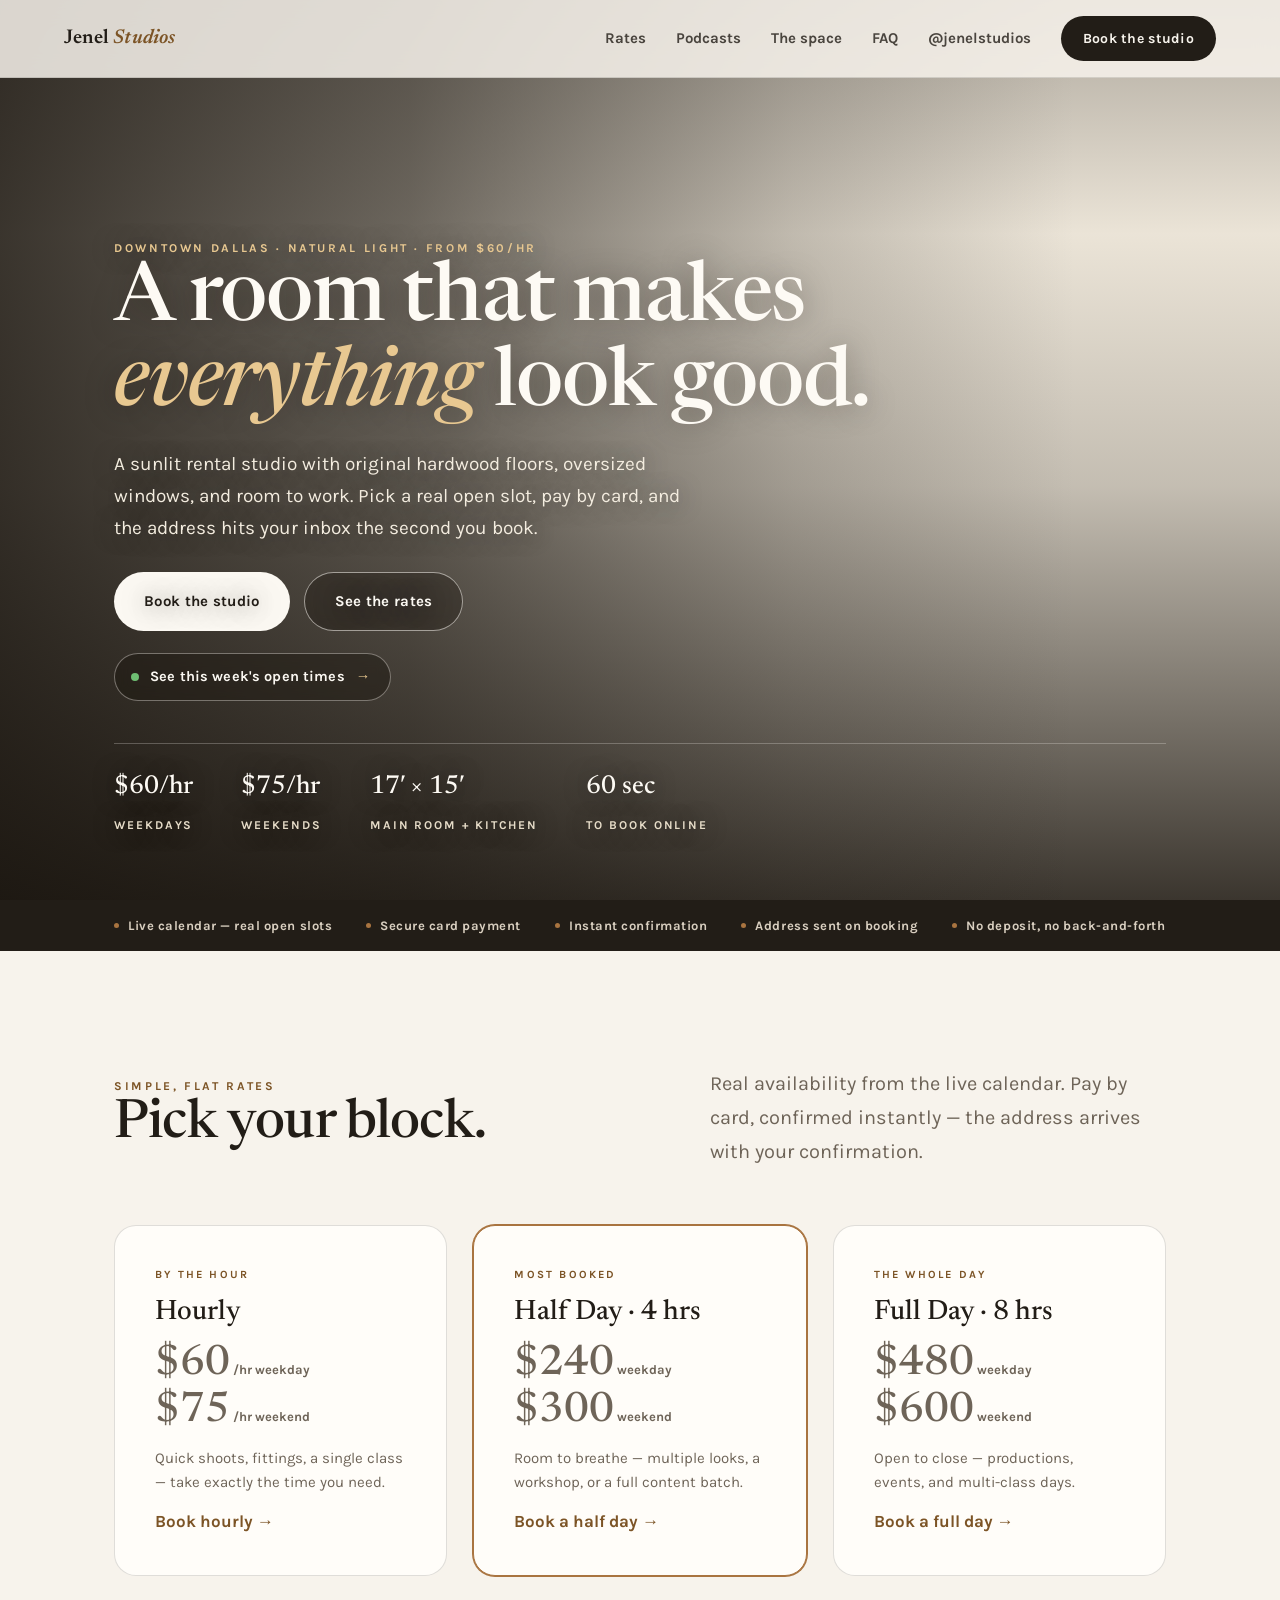
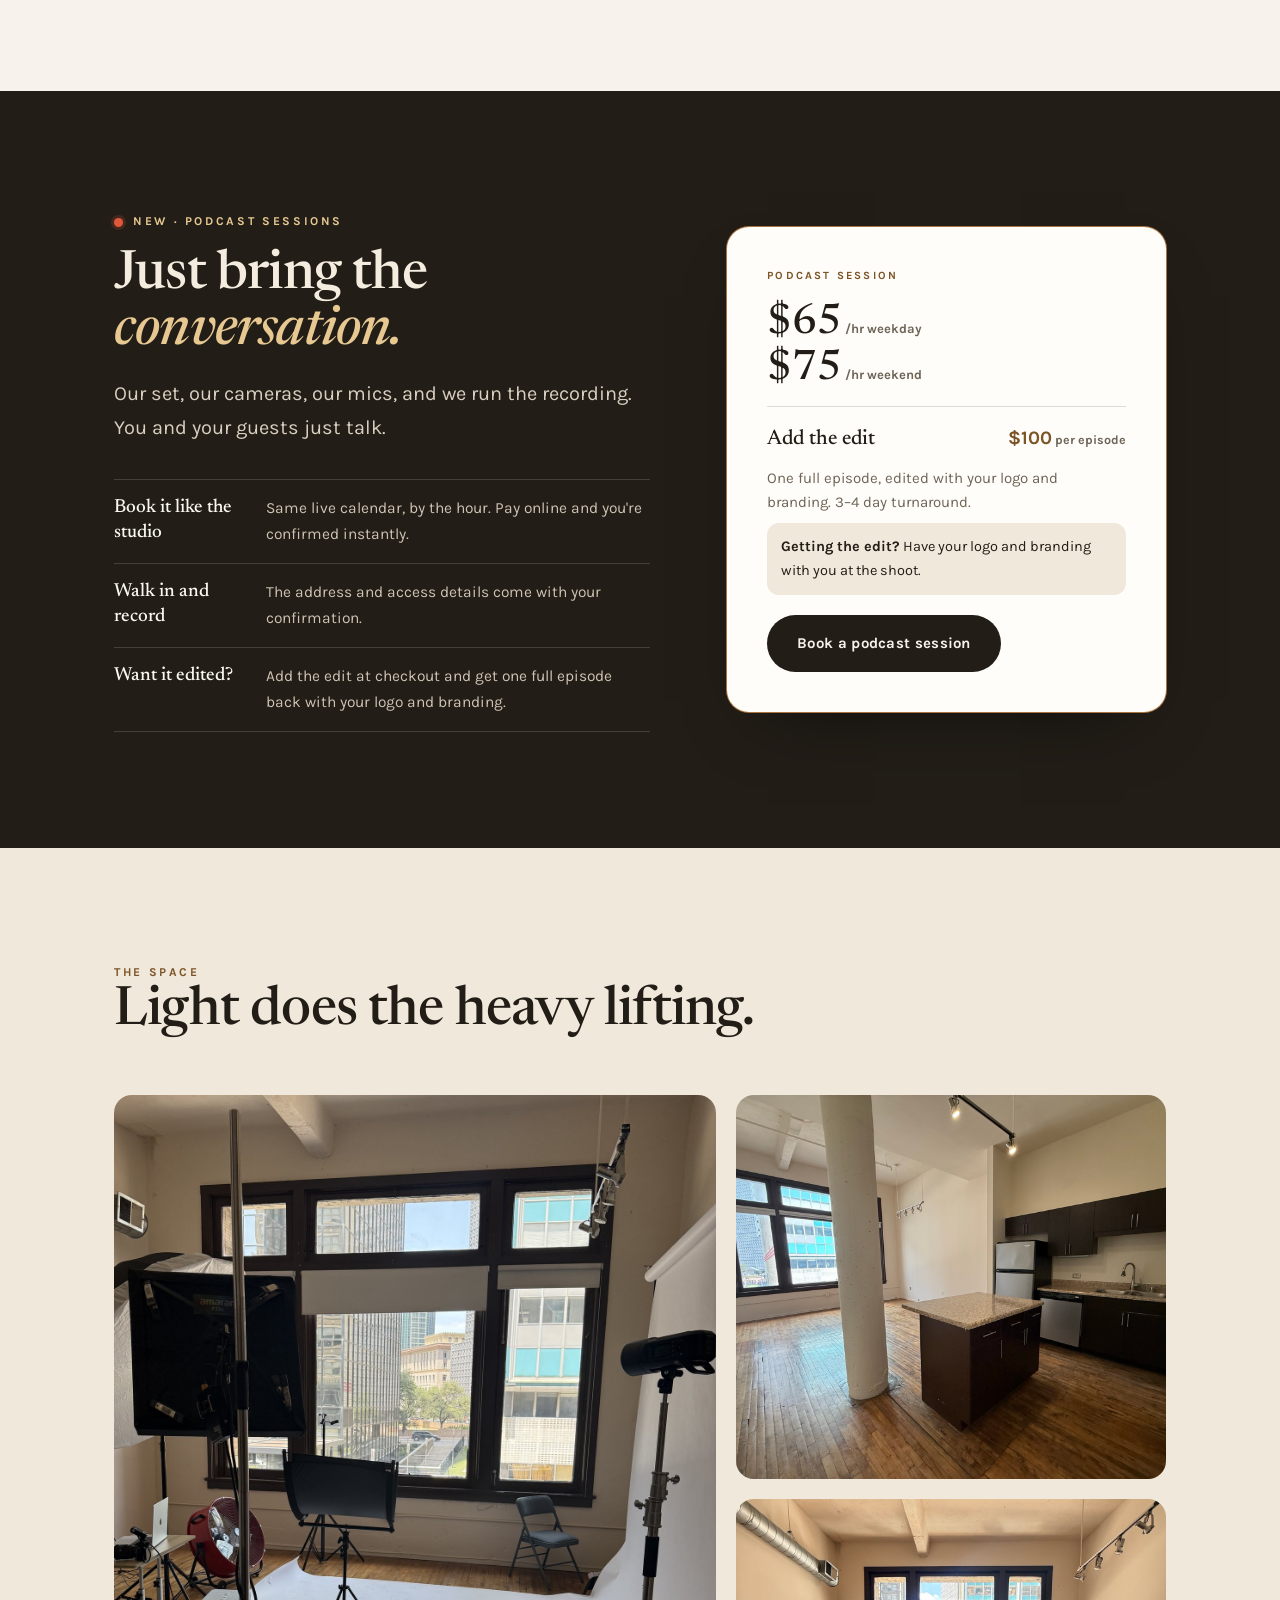
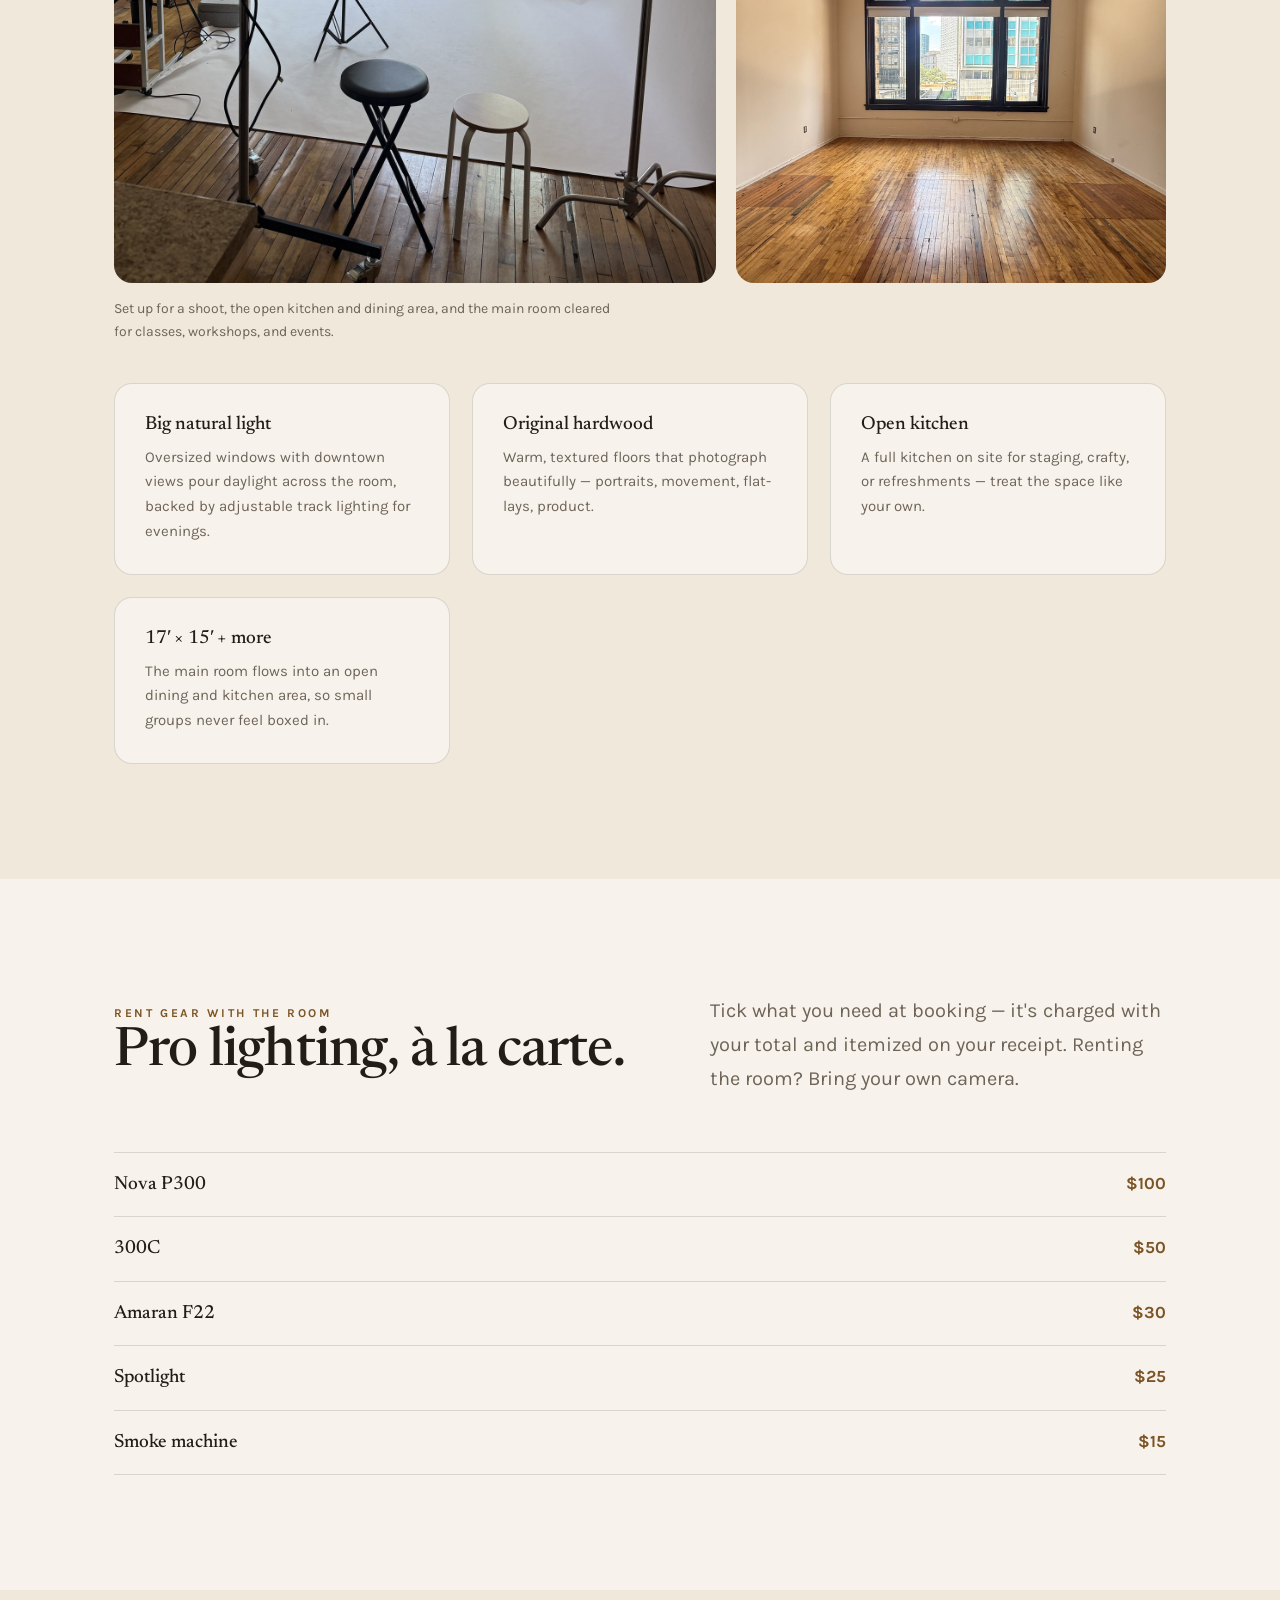
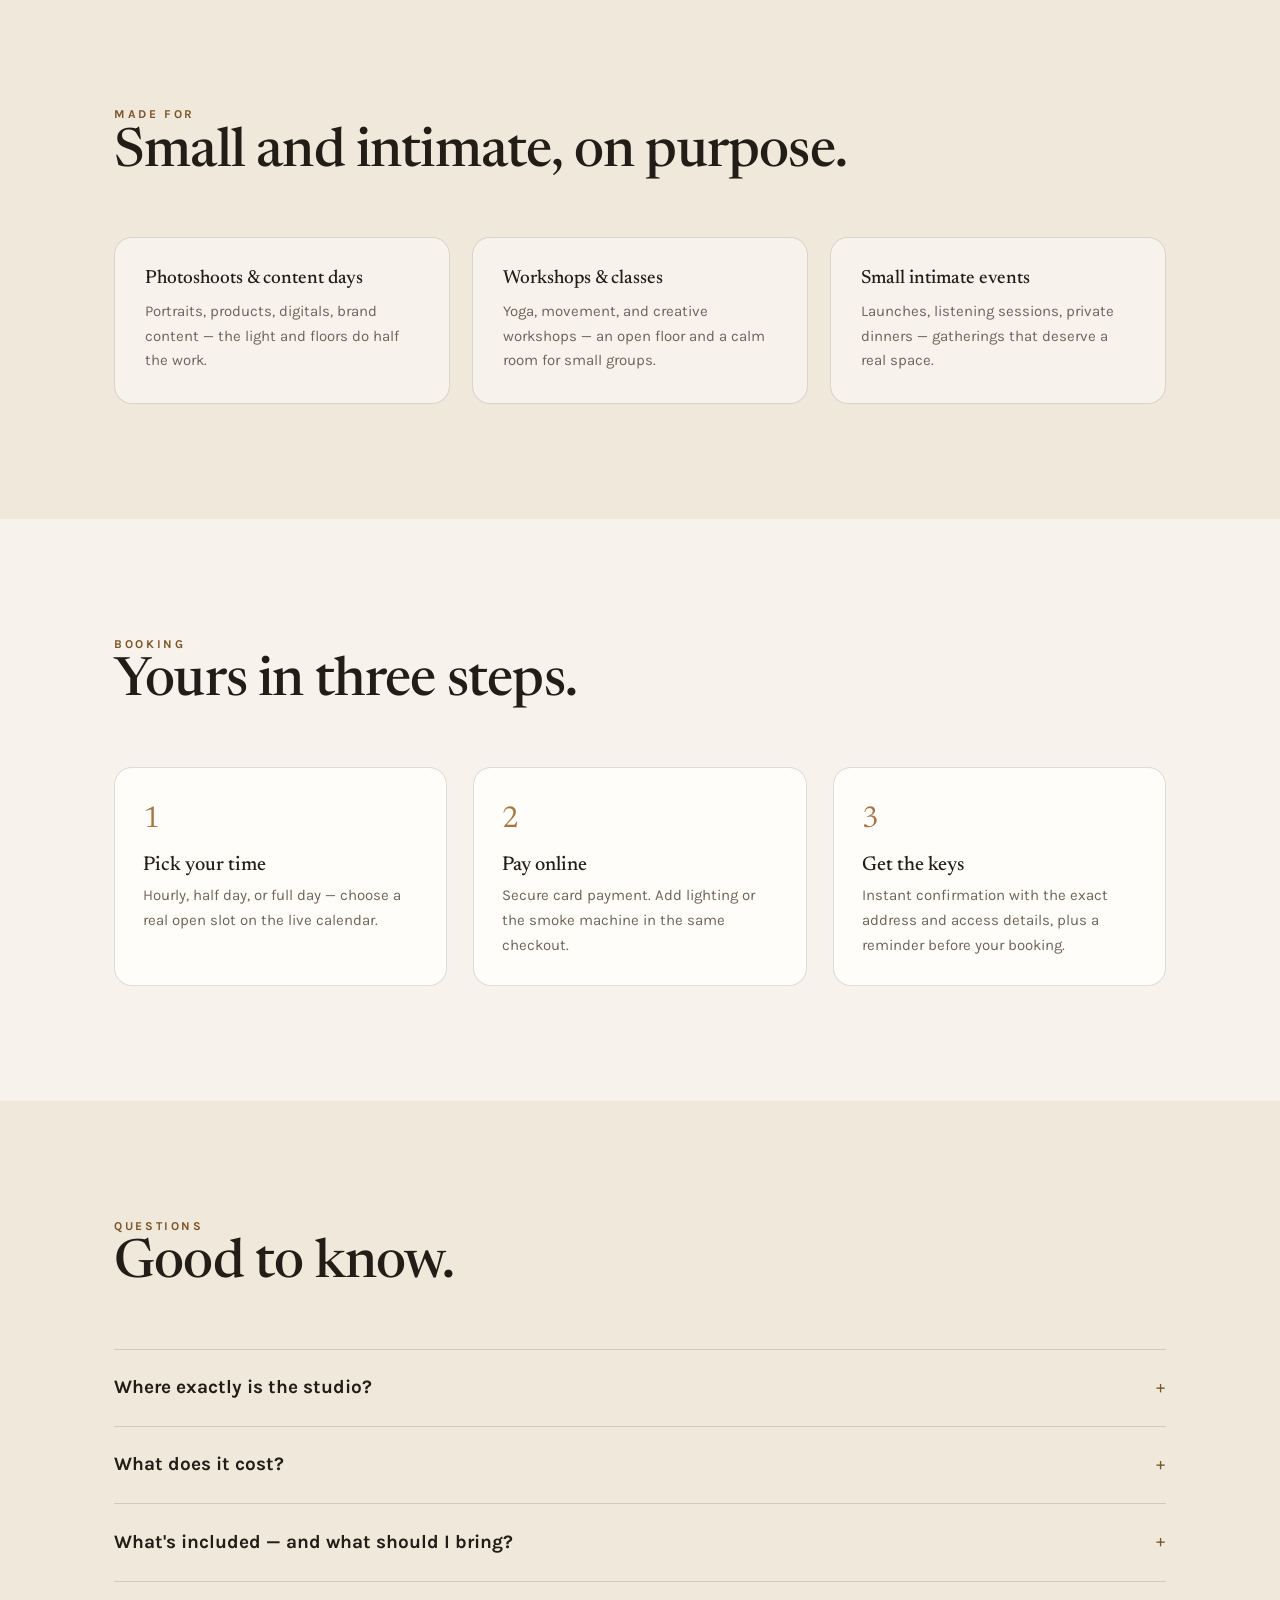
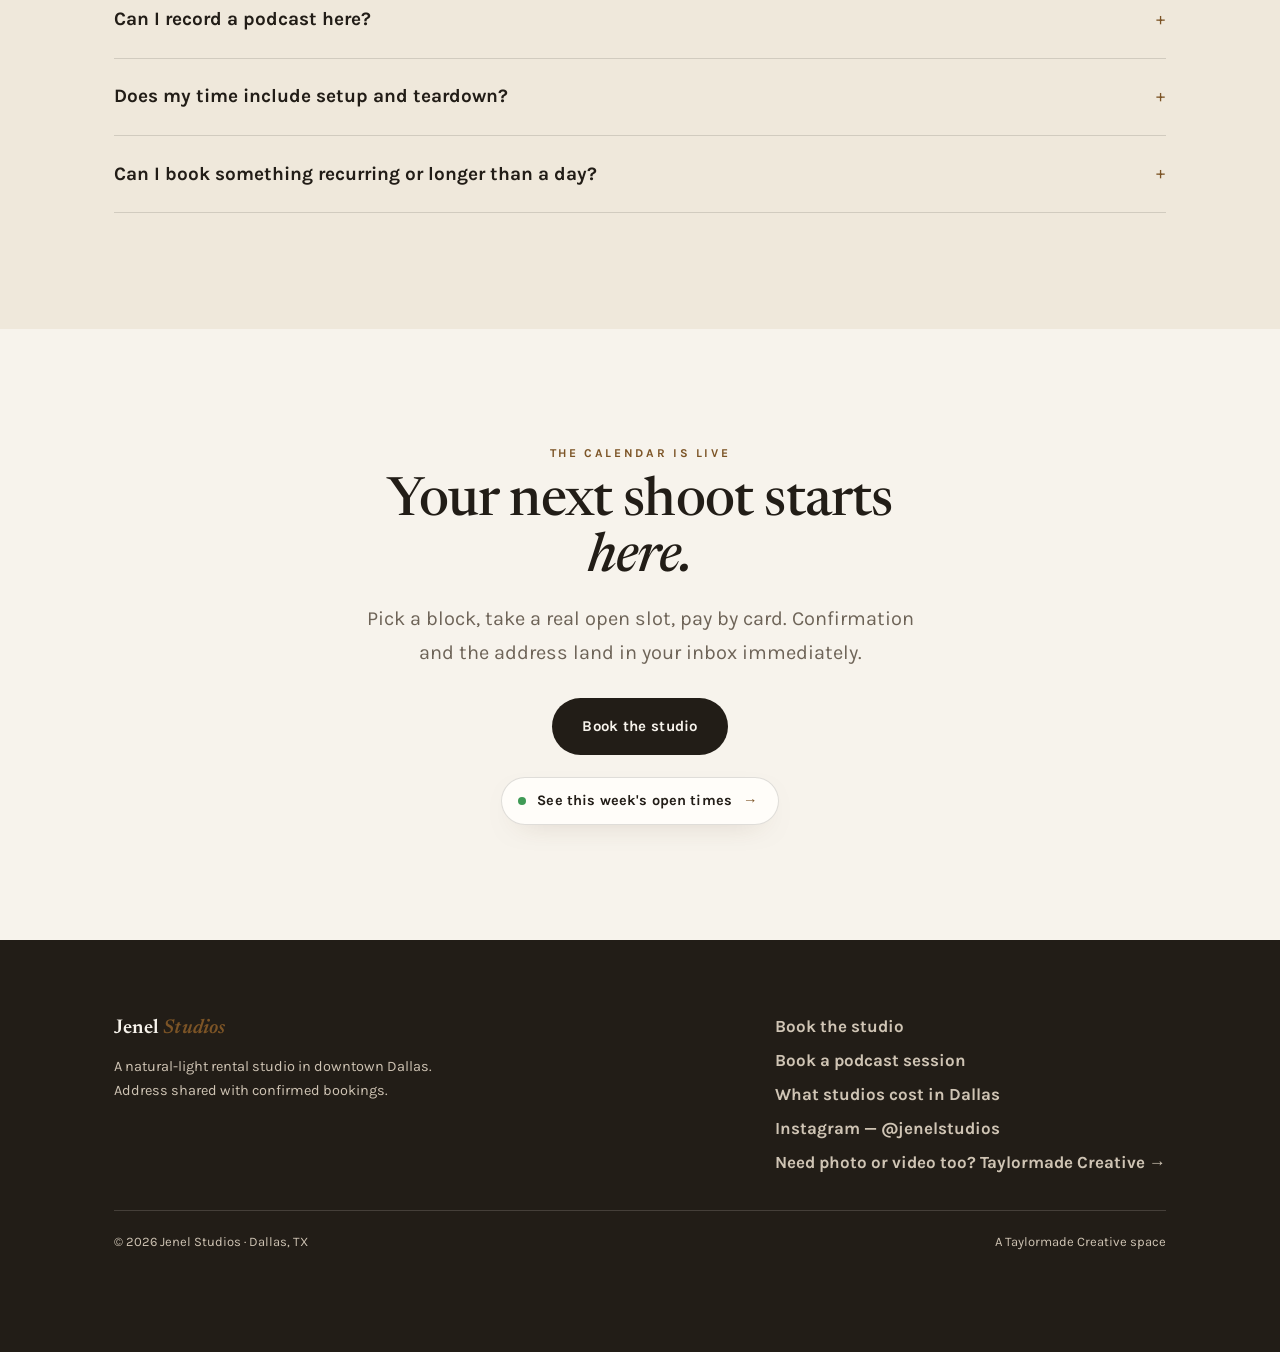
==== index.html @ eb48d8e5 "Podcast sessions: $65/hr weekday, $75/hr weekend, + $100 episode edit - Homepage: new podcast sectio" ====
<!DOCTYPE html>
<html lang="en">
<head>
  <meta charset="UTF-8">
  <meta name="viewport" content="width=device-width, initial-scale=1.0">
  <title>Jenel Studios — Natural-Light Studio Rental in Downtown Dallas, from $60/hr</title>
  <meta name="description" content="Jenel Studios is a natural-light rental studio in downtown Dallas — hardwood floors, big windows, kitchen access. Book by the hour, half day, or full day and pay online. Perfect for photoshoots, content days, podcasts, workshops, and yoga classes.">
  <link rel="canonical" href="https://studio.taylormadecreative.net/">
  <link rel="icon" href="data:image/svg+xml,%3Csvg xmlns='http://www.w3.org/2000/svg' viewBox='0 0 32 32'%3E%3Crect width='32' height='32' rx='7' fill='%23221d17'/%3E%3Ctext x='16' y='22' font-family='Georgia' font-size='17' font-style='italic' fill='%23e8c891' text-anchor='middle'%3EJ%3C/text%3E%3C/svg%3E">
  <script>document.documentElement.classList.add("js");</script>

  <meta property="og:type" content="website">
  <meta property="og:site_name" content="Jenel Studios">
  <meta property="og:locale" content="en_US">
  <meta property="og:title" content="Jenel Studios — Downtown Dallas Studio Rental, from $60/hr">
  <meta property="og:description" content="Natural light, hardwood floors, big windows. Book by the hour, half day, or full day — pay online, confirmed instantly.">
  <meta property="og:image" content="https://studio.taylormadecreative.net/assets/img/og-jenel-studios.jpg">
  <meta property="og:image:secure_url" content="https://studio.taylormadecreative.net/assets/img/og-jenel-studios.jpg">
  <meta property="og:image:type" content="image/jpeg">
  <meta property="og:image:width" content="1200">
  <meta property="og:image:height" content="630">
  <meta property="og:image:alt" content="Jenel Studios — a downtown Dallas rental studio set up with lights, a white backdrop, and big windows looking onto the skyline. From $60/hr.">
  <meta property="og:url" content="https://studio.taylormadecreative.net/">
  <meta name="twitter:card" content="summary_large_image">
  <meta name="twitter:title" content="Jenel Studios — Downtown Dallas Studio Rental, from $60/hr">
  <meta name="twitter:description" content="Natural light, hardwood floors, big windows. Book by the hour, half day, or full day — pay online, confirmed instantly.">
  <meta name="twitter:image" content="https://studio.taylormadecreative.net/assets/img/og-jenel-studios.jpg">
  <meta name="twitter:image:alt" content="Jenel Studios — a downtown Dallas rental studio set up with lights, a white backdrop, and big windows looking onto the skyline.">

  <link rel="preconnect" href="https://fonts.googleapis.com">
  <link rel="preconnect" href="https://fonts.gstatic.com" crossorigin>
  <link href="https://fonts.googleapis.com/css2?family=Newsreader:ital,opsz,wght@0,6..72,400;0,6..72,500;0,6..72,600;1,6..72,400;1,6..72,500&family=Karla:wght@400;600;700&display=swap" rel="stylesheet">
  <link rel="stylesheet" href="css/jenel.css?v=4">

  <script async src="https://www.googletagmanager.com/gtag/js?id=G-PS0H5W3ZX7"></script>
  <script>
    window.dataLayer = window.dataLayer || [];
    function gtag(){dataLayer.push(arguments);}
    gtag('js', new Date());
    gtag('config', 'G-PS0H5W3ZX7');
  </script>

  <script type="application/ld+json">
  {
    "@context": "https://schema.org",
    "@type": "LocalBusiness",
    "@id": "https://studio.taylormadecreative.net/#jenel",
    "name": "Jenel Studios",
    "description": "Natural-light rental studio in downtown Dallas — hardwood floors, big windows, kitchen access. Bookable by the hour, half day, or full day for photoshoots, content days, workshops, yoga classes, and small intimate events, plus hourly podcast sessions with the set, cameras, and mics provided.",
    "url": "https://studio.taylormadecreative.net/",
    "image": [
      "https://studio.taylormadecreative.net/assets/img/studio-now-wide.jpg",
      "https://studio.taylormadecreative.net/assets/img/studio-now.jpg",
      "https://studio.taylormadecreative.net/assets/img/studio-2.jpg"
    ],
    "areaServed": { "@type": "Place", "name": "Dallas, TX" },
    "priceRange": "$60–$600",
    "sameAs": ["https://www.instagram.com/jenelstudios/"],
    "parentOrganization": { "@type": "Organization", "name": "Taylormade Creative", "url": "https://www.taylormadecreative.net/" },
    "makesOffer": [
      { "@type": "Offer", "name": "Hourly (weekday)", "price": "60", "priceCurrency": "USD" },
      { "@type": "Offer", "name": "Hourly (weekend)", "price": "75", "priceCurrency": "USD" },
      { "@type": "Offer", "name": "Half day — 4 hours (weekday)", "price": "240", "priceCurrency": "USD" },
      { "@type": "Offer", "name": "Full day — 8 hours (weekday)", "price": "480", "priceCurrency": "USD" },
      { "@type": "Offer", "name": "Podcast session — hourly (weekday)", "price": "65", "priceCurrency": "USD" },
      { "@type": "Offer", "name": "Podcast session — hourly (weekend)", "price": "75", "priceCurrency": "USD" },
      { "@type": "Offer", "name": "Podcast episode edit — one full episode with your logo and branding, 3–4 day turnaround", "price": "100", "priceCurrency": "USD" }
    ]
  }
  </script>
  <script type="application/ld+json">
  {
    "@context": "https://schema.org",
    "@type": "FAQPage",
    "mainEntity": [
      { "@type": "Question", "name": "How much does it cost to rent Jenel Studios?",
        "acceptedAnswer": { "@type": "Answer", "text": "$60 per hour on weekdays and $75 per hour on weekends. Half days (4 hours) are $240 weekday / $300 weekend; full days (8 hours) are $480 weekday / $600 weekend. Pick a real open slot online and pay by card — confirmed instantly." } },
      { "@type": "Question", "name": "What comes with the studio?",
        "acceptedAnswer": { "@type": "Answer", "text": "A 17 x 15 ft main room flowing into an open dining and kitchen area — natural light from big windows, hardwood floors, and track lighting. Pro lighting rents as add-ons at booking: Nova P300 ($100), 300C ($50), Spotlight ($25), Amaran F22 ($30), smoke machine ($15). Room rentals don't include cameras, so bring your own gear. Podcast sessions include the set, cameras, and mics." } },
      { "@type": "Question", "name": "Can I record a podcast at Jenel Studios?",
        "acceptedAnswer": { "@type": "Answer", "text": "Yes. Podcast sessions are $65 per hour on weekdays and $75 per hour on weekends. The set, cameras, and mics are provided and we run the recording. Add the edit for $100: one full episode, edited with your logo and branding, with a 3–4 day turnaround. Have your logo and branding with you at the shoot." } },
      { "@type": "Question", "name": "What can I use the studio for?",
        "acceptedAnswer": { "@type": "Answer", "text": "Photoshoots, content days, podcasts, workshops, yoga and movement classes, and small intimate events." } },
      { "@type": "Question", "name": "Where is Jenel Studios located?",
        "acceptedAnswer": { "@type": "Answer", "text": "Downtown Dallas, Texas. The exact address and access details arrive automatically with your booking confirmation." } },
      { "@type": "Question", "name": "How does booking work?",
        "acceptedAnswer": { "@type": "Answer", "text": "Pick hourly, half-day, or full-day, choose a real open slot on the live calendar, and pay online. You get an instant confirmation with the address, plus a reminder before your booking." } }
    ]
  }
  </script>
</head>
<body>

  <nav class="nav" aria-label="Main">
    <a class="nav-logo" href="./">Jenel <em>Studios</em></a>
    <div class="nav-links">
      <a href="#rates">Rates</a>
      <a href="#podcast">Podcasts</a>
      <a href="#space">The space</a>
      <a href="#faq">FAQ</a>
      <a href="https://www.instagram.com/jenelstudios/" rel="noopener" target="_blank">@jenelstudios</a>
      <a class="btn btn-ink" href="book/">Book the studio</a>
    </div>
  </nav>

  <!-- hero -->
  <header class="hero">
    <div class="hero-media" aria-hidden="true">
      <picture>
        <source media="(max-width: 767px)" type="image/webp" srcset="assets/img/studio-now-tall.webp">
        <source media="(max-width: 767px)" srcset="assets/img/studio-now-tall.jpg">
        <source type="image/webp" sizes="100vw"
                srcset="assets/img/studio-now-wide-1600.webp 1600w, assets/img/studio-now-wide.webp 2400w">
        <img src="assets/img/studio-now-wide.jpg" alt="" width="2400" height="1500"
             sizes="100vw"
             srcset="assets/img/studio-now-wide-1600.jpg 1600w, assets/img/studio-now-wide.jpg 2400w"
             fetchpriority="high" decoding="async">
      </picture>
      <div class="hero-scrim"></div>
    </div>
    <div class="wrap hero-inner">
      <p class="eyebrow">Downtown Dallas · Natural light · From $60/hr</p>
      <h1 class="display">A room that makes <em>everything</em> look good.</h1>
      <p class="hero-sub">A sunlit rental studio with original hardwood floors, oversized windows, and room to work. Pick a real open slot, pay by card, and the address hits your inbox the second you book.</p>
      <div class="hero-ctas">
        <a class="btn btn-ink" href="book/">Book the studio</a>
        <a class="btn btn-line" href="#rates">See the rates</a>
      </div>
      <a class="avail" href="book/?service=studio-hourly" id="availPill">
        <span class="dot" aria-hidden="true"></span>
        <span class="avail-t" id="availText">See this week's open times</span>
        <span class="avail-go" aria-hidden="true">→</span>
      </a>
      <div class="hero-facts">
        <div><strong>$60/hr</strong><span>weekdays</span></div>
        <div><strong>$75/hr</strong><span>weekends</span></div>
        <div><strong>17′ × 15′</strong><span>main room + kitchen</span></div>
        <div><strong>60 sec</strong><span>to book online</span></div>
      </div>
    </div>
  </header>

  <!-- trust strip -->
  <div class="trust" aria-label="How booking works">
    <div class="wrap trust-row">
      <span>Live calendar — real open slots</span>
      <span>Secure card payment</span>
      <span>Instant confirmation</span>
      <span>Address sent on booking</span>
      <span>No deposit, no back-and-forth</span>
    </div>
  </div>

  <!-- rates -->
  <section class="act" id="rates">
    <div class="wrap">
      <div class="act-head reveal">
        <div>
          <p class="eyebrow">Simple, flat rates</p>
          <h2 class="display">Pick your block.</h2>
        </div>
        <p class="lede" style="max-width:38ch;">Real availability from the live calendar. Pay by card, confirmed instantly — the address arrives with your confirmation.</p>
      </div>
      <div class="rates">
        <a class="rate reveal" href="book/?service=studio-hourly">
          <span class="tag">By the hour</span>
          <h3>Hourly</h3>
          <p class="price">$60<small> /hr weekday</small><br>$75<small> /hr weekend</small></p>
          <p>Quick shoots, fittings, a single class — take exactly the time you need.</p>
          <span class="go">Book hourly →</span>
        </a>
        <a class="rate hot reveal reveal-d1" href="book/?service=studio-half-day">
          <span class="tag">Most booked</span>
          <h3>Half Day · 4 hrs</h3>
          <p class="price">$240<small> weekday</small><br>$300<small> weekend</small></p>
          <p>Room to breathe — multiple looks, a workshop, or a full content batch.</p>
          <span class="go">Book a half day →</span>
        </a>
        <a class="rate reveal reveal-d2" href="book/?service=studio-full-day">
          <span class="tag">The whole day</span>
          <h3>Full Day · 8 hrs</h3>
          <p class="price">$480<small> weekday</small><br>$600<small> weekend</small></p>
          <p>Open to close — productions, events, and multi-class days.</p>
          <span class="go">Book a full day →</span>
        </a>
      </div>
    </div>
  </section>

  <!-- podcast sessions -->
  <section class="act act--ink" id="podcast">
    <div class="wrap pod">
      <div class="pod-copy reveal">
        <p class="eyebrow pod-eyebrow"><span class="rec" aria-hidden="true"></span>New · Podcast sessions</p>
        <h2 class="display">Just bring the <em>conversation.</em></h2>
        <p class="lede">Our set, our cameras, our mics, and we run the recording. You and your guests just talk.</p>
        <ul class="pod-points">
          <li><b>Book it like the studio</b><span>Same live calendar, by the hour. Pay online and you're confirmed instantly.</span></li>
          <li><b>Walk in and record</b><span>The address and access details come with your confirmation.</span></li>
          <li><b>Want it edited?</b><span>Add the edit at checkout and get one full episode back with your logo and branding.</span></li>
        </ul>
      </div>
      <div class="pod-card reveal reveal-d1">
        <span class="tag">Podcast session</span>
        <p class="price">$65<small> /hr weekday</small><br>$75<small> /hr weekend</small></p>
        <div class="pod-edit">
          <div class="pod-edit-row"><b>Add the edit</b><span>$100<small> per episode</small></span></div>
          <p>One full episode, edited with your logo and branding. 3–4 day turnaround.</p>
          <p class="pod-req"><strong>Getting the edit?</strong> Have your logo and branding with you at the shoot.</p>
        </div>
        <a class="btn btn-ink" href="book/?service=studio-podcast">Book a podcast session</a>
      </div>
    </div>
  </section>

  <!-- gallery -->
  <section class="act act--linen" id="space">
    <div class="wrap">
      <div class="act-head reveal">
        <div>
          <p class="eyebrow">The space</p>
          <h2 class="display">Light does the heavy lifting.</h2>
        </div>
      </div>
      <div class="gallery reveal">
        <img src="assets/img/studio-now.jpg" width="1400" height="2100" loading="lazy" decoding="async"
             alt="The studio mid-shoot — a white backdrop swept across the hardwood, lights and stands set up, and downtown Dallas through the windows">
        <img src="assets/img/studio-1.jpg" loading="lazy" decoding="async"
             alt="The open kitchen and dining area — granite island, full cabinets, sink and fridge, with windows onto downtown">
        <img src="assets/img/studio-2.jpg" loading="lazy" decoding="async"
             alt="The same main room cleared out — bare hardwood floors, big windows, and track lighting">
      </div>
      <p class="gal-note">Set up for a shoot, the open kitchen and dining area, and the main room cleared for classes, workshops, and events.</p>
      <div class="amen" style="margin-top: clamp(24px, 3.5vw, 40px);">
        <div class="amen-card reveal"><h3>Big natural light</h3><p>Oversized windows with downtown views pour daylight across the room, backed by adjustable track lighting for evenings.</p></div>
        <div class="amen-card reveal reveal-d1"><h3>Original hardwood</h3><p>Warm, textured floors that photograph beautifully — portraits, movement, flat-lays, product.</p></div>
        <div class="amen-card reveal reveal-d2"><h3>Open kitchen</h3><p>A full kitchen on site for staging, crafty, or refreshments — treat the space like your own.</p></div>
        <div class="amen-card reveal"><h3>17′ × 15′ + more</h3><p>The main room flows into an open dining and kitchen area, so small groups never feel boxed in.</p></div>
      </div>
    </div>
  </section>

  <!-- gear -->
  <section class="act" id="gear">
    <div class="wrap">
      <div class="act-head reveal">
        <div>
          <p class="eyebrow">Rent gear with the room</p>
          <h2 class="display">Pro lighting, à la carte.</h2>
        </div>
        <p class="lede" style="max-width:38ch;">Tick what you need at booking — it's charged with your total and itemized on your receipt. Renting the room? Bring your own camera.</p>
      </div>
      <div class="gear reveal">
        <div class="gear-row"><b>Nova P300</b><span>$100</span></div>
        <div class="gear-row"><b>300C</b><span>$50</span></div>
        <div class="gear-row"><b>Amaran F22</b><span>$30</span></div>
        <div class="gear-row"><b>Spotlight</b><span>$25</span></div>
        <div class="gear-row"><b>Smoke machine</b><span>$15</span></div>
      </div>
    </div>
  </section>

  <!-- good for -->
  <section class="act act--linen" id="uses">
    <div class="wrap">
      <div class="act-head reveal">
        <div>
          <p class="eyebrow">Made for</p>
          <h2 class="display">Small and intimate, on purpose.</h2>
        </div>
      </div>
      <div class="amen">
        <div class="amen-card reveal"><h3>Photoshoots &amp; content days</h3><p>Portraits, products, digitals, brand content — the light and floors do half the work.</p></div>
        <div class="amen-card reveal reveal-d1"><h3>Workshops &amp; classes</h3><p>Yoga, movement, and creative workshops — an open floor and a calm room for small groups.</p></div>
        <div class="amen-card reveal reveal-d2"><h3>Small intimate events</h3><p>Launches, listening sessions, private dinners — gatherings that deserve a real space.</p></div>
      </div>
    </div>
  </section>

  <!-- how it works -->
  <section class="act" id="how">
    <div class="wrap">
      <div class="act-head reveal">
        <div>
          <p class="eyebrow">Booking</p>
          <h2 class="display">Yours in three steps.</h2>
        </div>
      </div>
      <div class="steps">
        <div class="step reveal"><h3>Pick your time</h3><p>Hourly, half day, or full day — choose a real open slot on the live calendar.</p></div>
        <div class="step reveal reveal-d1"><h3>Pay online</h3><p>Secure card payment. Add lighting or the smoke machine in the same checkout.</p></div>
        <div class="step reveal reveal-d2"><h3>Get the keys</h3><p>Instant confirmation with the exact address and access details, plus a reminder before your booking.</p></div>
      </div>
    </div>
  </section>

  <!-- faq -->
  <section class="act act--linen" id="faq">
    <div class="wrap">
      <div class="act-head reveal">
        <div>
          <p class="eyebrow">Questions</p>
          <h2 class="display">Good to know.</h2>
        </div>
      </div>
      <div class="faq reveal">
        <details>
          <summary>Where exactly is the studio?</summary>
          <p class="a">Downtown Dallas. The exact address and access details arrive automatically the moment your booking is confirmed.</p>
        </details>
        <details>
          <summary>What does it cost?</summary>
          <p class="a">$60/hr on weekdays, $75/hr on weekends. Half days (4 hours) are $240 weekday / $300 weekend; full days (8 hours) are $480 weekday / $600 weekend. Paid by card at booking — no deposits, no back-and-forth. Here's <a href="studio-rental-cost/" style="text-decoration:underline;">how that compares with other Dallas studios</a>.</p>
        </details>
        <details>
          <summary>What's included — and what should I bring?</summary>
          <p class="a">The room: natural light, hardwood floors, track lighting, and kitchen access. Pro lighting rents as add-ons at checkout — Nova P300 ($100), 300C ($50), Amaran F22 ($30), Spotlight ($25), smoke machine ($15). Room rentals don't include cameras, so bring your own gear. (<a href="#podcast" style="text-decoration:underline;">Podcast sessions</a> include the set, cameras, and mics.)</p>
        </details>
        <details>
          <summary>Can I record a podcast here?</summary>
          <p class="a">Yes. Podcast sessions are $65/hr on weekdays and $75/hr on weekends. The set, cameras, and mics are ours and we run the recording. Add the edit for $100: one full episode, edited with your logo and branding, with a 3–4 day turnaround. Getting the edit? Have your logo and branding with you at the shoot. <a href="book/?service=studio-podcast" style="text-decoration:underline;">Book a podcast session</a>.</p>
        </details>
        <details>
          <summary>Does my time include setup and teardown?</summary>
          <p class="a">Yes — your block covers load-in through load-out, and the space should be reset how you found it. Book the buffer you need.</p>
        </details>
        <details>
          <summary>Can I book something recurring or longer than a day?</summary>
          <p class="a">Yes — reach out on Instagram <a href="https://www.instagram.com/jenelstudios/" style="text-decoration:underline;">@jenelstudios</a> or send an inquiry through <a href="https://www.taylormadecreative.net/book/#project" style="text-decoration:underline;">Taylormade Creative</a> and we'll set it up personally.</p>
        </details>
      </div>
    </div>
  </section>

  <!-- final CTA -->
  <section class="act" id="cta">
    <div class="wrap" style="text-align:center;">
      <p class="eyebrow reveal">The calendar is live</p>
      <h2 class="display reveal" style="margin: 10px auto 16px; max-width: 16ch;">Your next shoot starts <em>here.</em></h2>
      <p class="lede reveal" style="margin: 0 auto 26px; max-width: 46ch;">Pick a block, take a real open slot, pay by card. Confirmation and the address land in your inbox immediately.</p>
      <div class="hero-ctas reveal reveal-d1" style="justify-content:center;">
        <a class="btn btn-ink" href="book/">Book the studio</a>
      </div>
      <a class="avail avail--light reveal reveal-d2" href="book/?service=studio-hourly" id="availPill2" style="margin-top:22px;">
        <span class="dot" aria-hidden="true"></span>
        <span class="avail-t">See this week's open times</span>
        <span class="avail-go" aria-hidden="true">→</span>
      </a>
    </div>
  </section>

  <footer class="footer">
    <div class="wrap">
      <div class="footer-grid">
        <div>
          <a class="nav-logo" href="./">Jenel <em>Studios</em></a>
          <p style="margin-top:10px; font-size:14.5px; max-width:36ch;">A natural-light rental studio in downtown Dallas. Address shared with confirmed bookings.</p>
        </div>
        <div style="display:grid; gap:6px; font-weight:700;">
          <a href="book/">Book the studio</a>
          <a href="book/?service=studio-podcast">Book a podcast session</a>
          <a href="studio-rental-cost/">What studios cost in Dallas</a>
          <a href="https://www.instagram.com/jenelstudios/" rel="noopener" target="_blank">Instagram — @jenelstudios</a>
          <a href="https://www.taylormadecreative.net/">Need photo or video too? Taylormade Creative →</a>
        </div>
      </div>
      <div class="footer-bottom">
        <span>© <span id="year">2026</span> Jenel Studios · Dallas, TX</span>
        <span>A Taylormade Creative space</span>
      </div>
    </div>
  </footer>

  <!-- mobile sticky book bar -->
  <div class="bookbar" role="complementary">
    <div><b>From $60/hr</b><small id="bookbarNote">Live calendar · pay online</small></div>
    <a class="btn" href="book/">Book now</a>
  </div>

  <script src="js/config.js" defer></script>
  <script src="js/home.js" defer></script>
</body>
</html>
---- css/jenel.css ----
/* ============================================================
   JENEL STUDIOS — design system
   Palette pulled from the room itself: cream walls, espresso
   window frames, honey hardwood, daylight.
   Voices: Fraunces (display serif) · Karla (body)
   ============================================================ */

:root {
  --cream: #f7f3ec;
  --linen: #efe8db;
  --ink: #221d17;
  --ink-soft: #6e6458;
  --honey: #a97440;
  --honey-deep: #7c5426;
  --line: rgba(34, 29, 23, .14);
  --font-d: "Newsreader", serif;
  --font-b: "Karla", sans-serif;
  /* aliases used by the shared booking engine's inline styles (light-theme values) */
  --paper: #221d17;
  --smoke: #6e6458;
  --line-d: rgba(34, 29, 23, .14);
  --gold: #7c5426;
  --pad: clamp(20px, 5vw, 72px);
  --max: 1180px;
}

*, *::before, *::after { box-sizing: border-box; margin: 0; padding: 0; }
html, body { overflow-x: clip; }
html { scroll-behavior: smooth; }
body {
  background: var(--cream); color: var(--ink);
  font-family: var(--font-b); font-size: 17px; line-height: 1.65;
  -webkit-font-smoothing: antialiased;
}
img, video { max-width: 100%; display: block; }
a { color: inherit; text-decoration: none; }
button { font: inherit; color: inherit; background: none; border: 0; cursor: pointer; }
::selection { background: var(--honey); color: #fff; }
:focus-visible { outline: 2px solid var(--honey-deep); outline-offset: 3px; border-radius: 2px; }

.wrap { max-width: var(--max); margin: 0 auto; padding-left: var(--pad); padding-right: var(--pad); }
section { position: relative; }
.act { padding: clamp(64px, 9vw, 120px) 0; }
.act--linen { background: var(--linen); }

.display {
  font-family: var(--font-d); font-weight: 500; line-height: 1.04;
  letter-spacing: -.015em;
}
h1.display { font-size: clamp(40px, 7.2vw, 82px); }
h2.display { font-size: clamp(30px, 4.6vw, 54px); }
h3 { font-family: var(--font-d); font-weight: 500; font-size: clamp(20px, 2.4vw, 26px); line-height: 1.2; }
.lede { font-size: clamp(17px, 1.6vw, 20px); line-height: 1.7; color: var(--ink-soft); max-width: 60ch; }
.eyebrow {
  font-family: var(--font-b); font-weight: 700; font-size: 12px;
  letter-spacing: .22em; text-transform: uppercase; color: var(--honey-deep);
}
.act-head { display: flex; align-items: baseline; justify-content: space-between; gap: 22px; flex-wrap: wrap; margin-bottom: clamp(30px, 4.5vw, 56px); }
/* aliases so the shared booking engine renders on-brand */
.slate { font-weight: 700; font-size: 12px; letter-spacing: .2em; text-transform: uppercase; color: var(--honey-deep); }
.gold { color: var(--honey-deep); }
.btn-gold { background: var(--ink); color: var(--cream); }
.btn-gold:hover { background: var(--honey-deep); transform: translateY(-2px); }
.btn-ghost { border: 1.5px solid var(--line); color: var(--ink); }
.btn-ghost:hover { border-color: var(--honey-deep); color: var(--honey-deep); transform: translateY(-2px); }

/* ---------- buttons ---------- */
.btn {
  display: inline-flex; align-items: center; justify-content: center; gap: 10px;
  font-weight: 700; font-size: 15px; letter-spacing: .02em;
  padding: 16px 30px; border-radius: 999px;
  transition: transform .22s cubic-bezier(.2,.9,.3,1.3), background .2s, color .2s, border-color .2s;
}
.btn-ink { background: var(--ink); color: var(--cream); }
.btn-ink:hover { background: var(--honey-deep); transform: translateY(-2px); }
.btn-line { border: 1.5px solid var(--line); color: var(--ink); }
.btn-line:hover { border-color: var(--honey-deep); color: var(--honey-deep); transform: translateY(-2px); }

/* ---------- nav ---------- */
.nav {
  position: fixed; inset: 0 0 auto 0; z-index: 80;
  display: flex; align-items: center; justify-content: space-between;
  padding: 16px var(--pad);
  background: color-mix(in srgb, var(--cream) 86%, transparent);
  backdrop-filter: blur(12px); -webkit-backdrop-filter: blur(12px);
  border-bottom: 1px solid var(--line);
}
.nav-logo { font-family: var(--font-d); font-weight: 600; font-size: 20px; letter-spacing: .01em; }
.nav-logo em { font-style: italic; color: var(--honey-deep); }
.nav-links { display: flex; align-items: center; gap: clamp(14px, 2.6vw, 30px); }
.nav-links a:not(.btn) { font-weight: 700; font-size: 15px; opacity: .8; }
.nav-links a:not(.btn):hover { opacity: 1; color: var(--honey-deep); }
.nav-links .btn { padding: 11px 22px; font-size: 14px; }
@media (max-width: 680px) { .nav-links a:not(.btn) { display: none; } }

/* ---------- hero ---------- */
/* padding-top clears the fixed nav. With min-height + flex-end the hero still
   bottom-aligns on tall screens, but grows instead of hiding the eyebrow and
   first headline line behind the nav on short ones. */
.hero { min-height: 100svh; display: flex; flex-direction: column; justify-content: flex-end; position: relative; overflow: clip; padding-top: clamp(88px, 11vh, 108px); padding-bottom: clamp(40px, 7vh, 84px); }
.hero-media { position: absolute; inset: 0; z-index: 0; background: var(--linen); }
.hero-media picture { display: block; position: absolute; inset: 0; }
.hero-media img { width: 100%; height: 100%; object-fit: cover; object-position: center 42%; }
@media (max-width: 767px) { .hero-media img { object-position: center 46%; } }
/* Dual scrim: horizontal keeps the headline legible on the left, vertical
   anchors the CTAs/facts at the bottom. Tuned for the working-studio photo —
   it falls off fast past 60% so the windows and white sweep still read bright.
   If the hero photo changes, keep both gradients and the .hero-inner shadow. */
.hero-scrim { position: absolute; inset: 0;
  background:
    linear-gradient(90deg, rgba(24,19,13,.84) 0%, rgba(24,19,13,.60) 32%, rgba(24,19,13,.20) 62%, rgba(24,19,13,0) 84%),
    linear-gradient(180deg, rgba(24,19,13,.30) 0%, rgba(24,19,13,.02) 26%, rgba(24,19,13,.20) 54%, rgba(24,19,13,.84) 100%);
}
.hero-inner { position: relative; z-index: 2; width: 100%; color: #fdfaf4; text-shadow: 0 1px 22px rgba(20,15,9,.5); }
.hero .eyebrow { color: #e8c891; }
.hero h1 { max-width: 15ch; text-shadow: 0 2px 30px rgba(20,15,9,.35); }
.hero h1 em { font-style: italic; color: #e8c891; }
.hero-sub { margin-top: 18px; max-width: 52ch; color: #f3ecdf; font-size: clamp(16px, 1.6vw, 19px); line-height: 1.7; }
.hero-ctas { display: flex; gap: 14px; flex-wrap: wrap; margin-top: 28px; }
.hero .btn-ink { background: #fbf8f2; color: var(--ink); }
.hero .btn-ink:hover { background: var(--honey); color: #fff; }
.hero .btn-line {
  border-color: rgba(251,248,242,.55); color: #fbf8f2;
  background: rgba(24,19,13,.34);
  -webkit-backdrop-filter: blur(7px); backdrop-filter: blur(7px);
}
.hero .btn-line:hover { border-color: #e8c891; color: #e8c891; background: rgba(24,19,13,.54); }
/* live availability pill */
.avail {
  display: inline-flex; align-items: center; gap: 11px;
  margin-top: 22px; padding: 11px 20px 11px 16px;
  border: 1px solid rgba(251,248,242,.38); border-radius: 999px;
  background: rgba(24,19,13,.42); -webkit-backdrop-filter: blur(7px); backdrop-filter: blur(7px);
  font-weight: 700; font-size: 14.5px; color: #fbf8f2; letter-spacing: .01em;
  text-shadow: none; max-width: 100%;
  transition: border-color .2s, background .2s, transform .22s cubic-bezier(.2,.9,.3,1.3);
}
.avail:hover { border-color: #e8c891; background: rgba(24,19,13,.62); transform: translateY(-2px); }
.avail .dot {
  width: 8px; height: 8px; border-radius: 50%; background: #6fbf73; flex-shrink: 0;
  box-shadow: 0 0 0 0 rgba(111,191,115,.6); animation: availPulse 2.4s ease-out infinite;
}
.avail .avail-t { min-width: 0; }
.avail .avail-go { color: #e8c891; flex-shrink: 0; }
@keyframes availPulse {
  0%   { box-shadow: 0 0 0 0 rgba(111,191,115,.55); }
  70%  { box-shadow: 0 0 0 7px rgba(111,191,115,0); }
  100% { box-shadow: 0 0 0 0 rgba(111,191,115,0); }
}
/* light-background variant (final CTA section) */
.avail--light {
  background: #fffdf9; border-color: var(--line); color: var(--ink);
  box-shadow: 0 10px 30px -20px rgba(84,58,28,.5);
}
.avail--light:hover { background: #fffdf9; border-color: var(--honey); }
.avail--light .avail-go { color: var(--honey-deep); }
.avail--light .dot { background: #3f9a55; }

.hero-facts { display: flex; gap: clamp(20px, 4vw, 48px); flex-wrap: wrap; margin-top: clamp(28px, 4vw, 42px); padding-top: 22px; border-top: 1px solid rgba(251,248,242,.25); }
.hero-facts strong { font-family: var(--font-d); font-size: clamp(19px, 2.4vw, 26px); font-weight: 500; display: block; }
.hero-facts span { font-size: 12px; letter-spacing: .16em; text-transform: uppercase; font-weight: 700; color: #e6dcc8; }

/* The sticky book bar exists below 900px — keep the hero's last row above it.
   Must match the .bookbar breakpoint, not the phone breakpoint. */
@media (max-width: 899px) { .hero { padding-bottom: 104px; } }

/* ---------- hero: phones ----------
   The hero bottom-aligns its content, so on a short viewport any overflow is
   clipped off the TOP (the eyebrow). Everything here buys vertical room. */
@media (max-width: 767px) {
  /* text runs full width on phones — a side gradient just dims the room */
  .hero-scrim {
    background: linear-gradient(180deg,
      rgba(24,19,13,.74) 0%, rgba(24,19,13,.50) 30%,
      rgba(24,19,13,.56) 56%, rgba(24,19,13,.92) 100%);
  }
  .hero h1 { font-size: clamp(33px, 9vw, 46px); max-width: 20ch; }
  .hero-sub { margin-top: 14px; font-size: 15.5px; line-height: 1.6; }
  .hero-ctas { margin-top: 22px; gap: 10px; }
  .hero .btn { padding: 14px 20px; font-size: 14px; }
  .avail { margin-top: 16px; padding: 10px 15px 10px 13px; font-size: 13.5px; gap: 9px; }
  .hero-facts {
    display: grid; grid-template-columns: 1fr 1fr;
    gap: 14px 18px; margin-top: 22px; padding-top: 18px;
  }
  .hero-facts strong { font-size: 19px; }
  .hero-facts span { font-size: 10.5px; letter-spacing: .12em; }
}

/* ---------- trust strip ---------- */
.trust { background: var(--ink); color: #d9cfc0; }
.trust-row {
  display: flex; flex-wrap: wrap; align-items: center;
  gap: 10px clamp(16px, 3vw, 34px);
  padding-top: 15px; padding-bottom: 15px;
  font-size: 13px; font-weight: 700; letter-spacing: .04em;
}
.trust-row span { display: flex; align-items: center; gap: 9px; }
.trust-row span::before {
  content: ""; width: 5px; height: 5px; border-radius: 50%;
  background: var(--honey); flex-shrink: 0;
}
@media (max-width: 620px) {
  .trust-row { gap: 8px 18px; font-size: 12.5px; }
}

/* ---------- rates ---------- */
.rates { display: grid; grid-template-columns: repeat(auto-fit, minmax(min(300px, 100%), 1fr)); gap: clamp(16px, 2.4vw, 26px); }
.rate {
  background: #fffdf9; border: 1px solid var(--line); border-radius: 22px;
  padding: clamp(26px, 3.4vw, 40px);
  display: flex; flex-direction: column; gap: 12px;
  transition: transform .22s ease, border-color .22s ease, box-shadow .22s ease;
}
a.rate:hover { transform: translateY(-4px); border-color: var(--honey); box-shadow: 0 18px 44px -22px rgba(84,58,28,.35); }
.rate.hot { border-color: var(--honey); box-shadow: 0 0 0 1px var(--honey); position: relative; }
.rate .tag { font-size: 11px; font-weight: 700; letter-spacing: .2em; text-transform: uppercase; color: var(--honey-deep); }
.rate h3 { font-size: clamp(22px, 2.6vw, 28px); }
.rate .price { font-family: var(--font-d); font-weight: 500; font-size: clamp(30px, 3.6vw, 42px); line-height: 1.1; }
.rate .price small { font-family: var(--font-b); font-weight: 700; font-size: 13px; color: var(--ink-soft); }
.rate p { color: var(--ink-soft); font-size: 15px; }
.rate .go { margin-top: auto; font-weight: 700; color: var(--honey-deep); }

/* ---------- podcast sessions (espresso band) ---------- */
.act--ink { background: var(--ink); color: #f3ecdf; }
.act--ink .display em { font-style: italic; color: #e8c891; }
.act--ink .lede { color: #d9cfc0; }
.pod { display: grid; grid-template-columns: minmax(0, 1.1fr) minmax(0, .9fr); gap: clamp(32px, 6vw, 88px); align-items: center; }
@media (max-width: 860px) { .pod { grid-template-columns: 1fr; } }
.pod-copy h2 { margin: 12px 0 18px; max-width: 14ch; }
.pod-eyebrow { color: #e8c891; display: inline-flex; align-items: center; gap: 10px; }
/* static "rec" light — nothing here is live, so it doesn't pulse (the availability dot does) */
.rec { width: 9px; height: 9px; border-radius: 50%; background: #e0583a; flex-shrink: 0; box-shadow: 0 0 0 3px rgba(224,88,58,.18); }
.pod-points { list-style: none; margin-top: clamp(24px, 3vw, 34px); border-top: 1px solid rgba(247,243,236,.16); }
.pod-points li { display: grid; grid-template-columns: minmax(0, 13ch) minmax(0, 1fr); gap: 6px 22px; padding: 16px 0; border-bottom: 1px solid rgba(247,243,236,.16); }
.pod-points b { font-family: var(--font-d); font-weight: 500; font-size: 19px; color: #fbf8f2; line-height: 1.3; }
.pod-points span { color: #cfc4b4; font-size: 15.5px; }
@media (max-width: 560px) { .pod-points li { grid-template-columns: 1fr; } }
.pod-card {
  background: #fffdf9; color: var(--ink); border-radius: 22px;
  padding: clamp(26px, 3.4vw, 40px);
  display: flex; flex-direction: column; gap: 14px;
  box-shadow: 0 0 0 1px var(--honey), 0 30px 70px -40px rgba(0,0,0,.7);
}
.pod-card .tag { font-size: 11px; font-weight: 700; letter-spacing: .2em; text-transform: uppercase; color: var(--honey-deep); }
.pod-card .price { font-family: var(--font-d); font-weight: 500; font-size: clamp(30px, 3.6vw, 42px); line-height: 1.1; }
.pod-card .price small { font-family: var(--font-b); font-weight: 700; font-size: 13px; color: var(--ink-soft); }
.pod-edit { border-top: 1px solid var(--line); padding-top: 16px; display: grid; gap: 8px; }
.pod-edit-row { display: flex; justify-content: space-between; align-items: baseline; gap: 16px; }
.pod-edit-row b { font-family: var(--font-d); font-weight: 500; font-size: 21px; }
.pod-edit-row span { font-weight: 700; font-size: 19px; color: var(--honey-deep); white-space: nowrap; }
.pod-edit-row small { font-size: 12.5px; color: var(--ink-soft); }
.pod-edit p { color: var(--ink-soft); font-size: 15px; }
.pod-edit .pod-req { background: var(--linen); border-radius: 12px; padding: 12px 14px; color: var(--ink); font-size: 14.5px; }
.pod-card .btn { margin-top: 6px; align-self: flex-start; }
@media (max-width: 560px) { .pod-card .btn { align-self: stretch; } }

/* ---------- gallery ---------- */
.gallery { display: grid; grid-template-columns: 1.4fr 1fr; grid-auto-rows: clamp(200px, 30vw, 420px); gap: clamp(12px, 1.8vw, 20px); }
.gallery img { width: 100%; height: 100%; object-fit: cover; border-radius: 18px; }
.gallery img:first-child { grid-row: span 2; }
@media (max-width: 720px) {
  /* one column: let each shot keep its own shape instead of a 200px letterbox */
  .gallery { grid-template-columns: 1fr; grid-auto-rows: auto; }
  .gallery img { height: auto; aspect-ratio: 4 / 3; }
  .gallery img:first-child { grid-row: auto; aspect-ratio: 3 / 4; }
}
.gal-note { margin-top: 14px; font-size: 14px; color: var(--ink-soft); max-width: 62ch; }

/* ---------- amenity / gear lists ---------- */
.amen { display: grid; grid-template-columns: repeat(auto-fit, minmax(min(250px, 100%), 1fr)); gap: clamp(14px, 2vw, 22px); }
.amen-card { background: #fffdf9; border: 1px solid var(--line); border-radius: 18px; padding: clamp(20px, 2.6vw, 30px); }
.amen-card h3 { font-size: 19px; margin-bottom: 8px; }
.amen-card p { color: var(--ink-soft); font-size: 15px; }
.act--linen .amen-card { background: var(--cream); }

.gear { border-top: 1px solid var(--line); }
.gear-row { display: flex; justify-content: space-between; align-items: baseline; gap: 16px; padding: 16px 0; border-bottom: 1px solid var(--line); }
.gear-row b { font-family: var(--font-d); font-weight: 500; font-size: 19px; }
.gear-row span { font-weight: 700; color: var(--honey-deep); white-space: nowrap; }

/* ---------- steps ---------- */
.steps { display: grid; grid-template-columns: repeat(auto-fit, minmax(min(240px, 100%), 1fr)); gap: clamp(16px, 2.4vw, 26px); counter-reset: st; }
.step { padding: clamp(20px, 2.6vw, 28px); background: #fffdf9; border: 1px solid var(--line); border-radius: 18px; }
.step::before { counter-increment: st; content: counter(st); font-family: var(--font-d); font-size: 30px; color: var(--honey); display: block; margin-bottom: 8px; }
.step h3 { font-size: 20px; margin-bottom: 6px; }
.step p { color: var(--ink-soft); font-size: 15px; }

/* ---------- FAQ ---------- */
.faq { border-top: 1px solid var(--line); }
.faq details { border-bottom: 1px solid var(--line); }
.faq summary { cursor: pointer; list-style: none; display: flex; justify-content: space-between; align-items: center; gap: 18px; padding: 20px 0; font-weight: 700; font-size: clamp(16px, 1.9vw, 19px); }
.faq summary::-webkit-details-marker { display: none; }
.faq summary::after { content: "+"; font-family: var(--font-d); color: var(--honey-deep); font-size: 22px; transition: transform .22s ease; }
.faq details[open] summary::after { transform: rotate(45deg); }
.faq .a { padding: 0 0 22px; max-width: 68ch; color: var(--ink-soft); }

/* ---------- footer ---------- */
.footer { background: var(--ink); color: #cfc4b4; padding: clamp(44px, 6vw, 72px) 0 100px; }
.footer .nav-logo { color: #f7f3ec; }
.footer a:hover { color: #e8c891; }
.footer-grid { display: flex; justify-content: space-between; gap: 26px; flex-wrap: wrap; align-items: flex-start; }
.footer-bottom { margin-top: 34px; padding-top: 20px; border-top: 1px solid rgba(247,243,236,.16); font-size: 13px; display: flex; justify-content: space-between; gap: 12px; flex-wrap: wrap; }

/* ---------- sticky mobile book bar ---------- */
.bookbar {
  position: fixed; left: 12px; right: 12px; bottom: 12px; z-index: 90;
  display: flex; align-items: center; justify-content: space-between; gap: 14px;
  background: var(--ink); color: var(--cream);
  border-radius: 18px; padding: 12px 12px 12px 20px;
  box-shadow: 0 18px 44px -18px rgba(20,15,9,.55);
}
.bookbar b { font-family: var(--font-d); font-weight: 500; font-size: 17px; }
.bookbar small { display: block; font-size: 12px; color: #cfc4b4; }
.bookbar .btn { background: var(--honey); color: #fff; padding: 12px 22px; font-size: 14px; flex-shrink: 0; }
@media (min-width: 900px) { .bookbar { display: none; } }
@media (max-width: 899px) { body { padding-bottom: 84px; } }

/* ---------- reveals ---------- */
.js .reveal { opacity: 0; transform: translateY(24px); transition: opacity .7s ease, transform .7s cubic-bezier(.2,.7,.2,1); }
.js .reveal.in { opacity: 1; transform: none; }
.js .reveal-d1 { transition-delay: .08s; } .js .reveal-d2 { transition-delay: .16s; }

/* ============================================================
   BOOKING WIZARD (shared class names with the engine)
   ============================================================ */
.book-main { padding-top: 110px; min-height: 100svh; }
.book-steps { display: flex; gap: 8px; margin: 24px 0 32px; font-size: 12px; font-weight: 700; letter-spacing: .1em; text-transform: uppercase; flex-wrap: wrap; }
.book-steps span { padding: 8px 14px; border: 1px solid var(--line); border-radius: 999px; color: var(--ink-soft); }
.book-steps span.on { border-color: var(--honey-deep); color: var(--honey-deep); background: #fffdf9; }
.book-steps span.done { border-color: var(--honey); color: var(--honey); }

.svc-grid { display: grid; grid-template-columns: repeat(auto-fill, minmax(min(280px, 100%), 1fr)); gap: 16px; }
.svc-card {
  text-align: left; border: 1px solid var(--line); border-radius: 18px;
  padding: 24px; background: #fffdf9;
  transition: border-color .2s, transform .2s, box-shadow .2s;
  display: flex; flex-direction: column; gap: 10px;
}
.svc-card:hover { border-color: var(--honey); transform: translateY(-3px); box-shadow: 0 16px 40px -22px rgba(84,58,28,.3); }
.svc-card.sel { border-color: var(--honey-deep); box-shadow: 0 0 0 1px var(--honey-deep); }
.svc-card .k { font-size: 11px; font-weight: 700; letter-spacing: .18em; text-transform: uppercase; color: var(--honey-deep); }
.svc-card h3 { font-size: 21px; }
.svc-card p { font-size: 14.5px; color: var(--ink-soft); }
.svc-card .price { margin-top: auto; font-size: 14px; font-weight: 700; }
.svc-card .price b { color: var(--honey-deep); }

.cal-wrap { display: grid; grid-template-columns: minmax(0, 1.15fr) minmax(0, .85fr); gap: clamp(20px, 3.5vw, 44px); }
@media (max-width: 820px) { .cal-wrap { grid-template-columns: 1fr; } }
.cal { border: 1px solid var(--line); border-radius: 20px; background: #fffdf9; padding: clamp(16px, 2.4vw, 26px); }
.cal-head { display: flex; align-items: center; justify-content: space-between; margin-bottom: 14px; }
.cal-head .m { font-family: var(--font-d); font-weight: 500; font-size: 20px; }
.cal-nav { display: flex; gap: 8px; }
.cal-nav button { width: 38px; height: 38px; border-radius: 12px; border: 1px solid var(--line); display: grid; place-items: center; font-size: 16px; transition: border-color .15s, color .15s; }
.cal-nav button:hover:not(:disabled) { border-color: var(--honey-deep); color: var(--honey-deep); }
.cal-nav button:disabled { opacity: .3; cursor: default; }
.cal-dow { display: grid; grid-template-columns: repeat(7, 1fr); gap: 4px; margin-bottom: 6px; font-size: 10px; font-weight: 700; letter-spacing: .1em; text-transform: uppercase; color: var(--ink-soft); text-align: center; }
.cal-grid { display: grid; grid-template-columns: repeat(7, 1fr); gap: 4px; }
.cal-day { aspect-ratio: 1; border-radius: 12px; display: grid; place-items: center; font-size: 14.5px; font-weight: 700; color: var(--ink-soft); border: 1px solid transparent; position: relative; }
.cal-day.open { color: var(--ink); border-color: var(--line); cursor: pointer; transition: border-color .15s, background .15s; background: var(--cream); }
.cal-day.open::after { content: ""; position: absolute; bottom: 6px; width: 4px; height: 4px; border-radius: 50%; background: var(--honey); }
.cal-day.open:hover { border-color: var(--honey-deep); }
.cal-day.sel { background: var(--ink); color: var(--cream); border-color: var(--ink); }
.cal-day.sel::after { background: var(--honey); }
.cal-day.dim { opacity: .25; }

.slots { display: flex; flex-direction: column; gap: 14px; }
.slots-title { font-size: 12px; font-weight: 700; letter-spacing: .16em; text-transform: uppercase; color: var(--honey-deep); }
.slot-grid { display: grid; grid-template-columns: repeat(auto-fill, minmax(104px, 1fr)); gap: 10px; }
.slot { padding: 13px 8px; border-radius: 12px; border: 1px solid var(--line); font-weight: 700; font-size: 14px; text-align: center; background: #fffdf9; transition: border-color .15s, background .15s, color .15s; }
.slot:hover { border-color: var(--honey-deep); color: var(--honey-deep); }
.slot.sel { background: var(--ink); border-color: var(--ink); color: var(--cream); }
.slots .empty { color: var(--ink-soft); font-size: 14.5px; }

.bk-form { display: grid; gap: 16px; max-width: 560px; }
.bk-field label { display: block; font-size: 12px; font-weight: 700; letter-spacing: .14em; text-transform: uppercase; color: var(--ink-soft); margin-bottom: 8px; }
.bk-field input, .bk-field textarea, .bk-field select {
  width: 100%; background: #fffdf9; color: var(--ink);
  border: 1px solid var(--line); border-radius: 14px;
  padding: 15px 16px; font: inherit; font-size: 16px;
}
.bk-field input:focus, .bk-field textarea:focus, .bk-field select:focus { outline: none; border-color: var(--honey-deep); }
/* add-on checkboxes sit inside .bk-field: undo the field-label caps and full-width input */
.bk-field .bk-check { text-transform: none; letter-spacing: normal; font-weight: 400; }
.bk-field .bk-check input { width: auto; padding: 0; flex-shrink: 0; }
.bk-summary { border: 1.5px solid var(--honey); border-radius: 18px; padding: 22px 24px; background: #fffdf9; display: grid; gap: 7px; font-size: 15px; }
.bk-summary .row { display: flex; justify-content: space-between; gap: 16px; }
.bk-summary .row b { color: var(--honey-deep); }
.bk-err { color: #a63b22; font-size: 14.5px; font-weight: 700; }
.bk-note { color: var(--ink-soft); font-size: 13.5px; }
.spin { width: 20px; height: 20px; border: 2px solid var(--line); border-top-color: var(--honey-deep); border-radius: 50%; animation: rot .7s linear infinite; }
@keyframes rot { to { transform: rotate(360deg); } }

@media (prefers-reduced-motion: reduce) {
  html { scroll-behavior: auto; }
  *, *::before, *::after { animation-duration: .01ms !important; transition-duration: .01ms !important; }
  .js .reveal { opacity: 1; transform: none; }
}
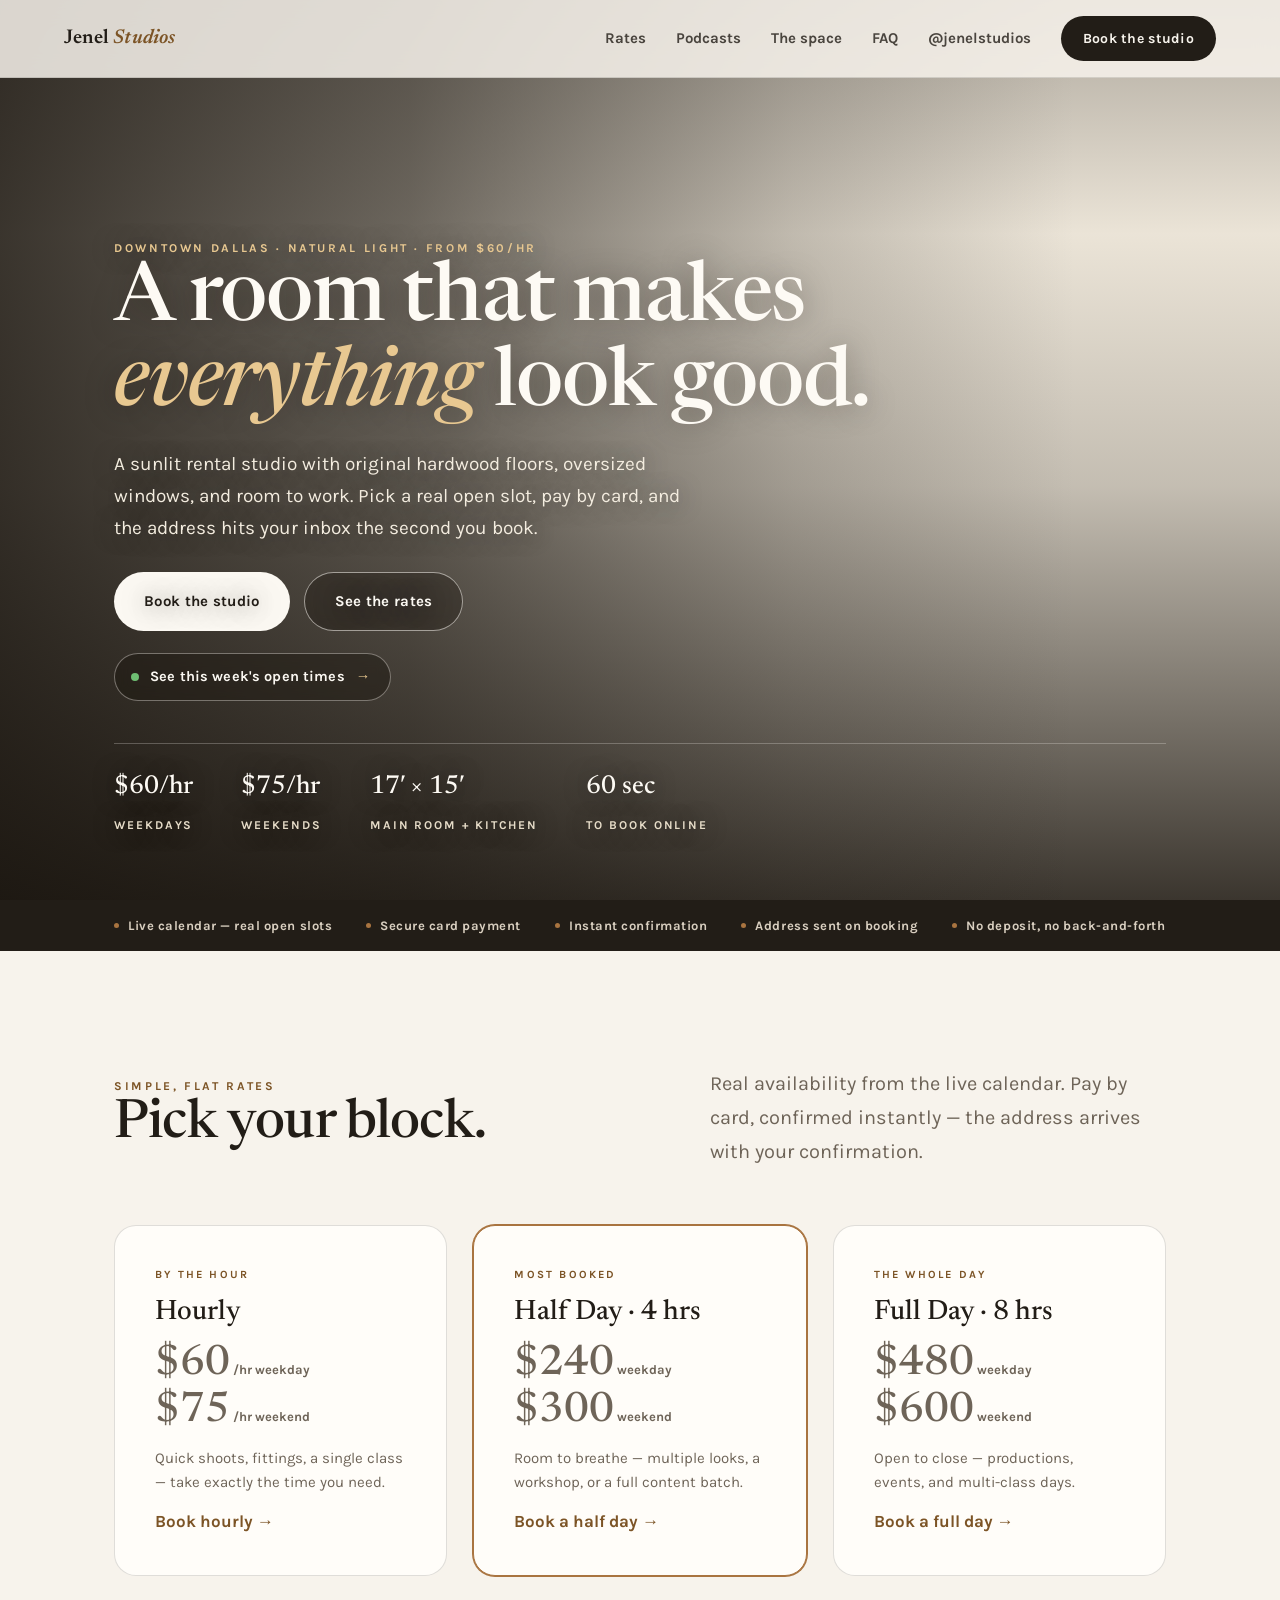
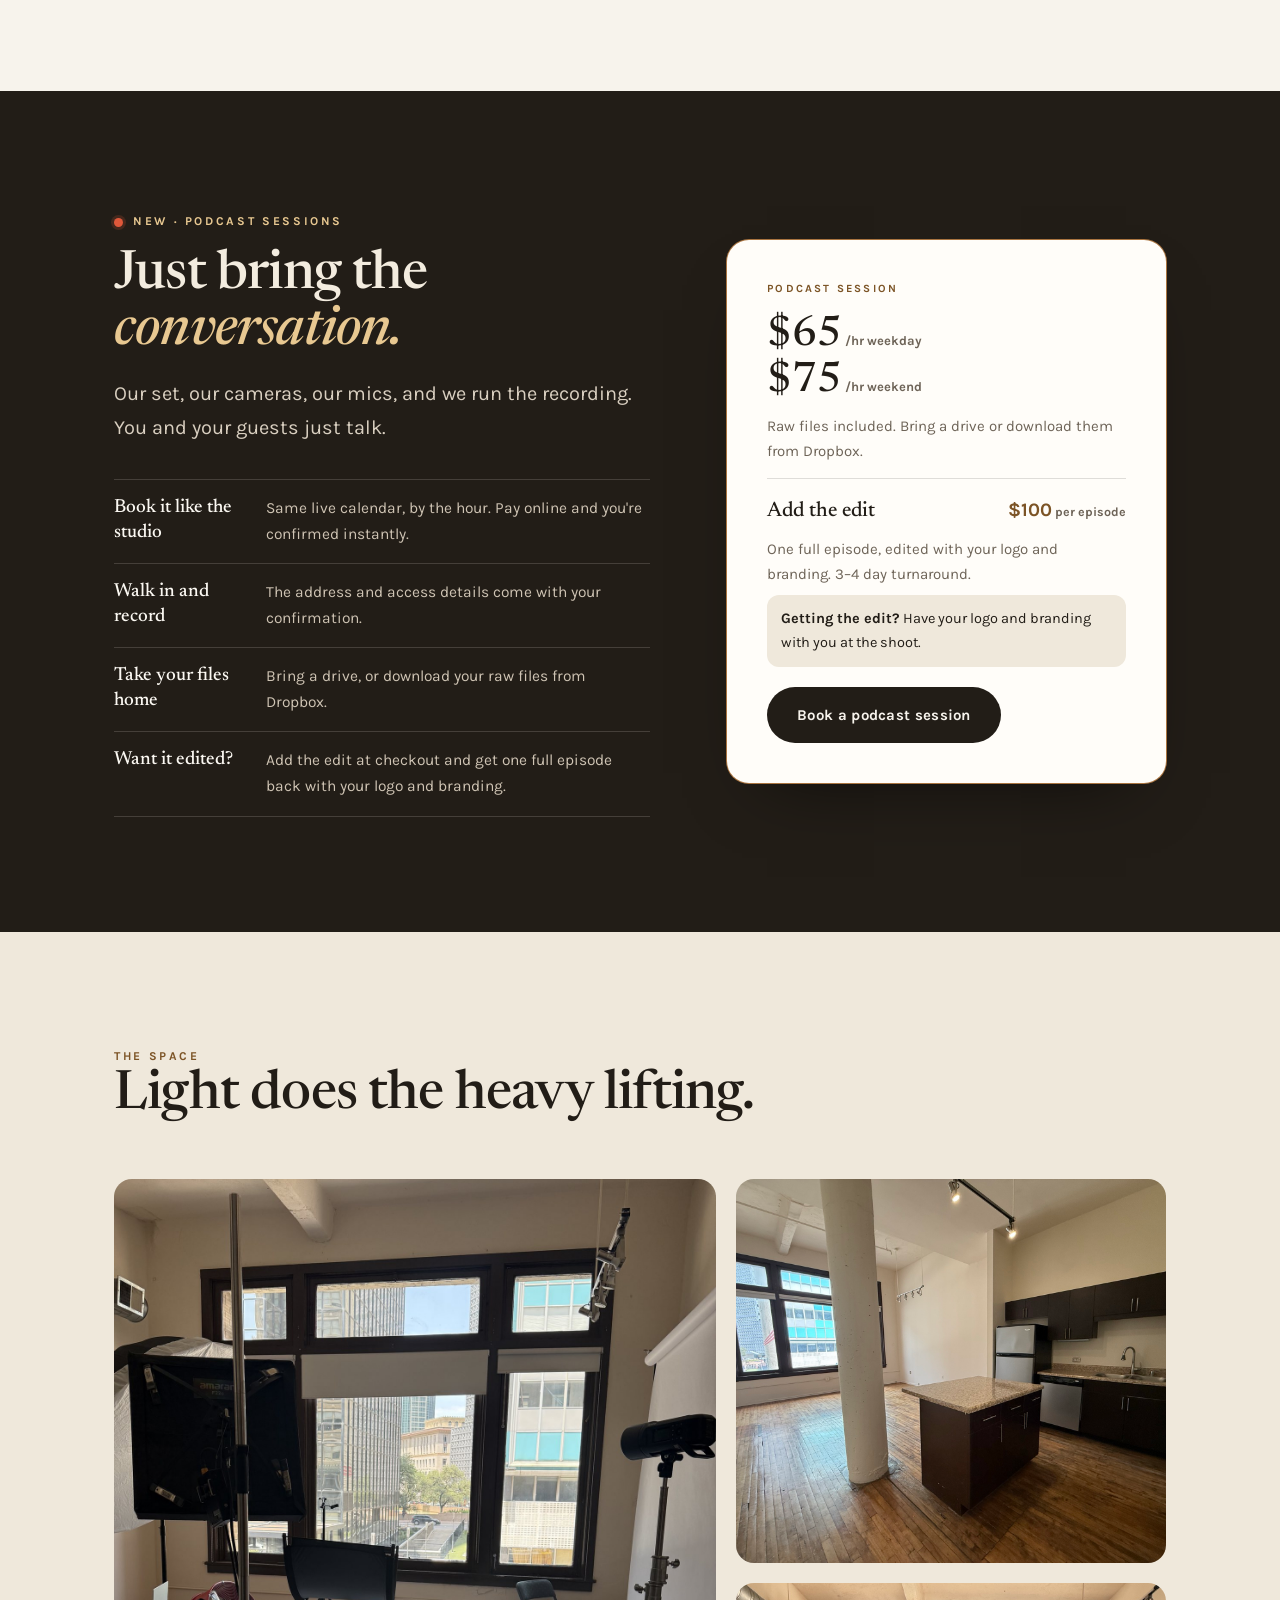
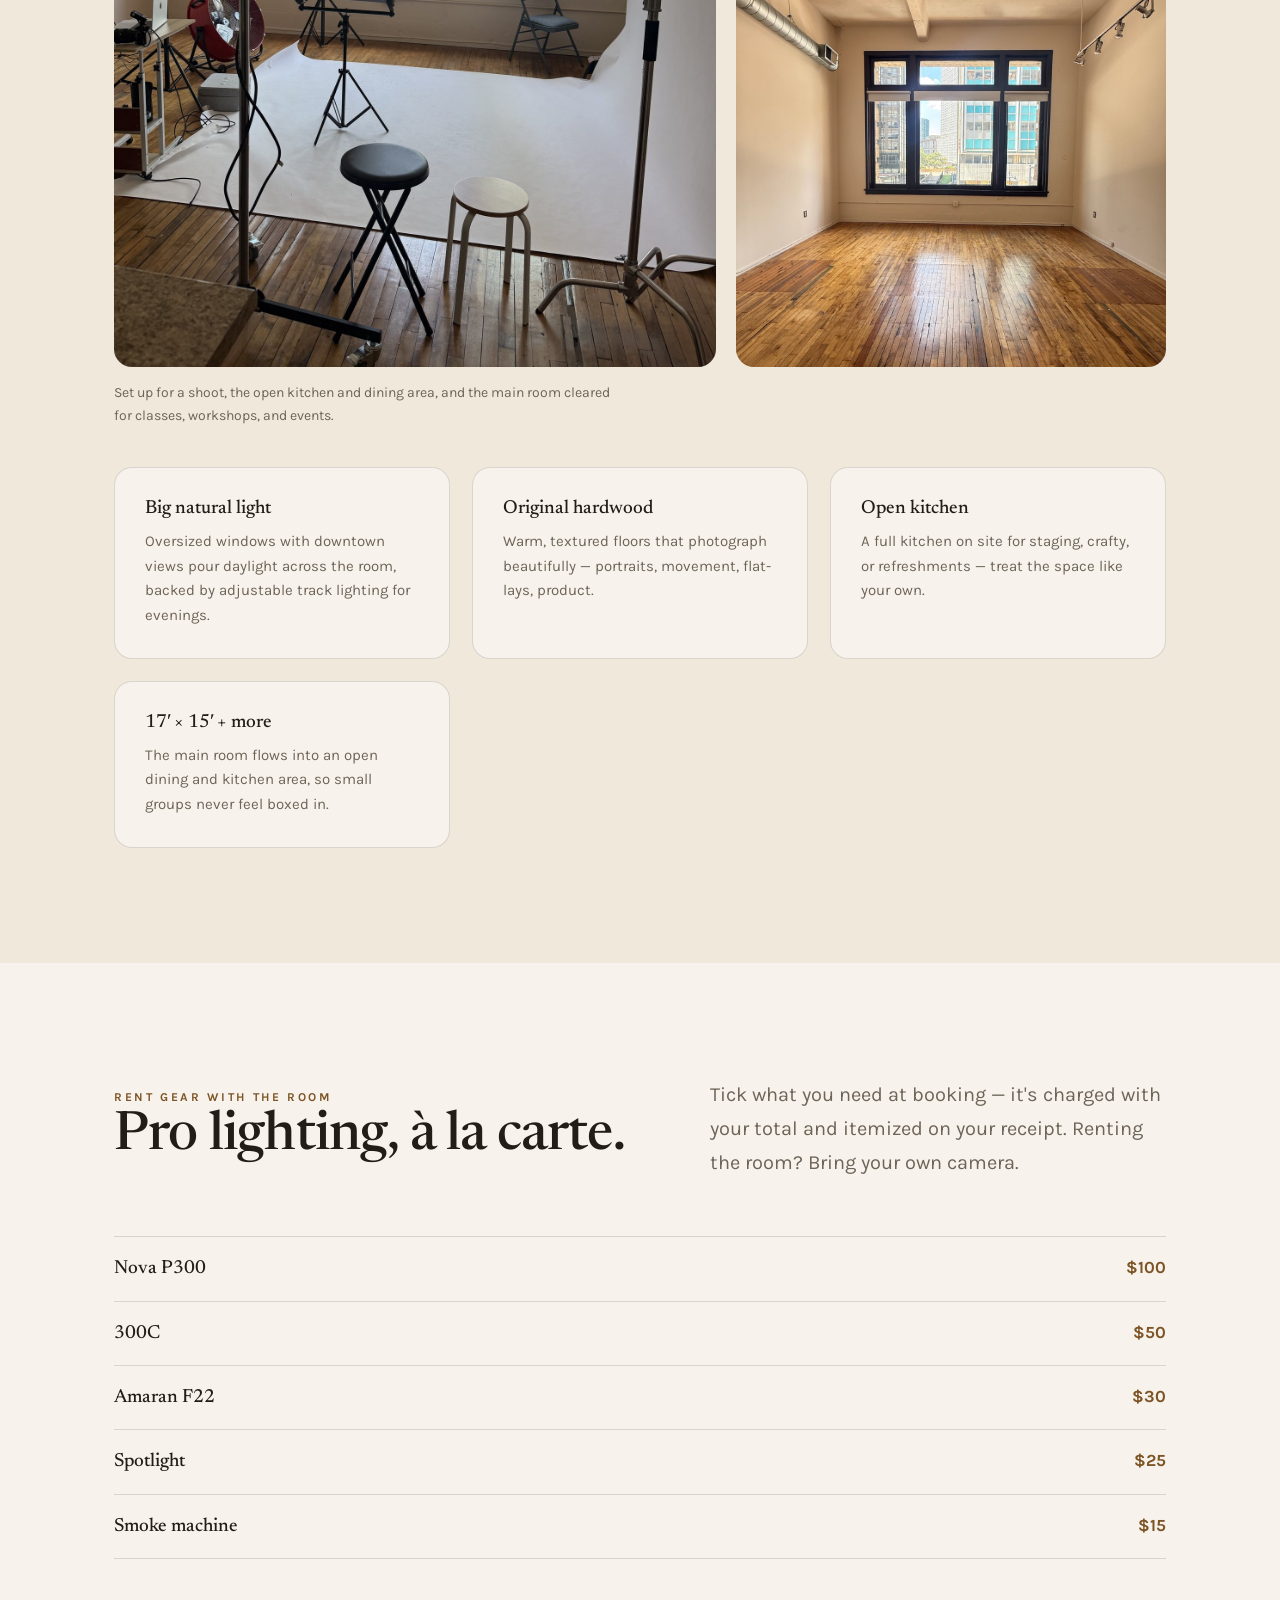
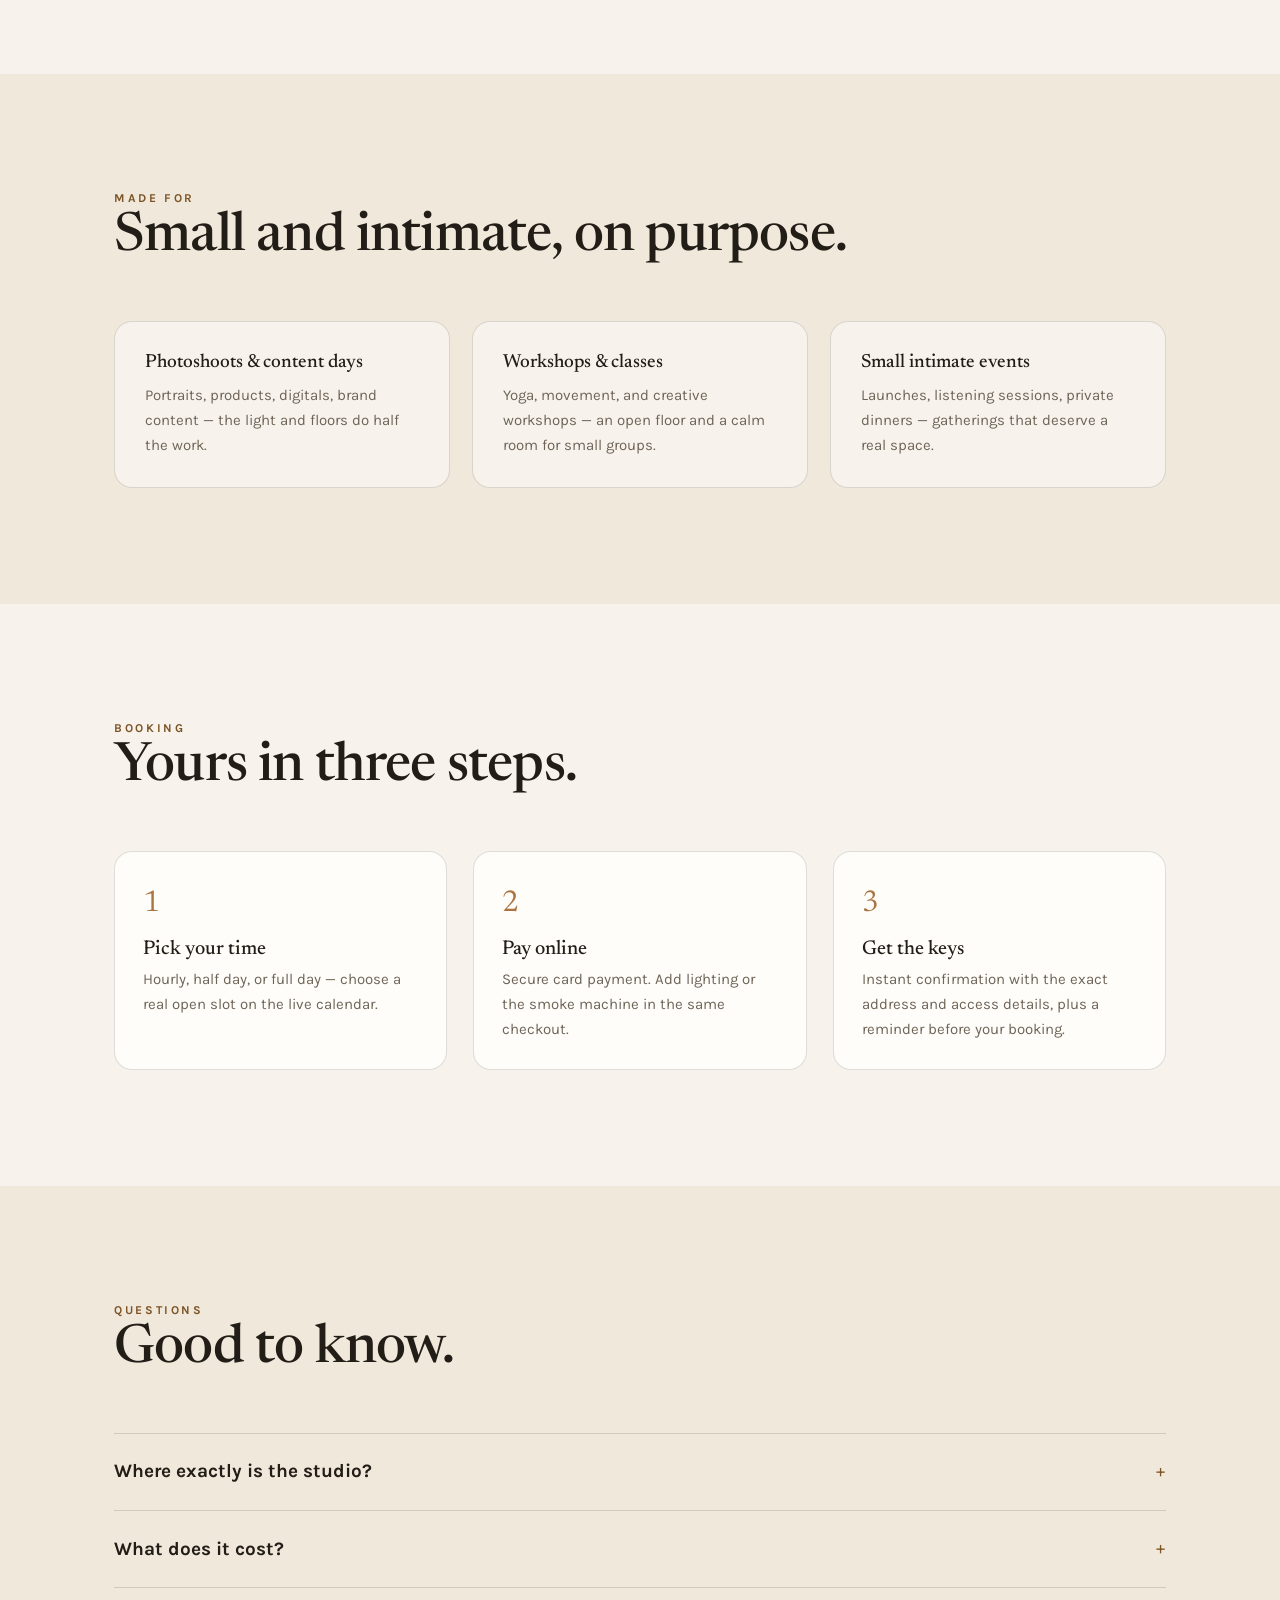
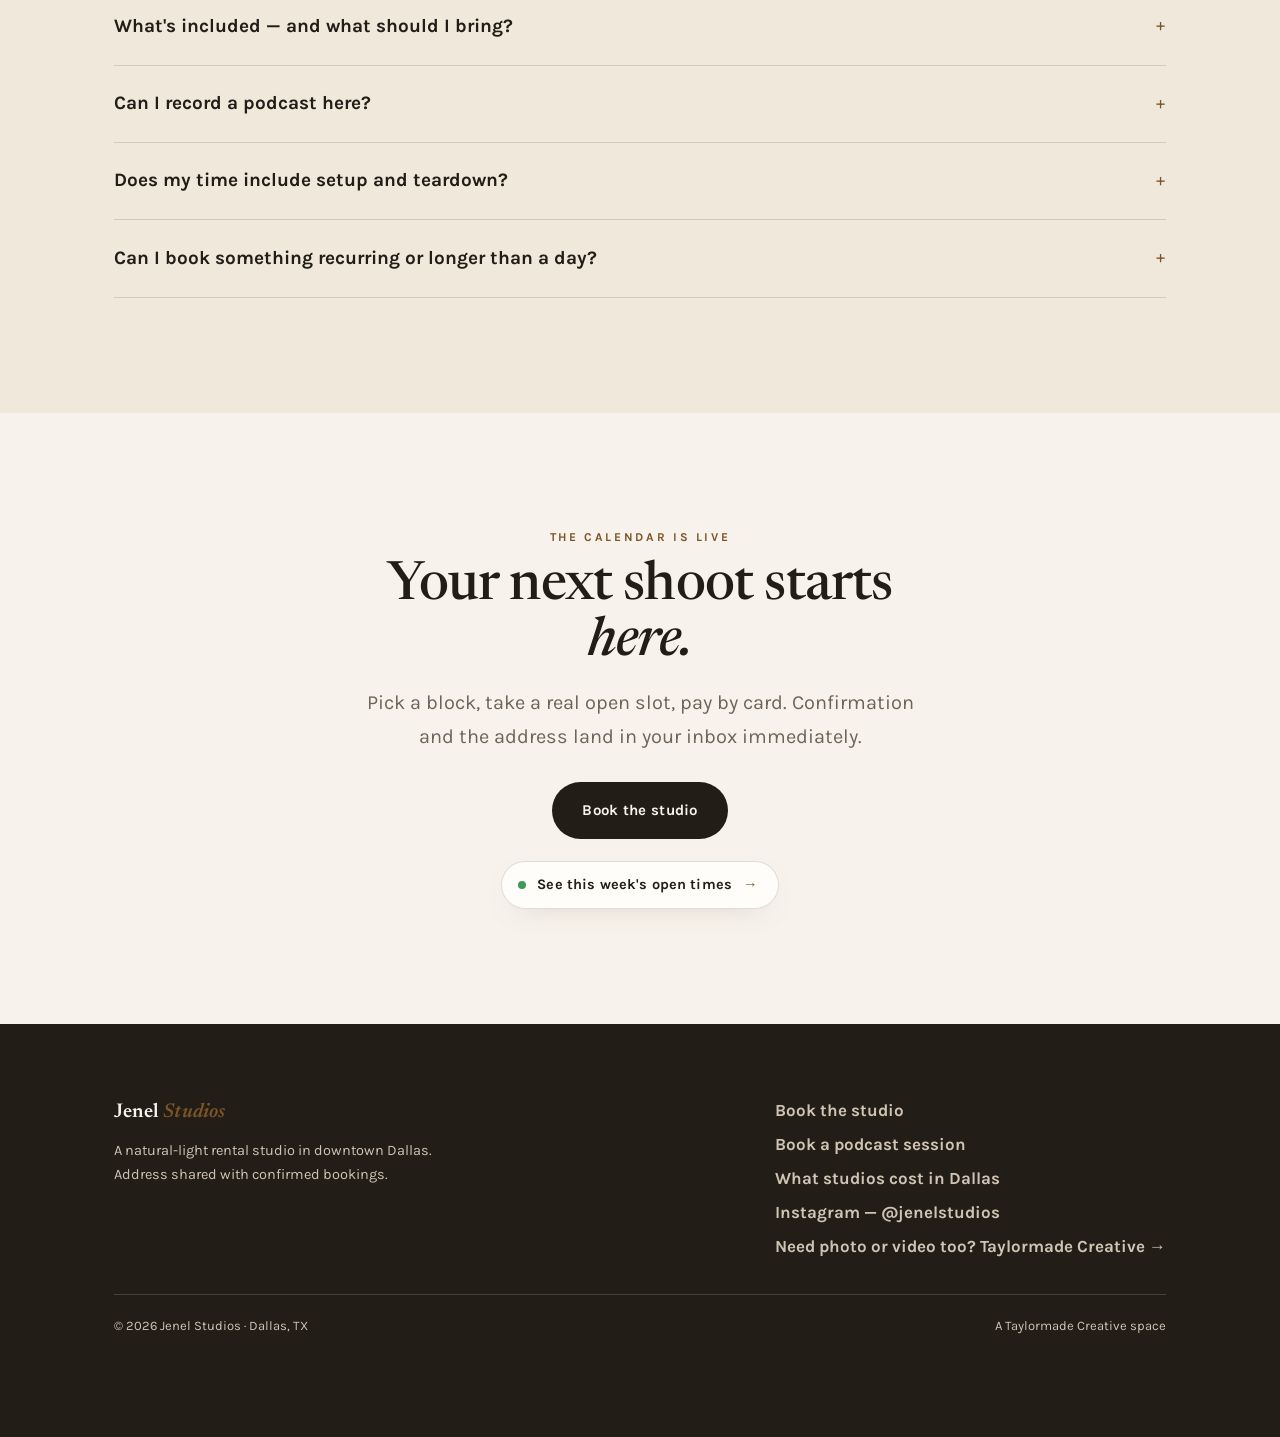
==== commit 3631eb11: "Podcast sessions: raw files included (bring a drive or Dropbox download) Co-Authored-By: Claude Opus" ====
--- a/index.html
+++ b/index.html
@@ -30,7 +30,7 @@
   <link rel="preconnect" href="https://fonts.googleapis.com">
   <link rel="preconnect" href="https://fonts.gstatic.com" crossorigin>
   <link href="https://fonts.googleapis.com/css2?family=Newsreader:ital,opsz,wght@0,6..72,400;0,6..72,500;0,6..72,600;1,6..72,400;1,6..72,500&family=Karla:wght@400;600;700&display=swap" rel="stylesheet">
-  <link rel="stylesheet" href="css/jenel.css?v=4">
+  <link rel="stylesheet" href="css/jenel.css?v=5">
 
   <script async src="https://www.googletagmanager.com/gtag/js?id=G-PS0H5W3ZX7"></script>
   <script>
@@ -78,7 +78,7 @@
       { "@type": "Question", "name": "What comes with the studio?",
         "acceptedAnswer": { "@type": "Answer", "text": "A 17 x 15 ft main room flowing into an open dining and kitchen area — natural light from big windows, hardwood floors, and track lighting. Pro lighting rents as add-ons at booking: Nova P300 ($100), 300C ($50), Spotlight ($25), Amaran F22 ($30), smoke machine ($15). Room rentals don't include cameras, so bring your own gear. Podcast sessions include the set, cameras, and mics." } },
       { "@type": "Question", "name": "Can I record a podcast at Jenel Studios?",
-        "acceptedAnswer": { "@type": "Answer", "text": "Yes. Podcast sessions are $65 per hour on weekdays and $75 per hour on weekends. The set, cameras, and mics are provided and we run the recording. Add the edit for $100: one full episode, edited with your logo and branding, with a 3–4 day turnaround. Have your logo and branding with you at the shoot." } },
+        "acceptedAnswer": { "@type": "Answer", "text": "Yes. Podcast sessions are $65 per hour on weekdays and $75 per hour on weekends. The set, cameras, and mics are provided and we run the recording. Raw files are included: bring a drive or download them from Dropbox. Add the edit for $100: one full episode, edited with your logo and branding, with a 3–4 day turnaround. Have your logo and branding with you at the shoot." } },
       { "@type": "Question", "name": "What can I use the studio for?",
         "acceptedAnswer": { "@type": "Answer", "text": "Photoshoots, content days, podcasts, workshops, yoga and movement classes, and small intimate events." } },
       { "@type": "Question", "name": "Where is Jenel Studios located?",
@@ -197,12 +197,14 @@
         <ul class="pod-points">
           <li><b>Book it like the studio</b><span>Same live calendar, by the hour. Pay online and you're confirmed instantly.</span></li>
           <li><b>Walk in and record</b><span>The address and access details come with your confirmation.</span></li>
+          <li><b>Take your files home</b><span>Bring a drive, or download your raw files from Dropbox.</span></li>
           <li><b>Want it edited?</b><span>Add the edit at checkout and get one full episode back with your logo and branding.</span></li>
         </ul>
       </div>
       <div class="pod-card reveal reveal-d1">
         <span class="tag">Podcast session</span>
         <p class="price">$65<small> /hr weekday</small><br>$75<small> /hr weekend</small></p>
+        <p class="pod-incl">Raw files included. Bring a drive or download them from Dropbox.</p>
         <div class="pod-edit">
           <div class="pod-edit-row"><b>Add the edit</b><span>$100<small> per episode</small></span></div>
           <p>One full episode, edited with your logo and branding. 3–4 day turnaround.</p>
@@ -318,7 +320,7 @@
         </details>
         <details>
           <summary>Can I record a podcast here?</summary>
-          <p class="a">Yes. Podcast sessions are $65/hr on weekdays and $75/hr on weekends. The set, cameras, and mics are ours and we run the recording. Add the edit for $100: one full episode, edited with your logo and branding, with a 3–4 day turnaround. Getting the edit? Have your logo and branding with you at the shoot. <a href="book/?service=studio-podcast" style="text-decoration:underline;">Book a podcast session</a>.</p>
+          <p class="a">Yes. Podcast sessions are $65/hr on weekdays and $75/hr on weekends. The set, cameras, and mics are ours and we run the recording. You leave with your raw files: bring a drive, or download them from Dropbox. Add the edit for $100: one full episode, edited with your logo and branding, with a 3–4 day turnaround. Getting the edit? Have your logo and branding with you at the shoot. <a href="book/?service=studio-podcast" style="text-decoration:underline;">Book a podcast session</a>.</p>
         </details>
         <details>
           <summary>Does my time include setup and teardown?</summary>
--- a/css/jenel.css
+++ b/css/jenel.css
@@ -245,6 +245,7 @@
 .pod-card .tag { font-size: 11px; font-weight: 700; letter-spacing: .2em; text-transform: uppercase; color: var(--honey-deep); }
 .pod-card .price { font-family: var(--font-d); font-weight: 500; font-size: clamp(30px, 3.6vw, 42px); line-height: 1.1; }
 .pod-card .price small { font-family: var(--font-b); font-weight: 700; font-size: 13px; color: var(--ink-soft); }
+.pod-incl { color: var(--ink-soft); font-size: 15px; margin-top: -4px; }
 .pod-edit { border-top: 1px solid var(--line); padding-top: 16px; display: grid; gap: 8px; }
 .pod-edit-row { display: flex; justify-content: space-between; align-items: baseline; gap: 16px; }
 .pod-edit-row b { font-family: var(--font-d); font-weight: 500; font-size: 21px; }
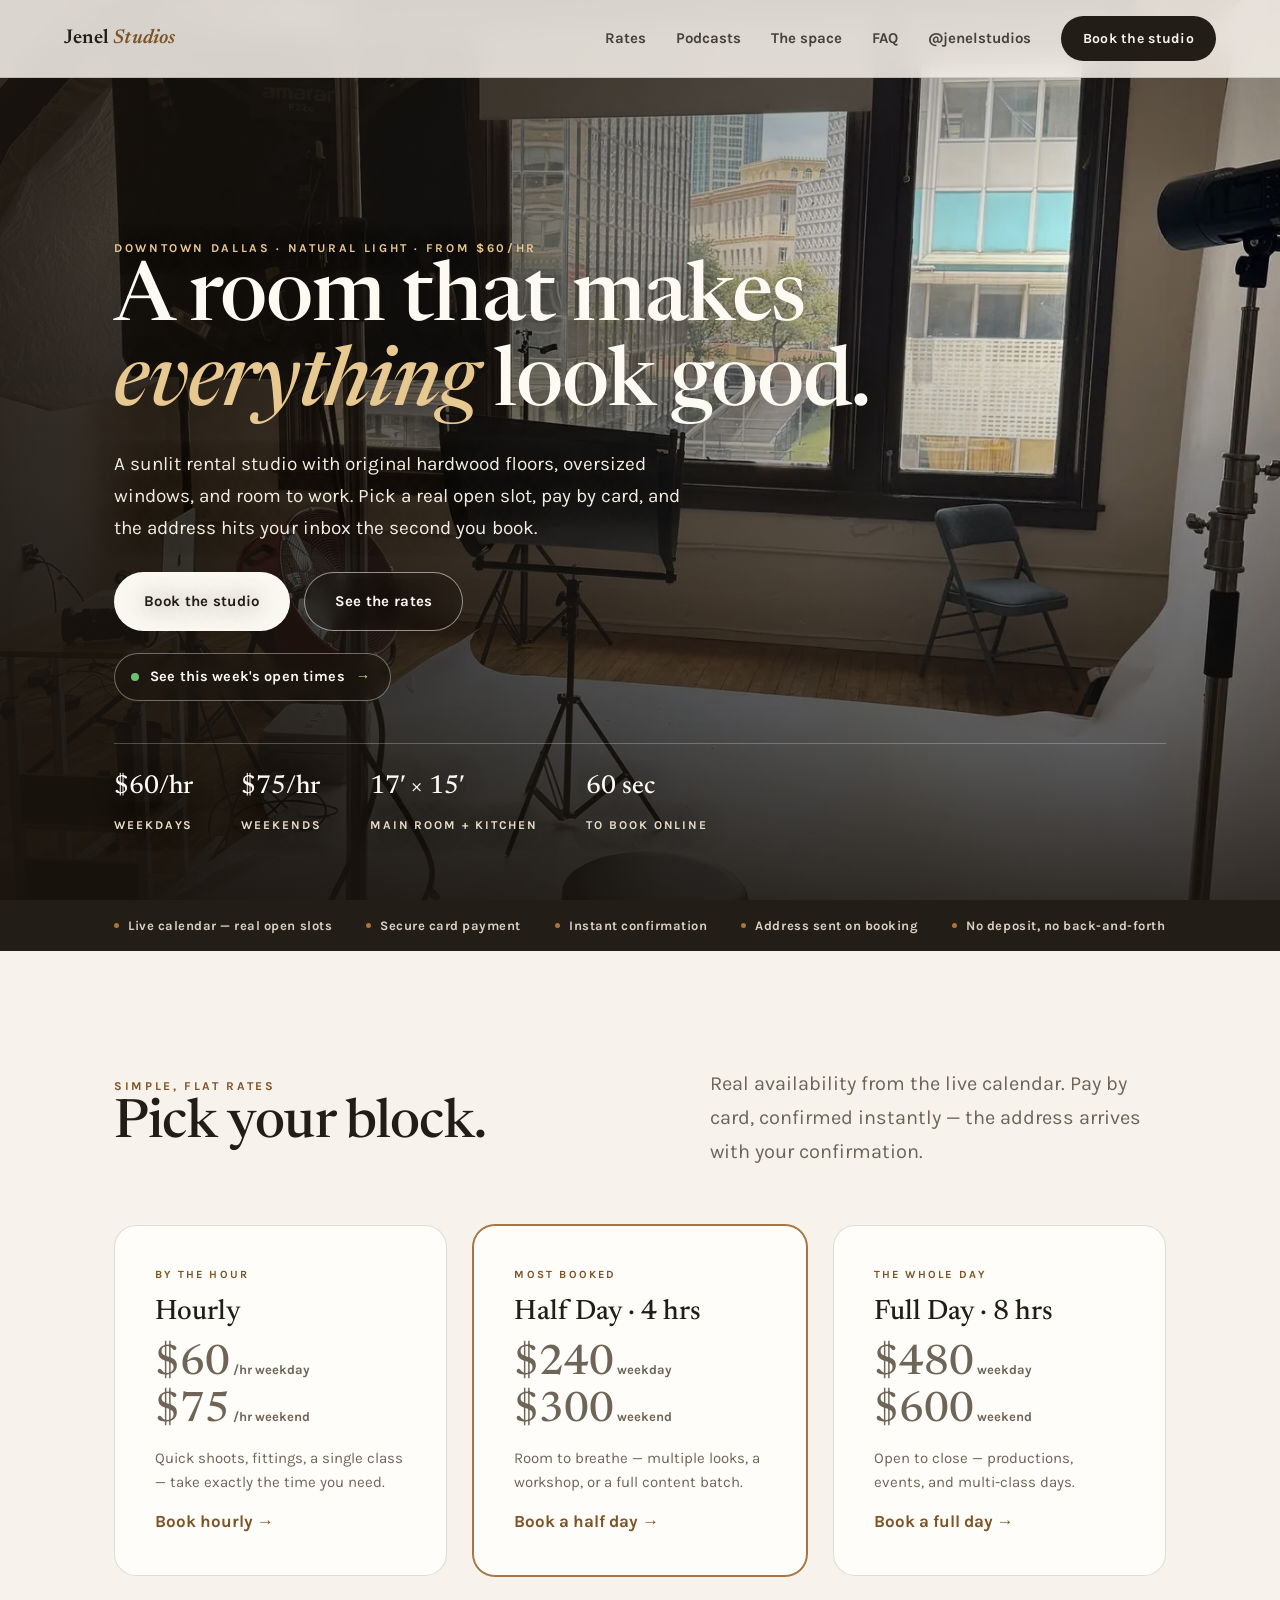
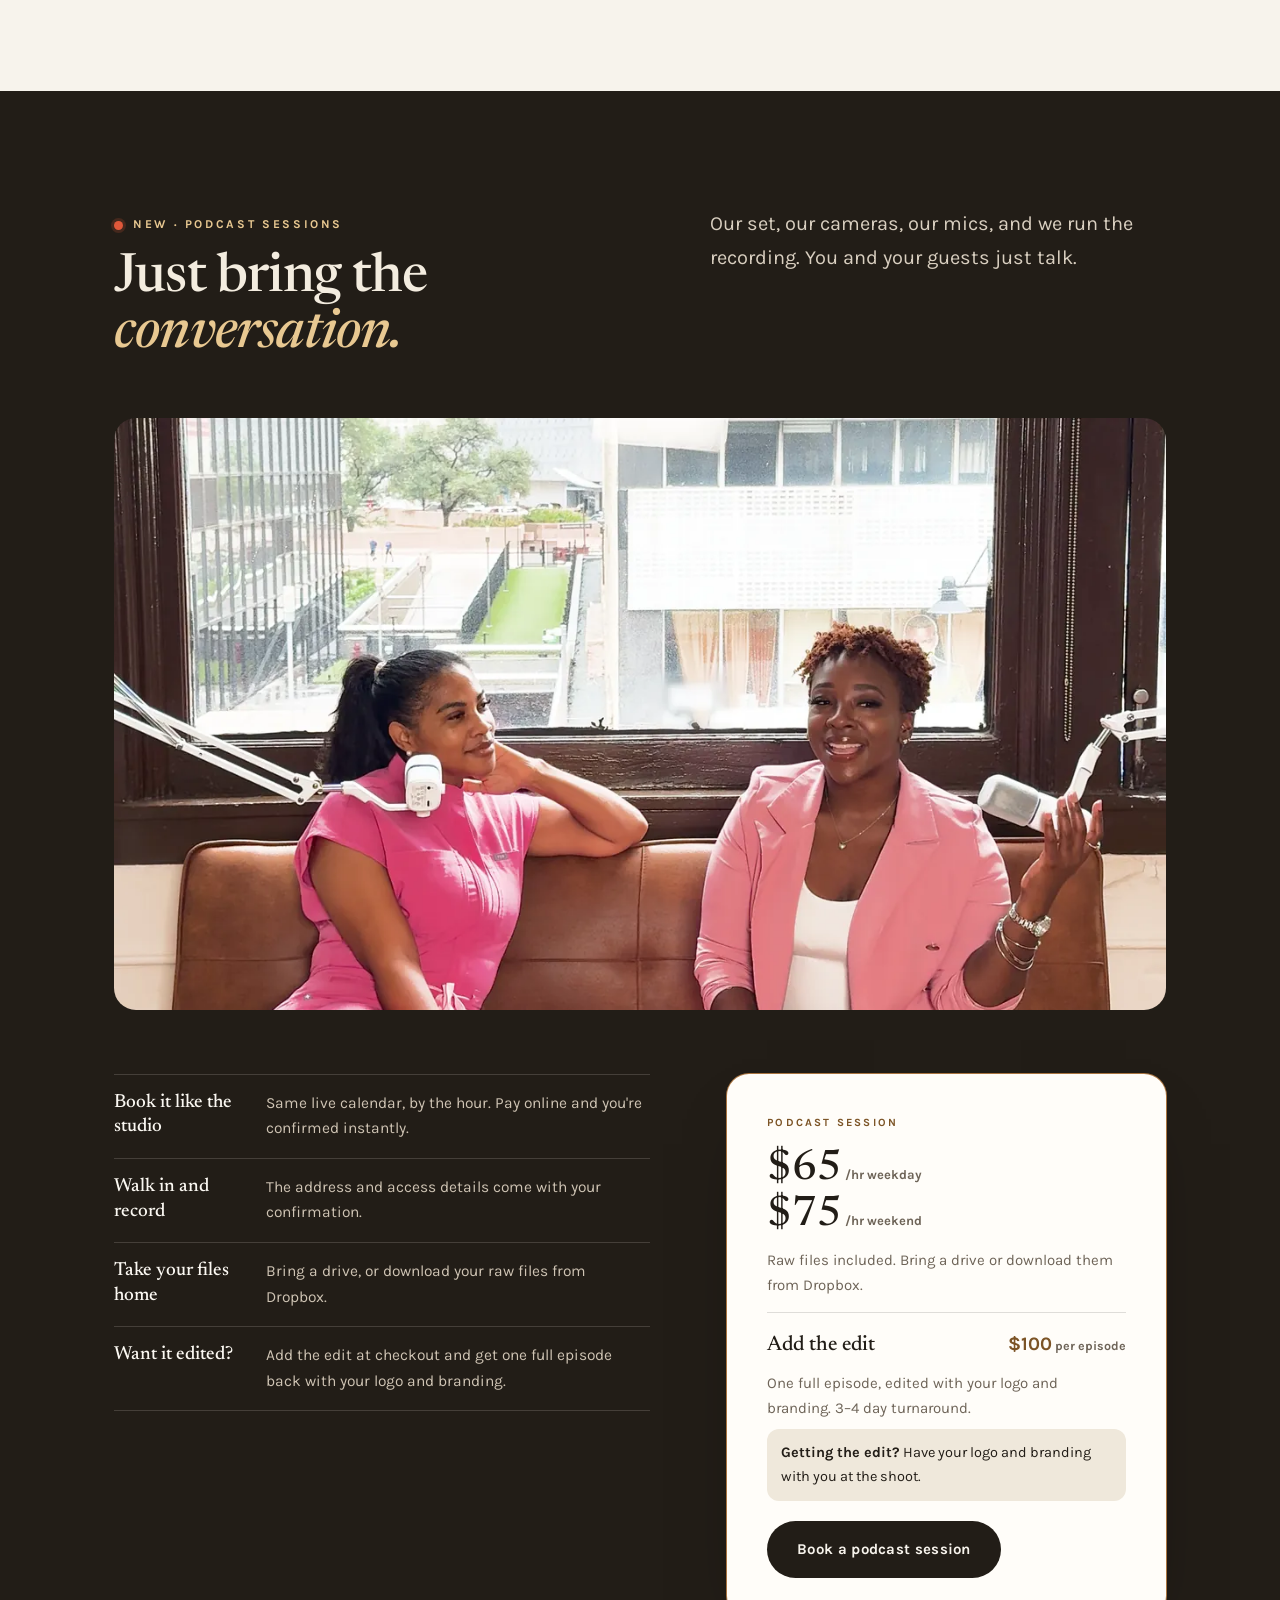
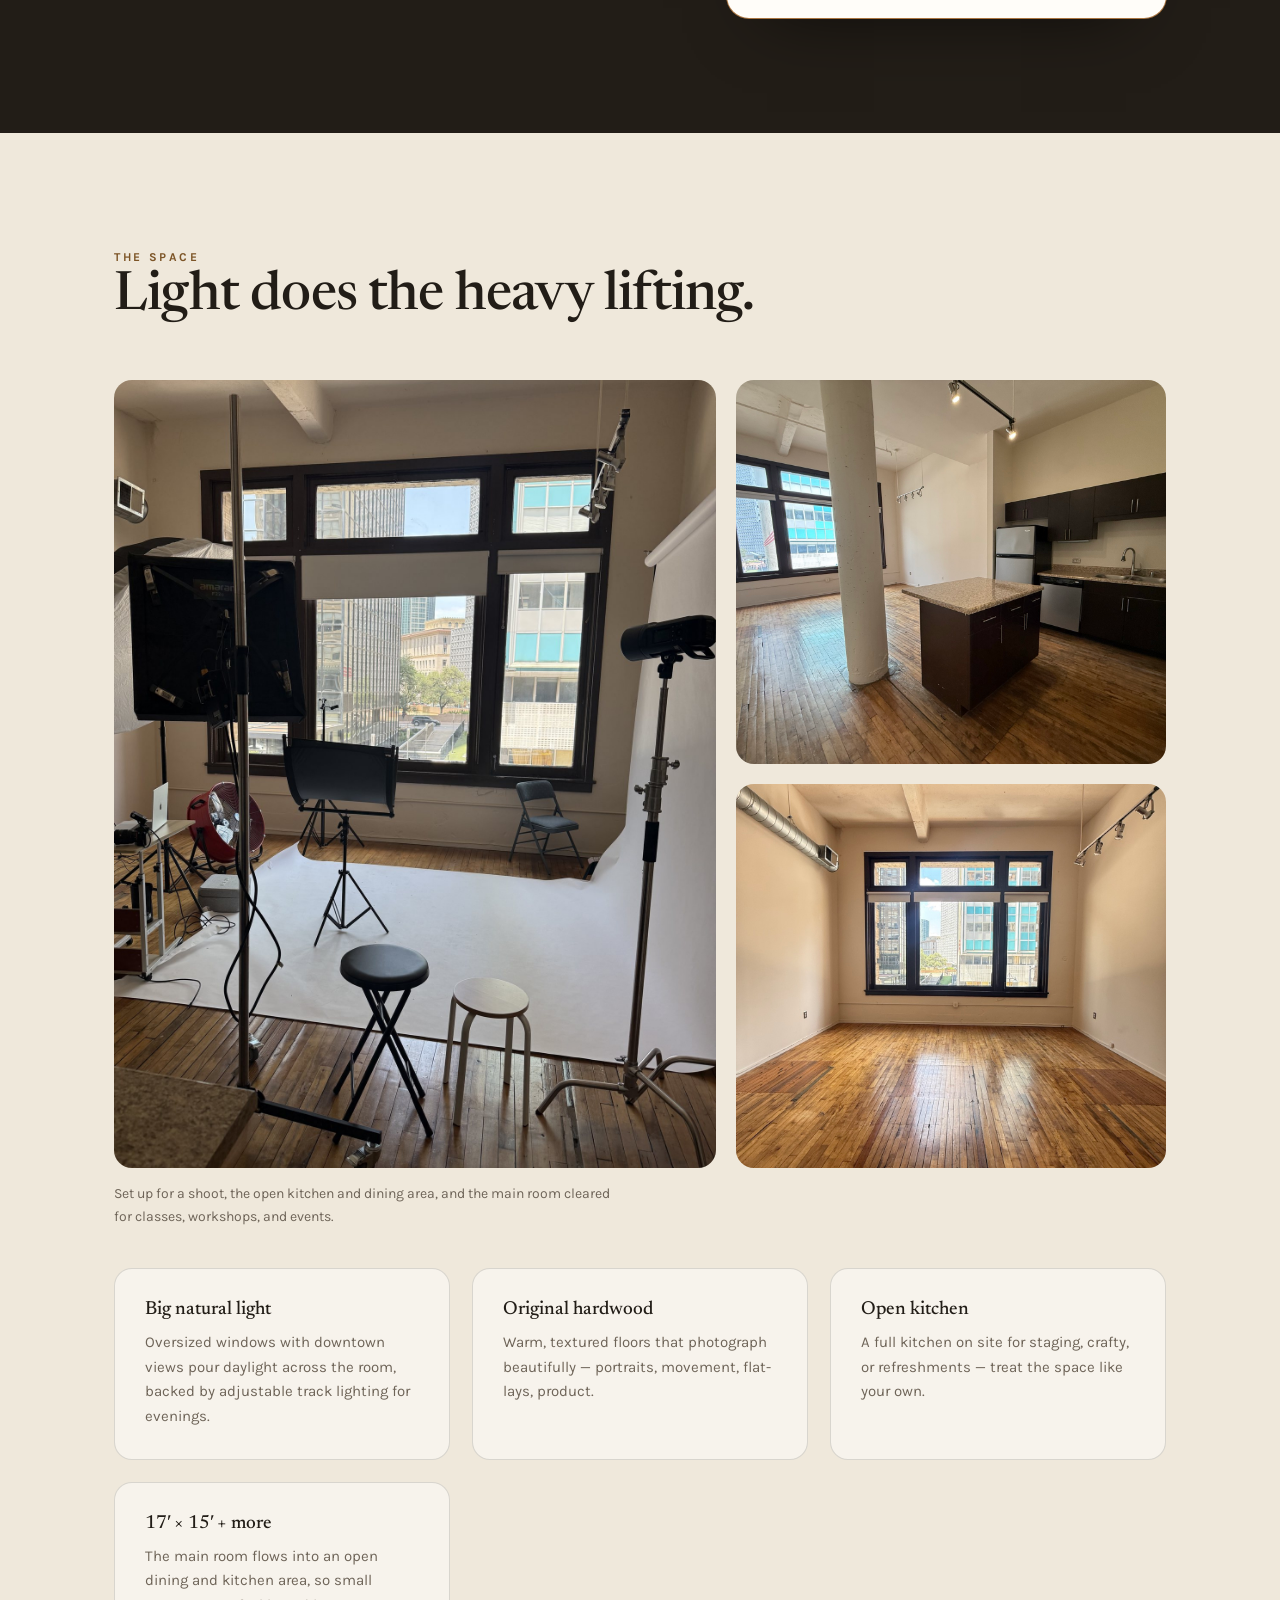
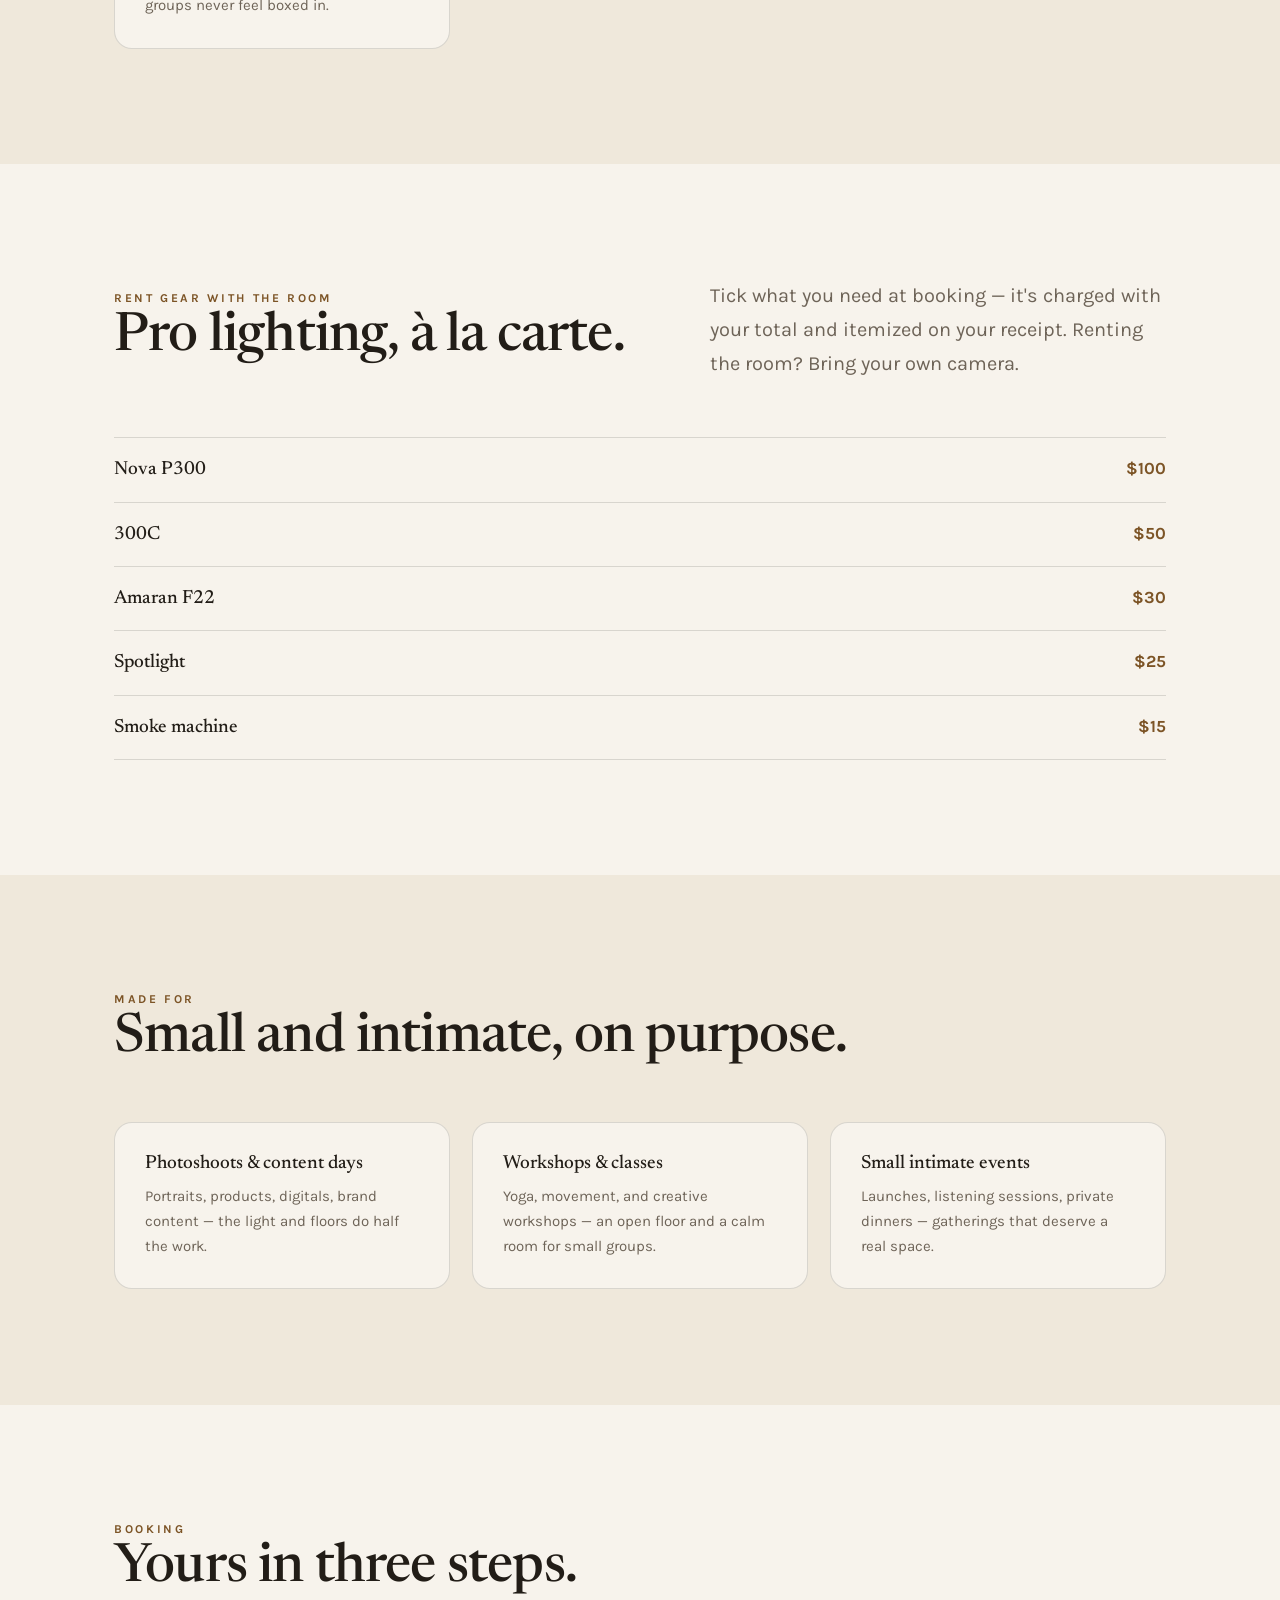
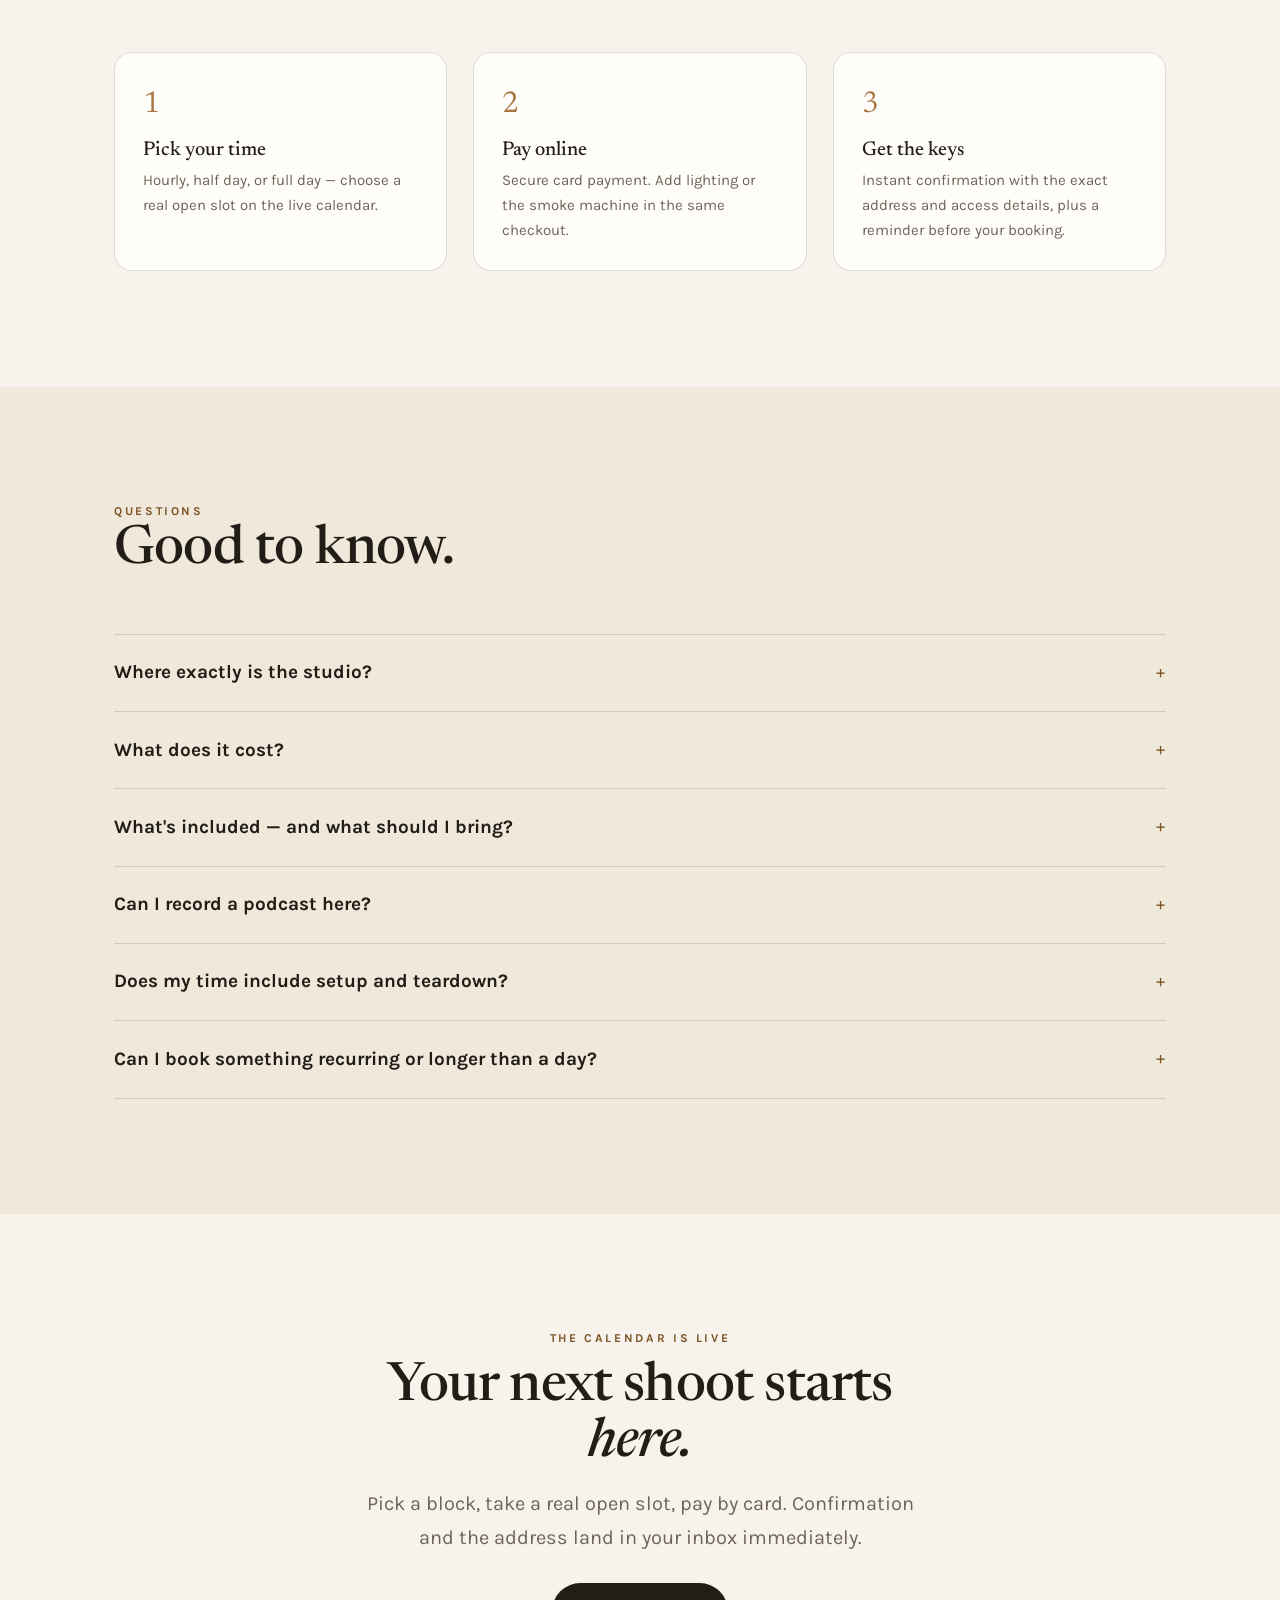
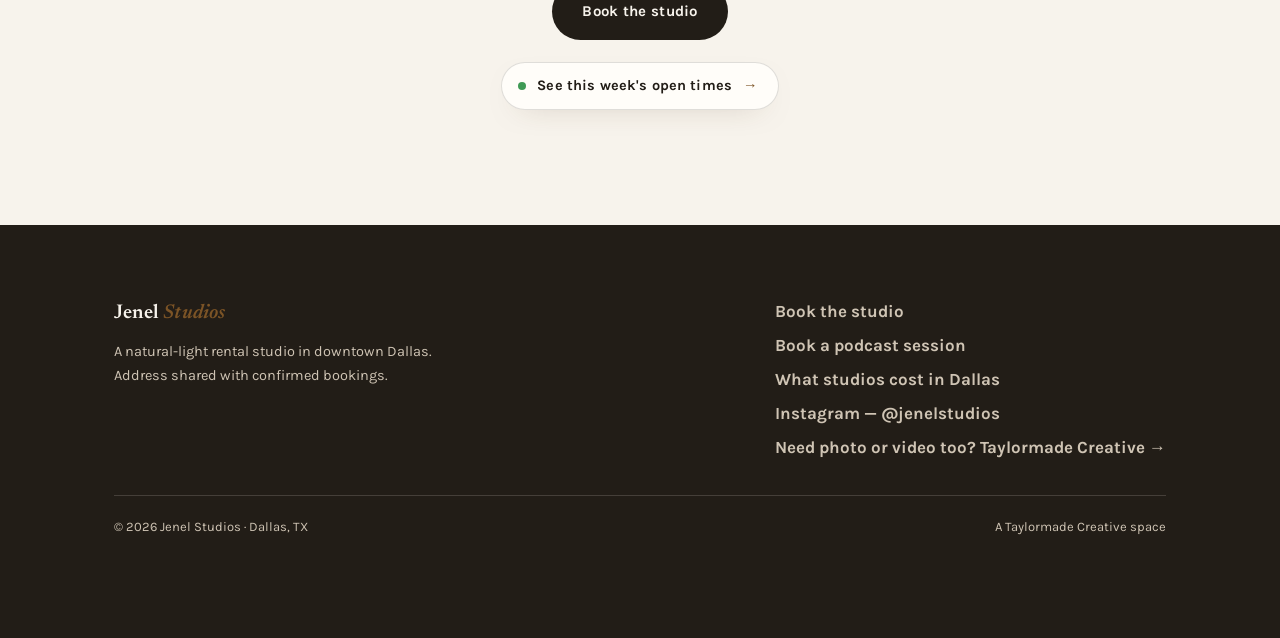
==== commit 54d3c0b6: "Podcast section: real photo of the podcast set Still from the WWC Breast Cancer Awareness episode (I" ====
--- a/index.html
+++ b/index.html
@@ -30,7 +30,7 @@
   <link rel="preconnect" href="https://fonts.googleapis.com">
   <link rel="preconnect" href="https://fonts.gstatic.com" crossorigin>
   <link href="https://fonts.googleapis.com/css2?family=Newsreader:ital,opsz,wght@0,6..72,400;0,6..72,500;0,6..72,600;1,6..72,400;1,6..72,500&family=Karla:wght@400;600;700&display=swap" rel="stylesheet">
-  <link rel="stylesheet" href="css/jenel.css?v=5">
+  <link rel="stylesheet" href="css/jenel.css?v=6">
 
   <script async src="https://www.googletagmanager.com/gtag/js?id=G-PS0H5W3ZX7"></script>
   <script>
@@ -51,7 +51,8 @@
     "image": [
       "https://studio.taylormadecreative.net/assets/img/studio-now-wide.jpg",
       "https://studio.taylormadecreative.net/assets/img/studio-now.jpg",
-      "https://studio.taylormadecreative.net/assets/img/studio-2.jpg"
+      "https://studio.taylormadecreative.net/assets/img/studio-2.jpg",
+      "https://studio.taylormadecreative.net/assets/img/podcast-set-wide.jpg"
     ],
     "areaServed": { "@type": "Place", "name": "Dallas, TX" },
     "priceRange": "$60–$600",
@@ -189,28 +190,45 @@
 
   <!-- podcast sessions -->
   <section class="act act--ink" id="podcast">
-    <div class="wrap pod">
-      <div class="pod-copy reveal">
-        <p class="eyebrow pod-eyebrow"><span class="rec" aria-hidden="true"></span>New · Podcast sessions</p>
-        <h2 class="display">Just bring the <em>conversation.</em></h2>
+    <div class="wrap">
+      <div class="act-head pod-head reveal">
+        <div>
+          <p class="eyebrow pod-eyebrow"><span class="rec" aria-hidden="true"></span>New · Podcast sessions</p>
+          <h2 class="display">Just bring the <em>conversation.</em></h2>
+        </div>
         <p class="lede">Our set, our cameras, our mics, and we run the recording. You and your guests just talk.</p>
-        <ul class="pod-points">
+      </div>
+      <figure class="pod-photo reveal">
+        <picture>
+          <source media="(max-width: 767px)" type="image/webp" srcset="assets/img/podcast-set-tall.webp">
+          <source media="(max-width: 767px)" srcset="assets/img/podcast-set-tall.jpg">
+          <source type="image/webp" sizes="(min-width: 1180px) 1036px, 100vw"
+                  srcset="assets/img/podcast-set-wide-1200.webp 1200w, assets/img/podcast-set-wide.webp 2000w">
+          <img src="assets/img/podcast-set-wide.jpg" width="2000" height="1125"
+               sizes="(min-width: 1180px) 1036px, 100vw"
+               srcset="assets/img/podcast-set-wide-1200.jpg 1200w, assets/img/podcast-set-wide.jpg 2000w"
+               loading="lazy" decoding="async"
+               alt="A podcast recording at Jenel Studios: two guests on a leather couch, mics on boom arms in front of them, downtown Dallas through the window behind">
+        </picture>
+      </figure>
+      <div class="pod">
+        <ul class="pod-points reveal">
           <li><b>Book it like the studio</b><span>Same live calendar, by the hour. Pay online and you're confirmed instantly.</span></li>
           <li><b>Walk in and record</b><span>The address and access details come with your confirmation.</span></li>
           <li><b>Take your files home</b><span>Bring a drive, or download your raw files from Dropbox.</span></li>
           <li><b>Want it edited?</b><span>Add the edit at checkout and get one full episode back with your logo and branding.</span></li>
         </ul>
-      </div>
-      <div class="pod-card reveal reveal-d1">
-        <span class="tag">Podcast session</span>
-        <p class="price">$65<small> /hr weekday</small><br>$75<small> /hr weekend</small></p>
-        <p class="pod-incl">Raw files included. Bring a drive or download them from Dropbox.</p>
-        <div class="pod-edit">
-          <div class="pod-edit-row"><b>Add the edit</b><span>$100<small> per episode</small></span></div>
-          <p>One full episode, edited with your logo and branding. 3–4 day turnaround.</p>
-          <p class="pod-req"><strong>Getting the edit?</strong> Have your logo and branding with you at the shoot.</p>
-        </div>
-        <a class="btn btn-ink" href="book/?service=studio-podcast">Book a podcast session</a>
+        <div class="pod-card reveal reveal-d1">
+          <span class="tag">Podcast session</span>
+          <p class="price">$65<small> /hr weekday</small><br>$75<small> /hr weekend</small></p>
+          <p class="pod-incl">Raw files included. Bring a drive or download them from Dropbox.</p>
+          <div class="pod-edit">
+            <div class="pod-edit-row"><b>Add the edit</b><span>$100<small> per episode</small></span></div>
+            <p>One full episode, edited with your logo and branding. 3–4 day turnaround.</p>
+            <p class="pod-req"><strong>Getting the edit?</strong> Have your logo and branding with you at the shoot.</p>
+          </div>
+          <a class="btn btn-ink" href="book/?service=studio-podcast">Book a podcast session</a>
+        </div>
       </div>
     </div>
   </section>
--- a/css/jenel.css
+++ b/css/jenel.css
@@ -225,13 +225,16 @@
 .act--ink { background: var(--ink); color: #f3ecdf; }
 .act--ink .display em { font-style: italic; color: #e8c891; }
 .act--ink .lede { color: #d9cfc0; }
-.pod { display: grid; grid-template-columns: minmax(0, 1.1fr) minmax(0, .9fr); gap: clamp(32px, 6vw, 88px); align-items: center; }
+.pod { display: grid; grid-template-columns: minmax(0, 1.1fr) minmax(0, .9fr); gap: clamp(32px, 6vw, 88px); align-items: start; }
 @media (max-width: 860px) { .pod { grid-template-columns: 1fr; } }
-.pod-copy h2 { margin: 12px 0 18px; max-width: 14ch; }
+.pod-head h2 { margin-top: 12px; max-width: 14ch; }
+.pod-head .lede { max-width: 38ch; }
+.pod-photo { margin-bottom: clamp(32px, 5vw, 64px); }
+.pod-photo img { width: 100%; height: auto; border-radius: 22px; background: #2c261f; }
 .pod-eyebrow { color: #e8c891; display: inline-flex; align-items: center; gap: 10px; }
 /* static "rec" light — nothing here is live, so it doesn't pulse (the availability dot does) */
 .rec { width: 9px; height: 9px; border-radius: 50%; background: #e0583a; flex-shrink: 0; box-shadow: 0 0 0 3px rgba(224,88,58,.18); }
-.pod-points { list-style: none; margin-top: clamp(24px, 3vw, 34px); border-top: 1px solid rgba(247,243,236,.16); }
+.pod-points { list-style: none; border-top: 1px solid rgba(247,243,236,.16); }
 .pod-points li { display: grid; grid-template-columns: minmax(0, 13ch) minmax(0, 1fr); gap: 6px 22px; padding: 16px 0; border-bottom: 1px solid rgba(247,243,236,.16); }
 .pod-points b { font-family: var(--font-d); font-weight: 500; font-size: 19px; color: #fbf8f2; line-height: 1.3; }
 .pod-points span { color: #cfc4b4; font-size: 15.5px; }
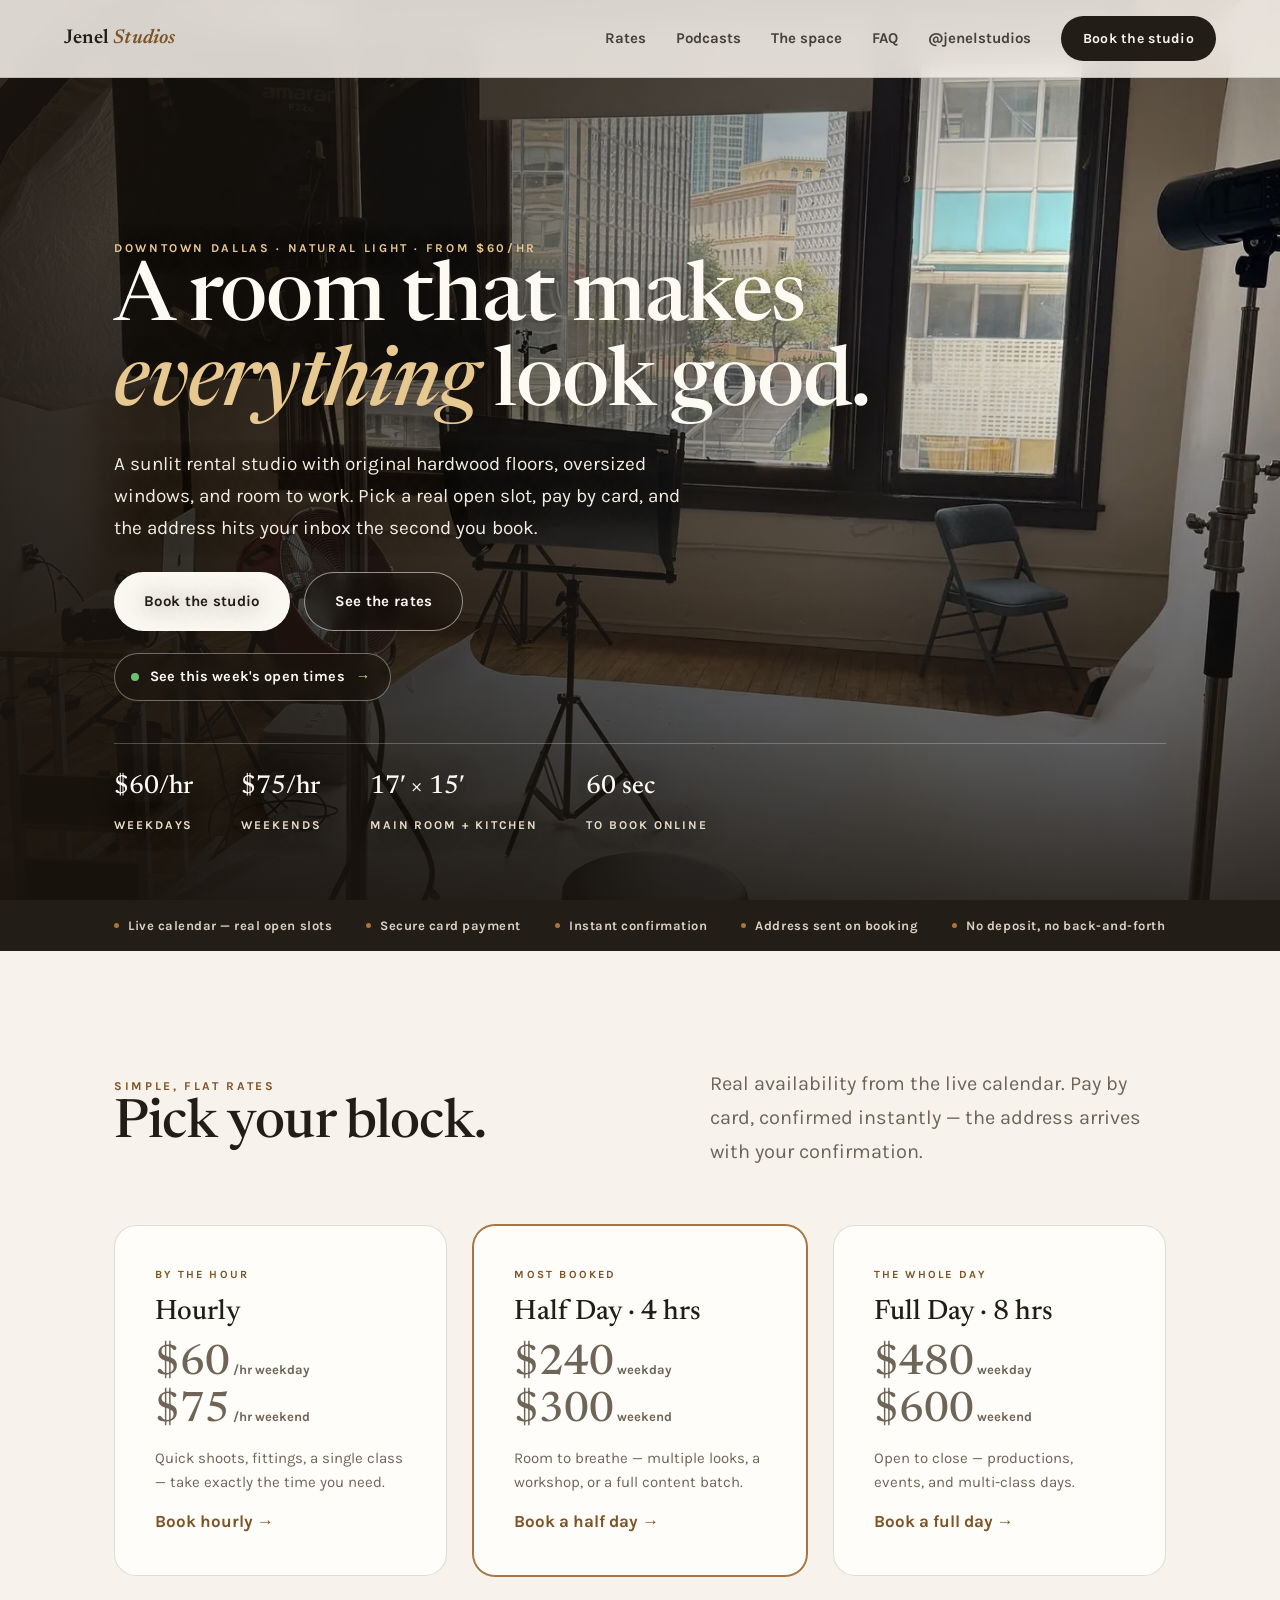
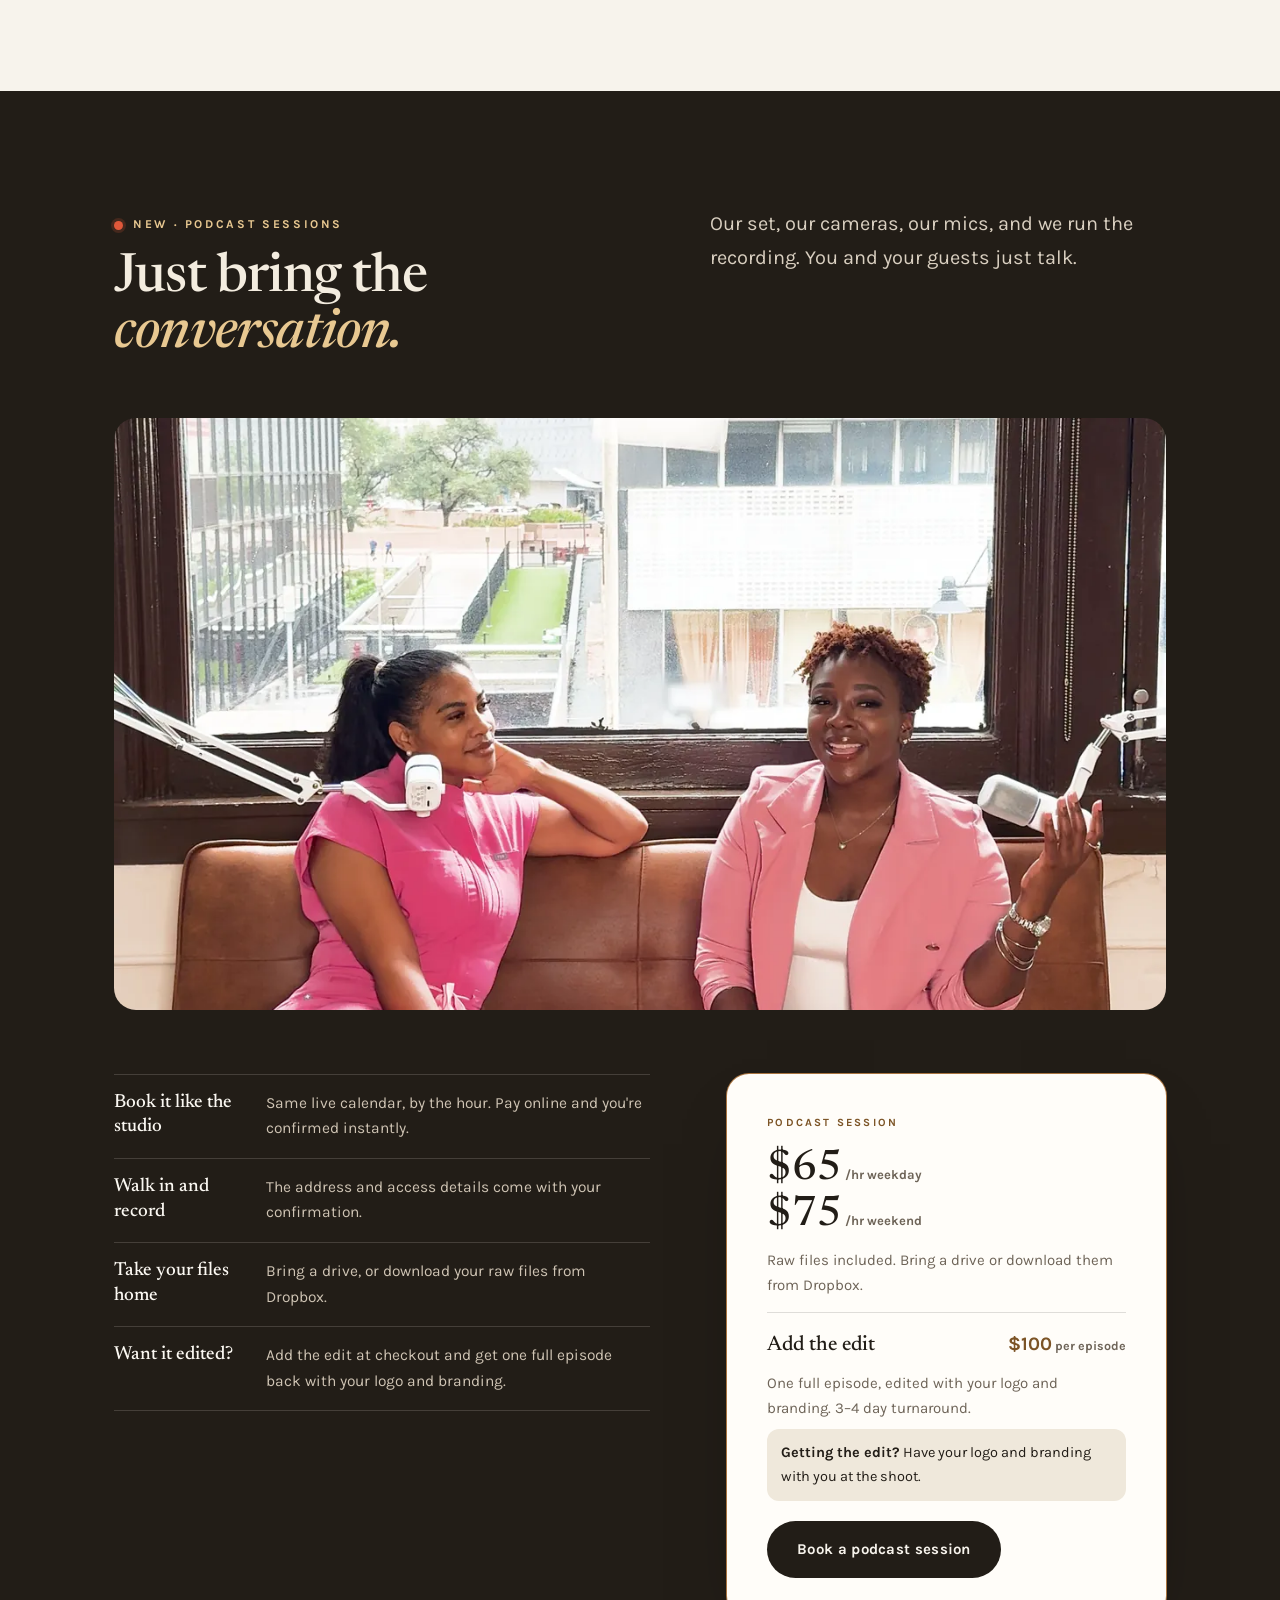
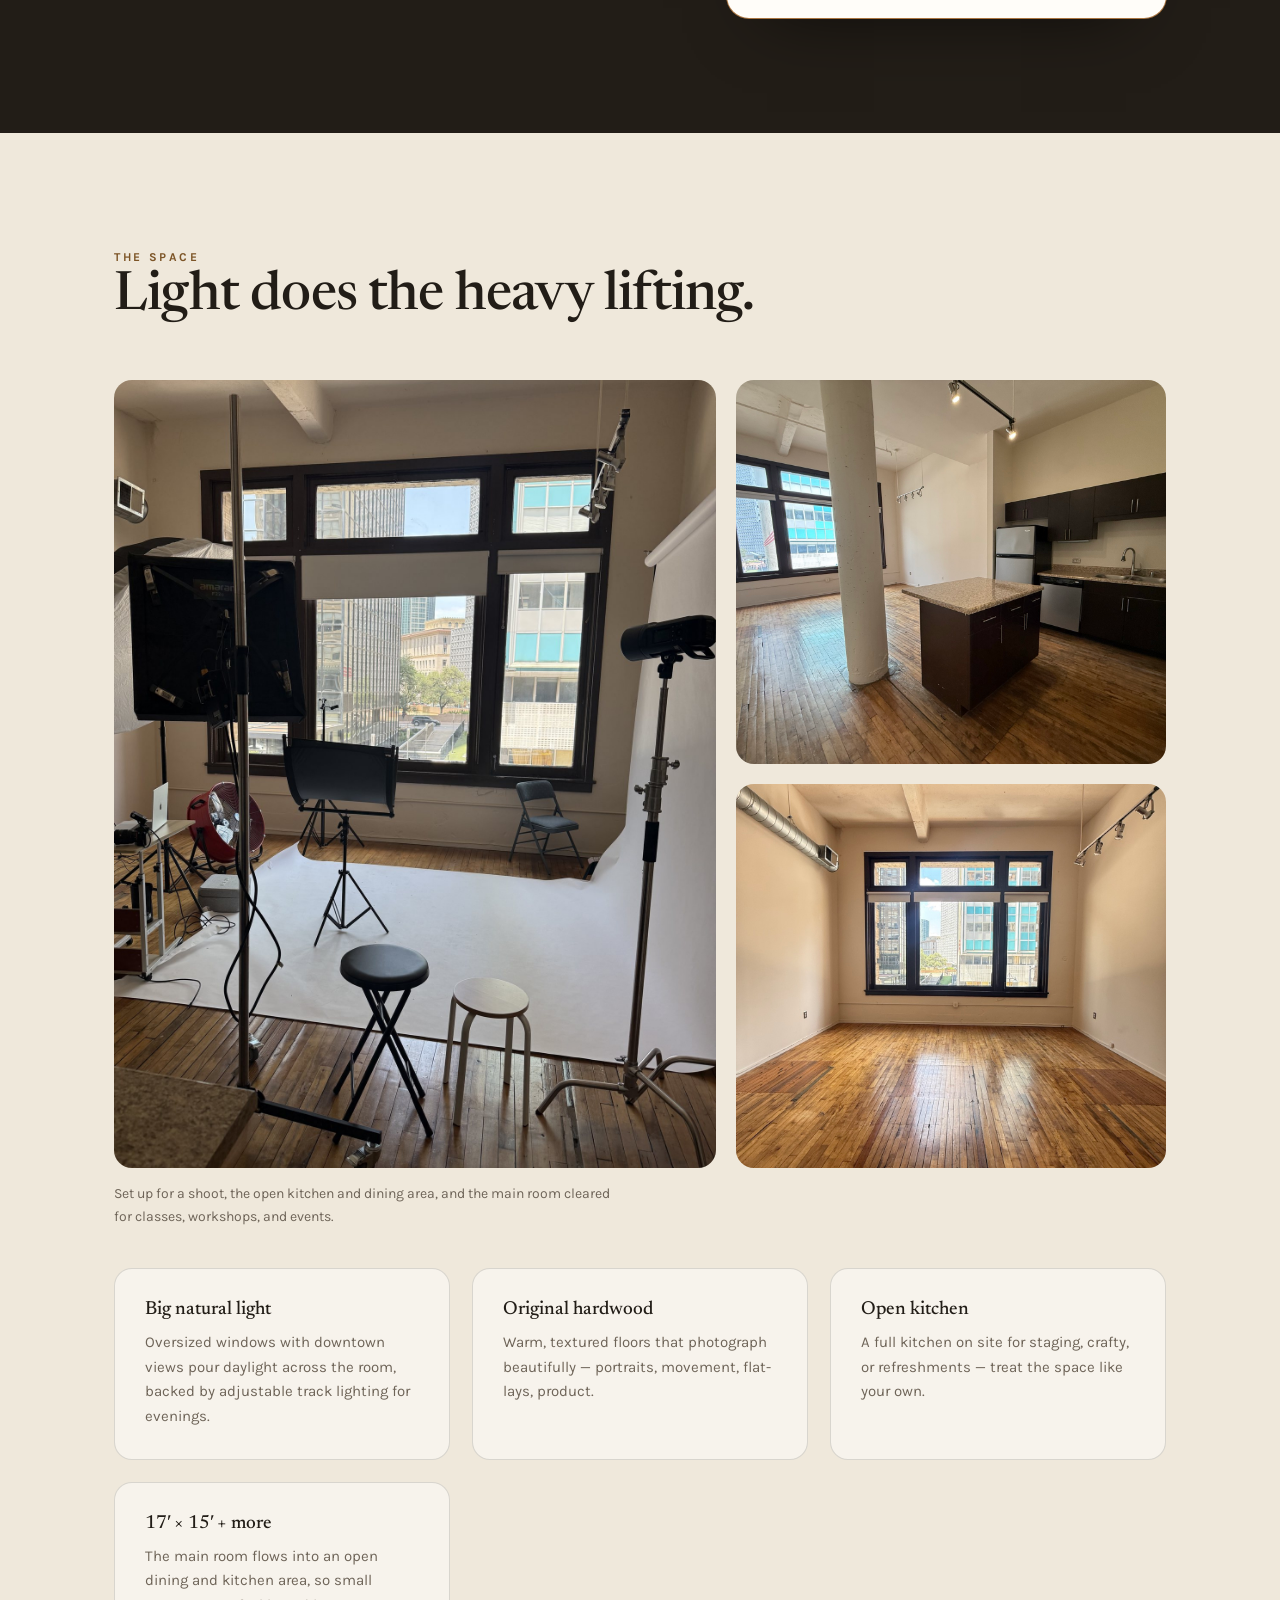
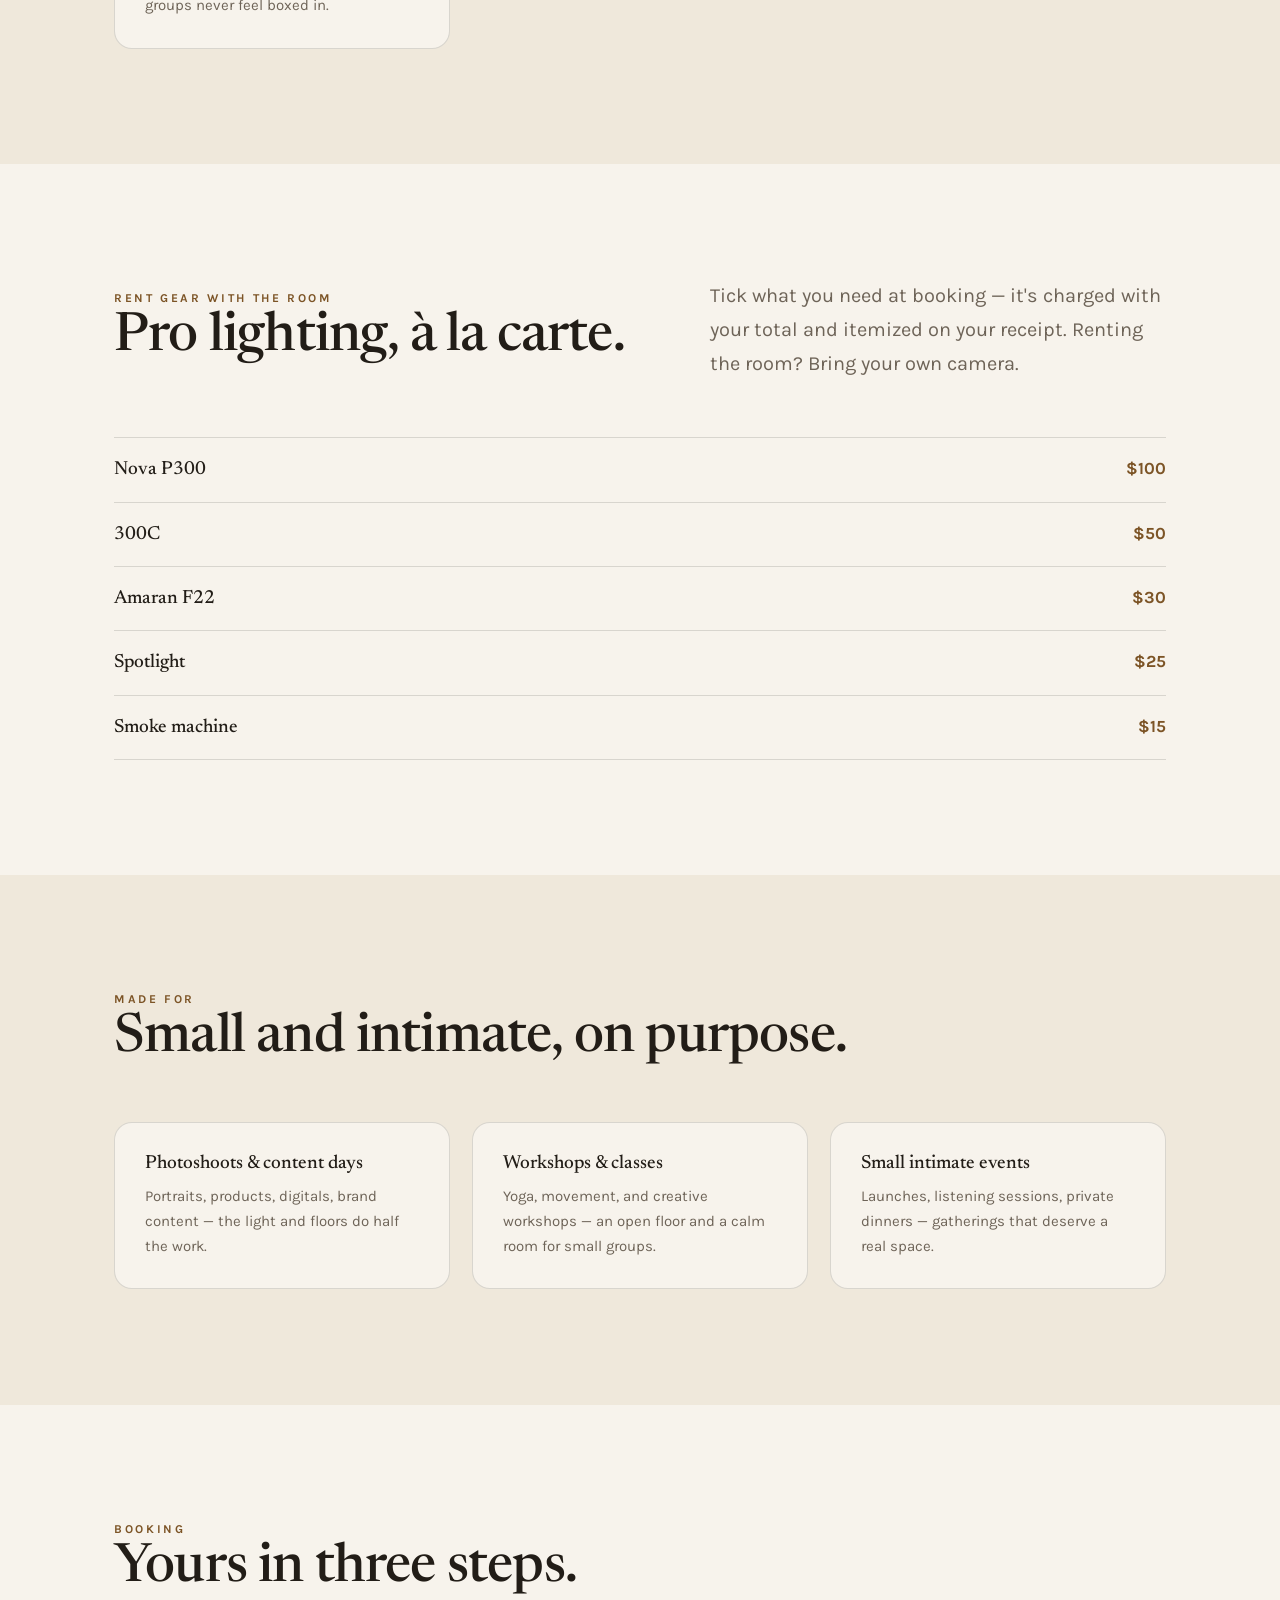
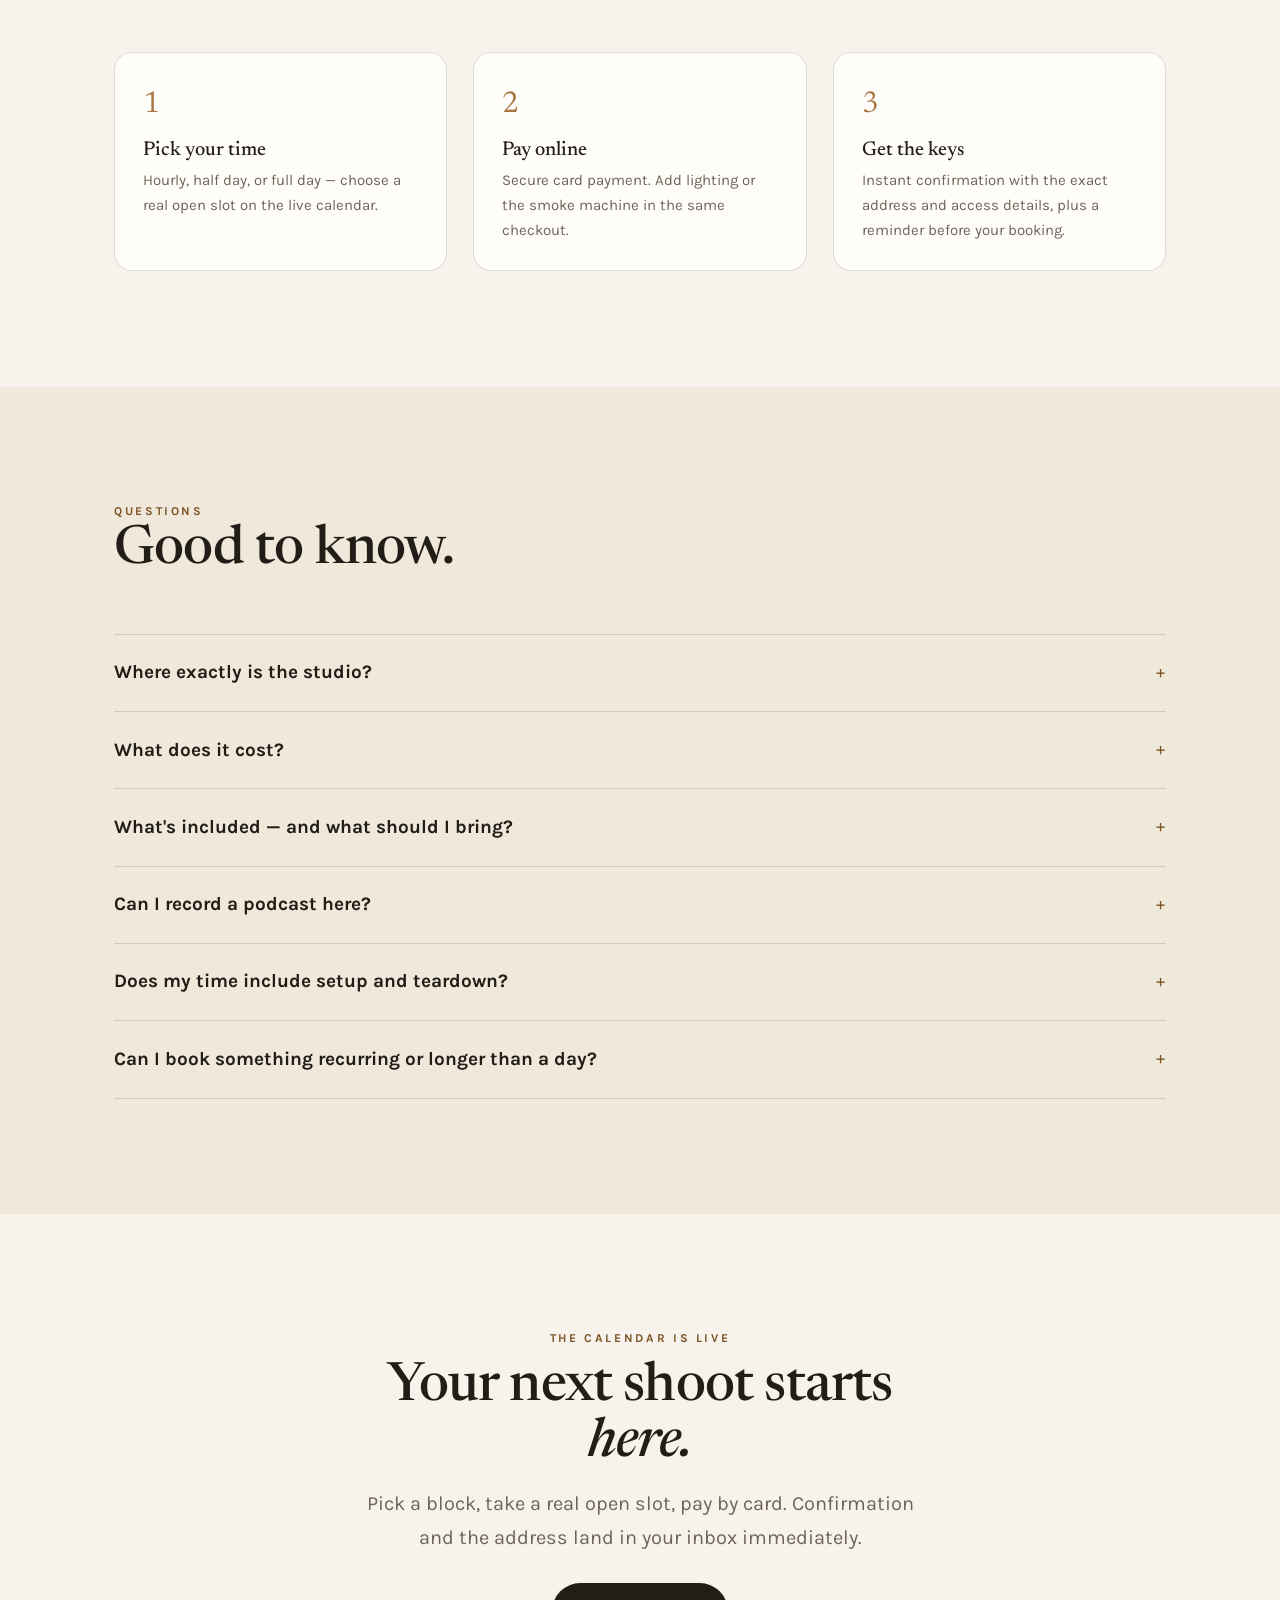
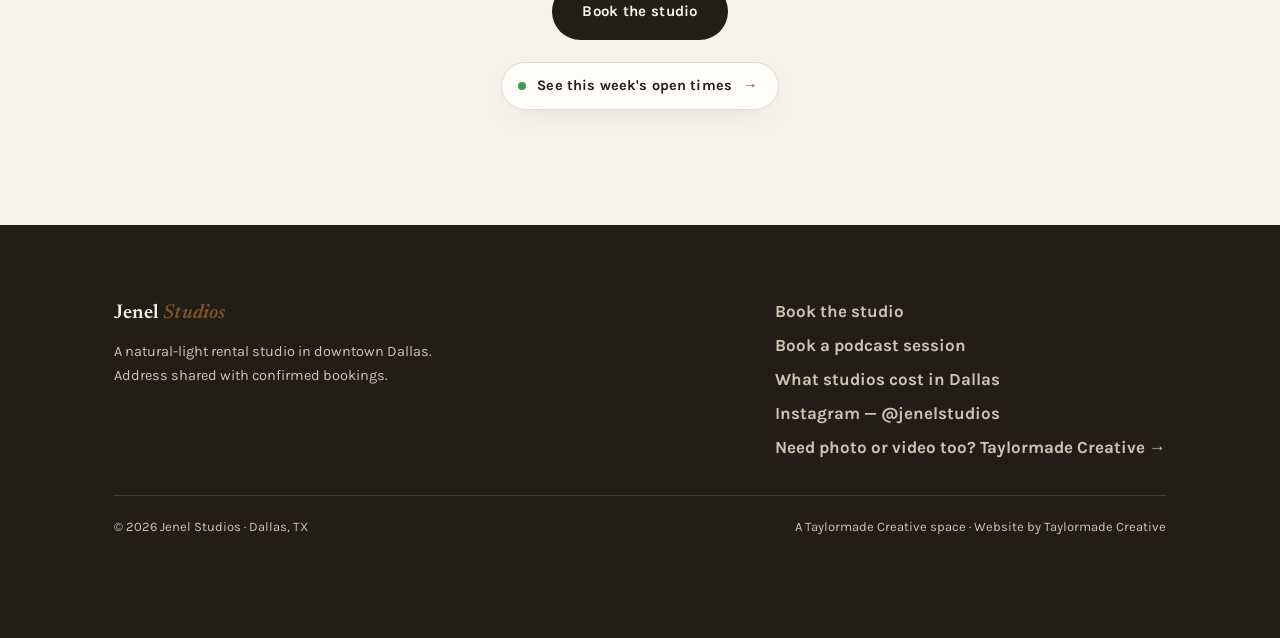
==== commit 0e83b5a1: "Footer + llms.txt credit: Website by Taylormade Creative, linking the web design page Co-Authored-By" ====
--- a/index.html
+++ b/index.html
@@ -5,7 +5,7 @@
   <meta name="viewport" content="width=device-width, initial-scale=1.0">
   <title>Jenel Studios — Natural-Light Studio Rental in Downtown Dallas, from $60/hr</title>
   <meta name="description" content="Jenel Studios is a natural-light rental studio in downtown Dallas — hardwood floors, big windows, kitchen access. Book by the hour, half day, or full day and pay online. Perfect for photoshoots, content days, podcasts, workshops, and yoga classes.">
-  <link rel="canonical" href="https://studio.taylormadecreative.net/">
+  <link rel="canonical" href="https://jenelstudios.com/">
   <link rel="icon" href="data:image/svg+xml,%3Csvg xmlns='http://www.w3.org/2000/svg' viewBox='0 0 32 32'%3E%3Crect width='32' height='32' rx='7' fill='%23221d17'/%3E%3Ctext x='16' y='22' font-family='Georgia' font-size='17' font-style='italic' fill='%23e8c891' text-anchor='middle'%3EJ%3C/text%3E%3C/svg%3E">
   <script>document.documentElement.classList.add("js");</script>
 
@@ -14,17 +14,17 @@
   <meta property="og:locale" content="en_US">
   <meta property="og:title" content="Jenel Studios — Downtown Dallas Studio Rental, from $60/hr">
   <meta property="og:description" content="Natural light, hardwood floors, big windows. Book by the hour, half day, or full day — pay online, confirmed instantly.">
-  <meta property="og:image" content="https://studio.taylormadecreative.net/assets/img/og-jenel-studios.jpg">
-  <meta property="og:image:secure_url" content="https://studio.taylormadecreative.net/assets/img/og-jenel-studios.jpg">
+  <meta property="og:image" content="https://jenelstudios.com/assets/img/og-jenel-studios.jpg">
+  <meta property="og:image:secure_url" content="https://jenelstudios.com/assets/img/og-jenel-studios.jpg">
   <meta property="og:image:type" content="image/jpeg">
   <meta property="og:image:width" content="1200">
   <meta property="og:image:height" content="630">
   <meta property="og:image:alt" content="Jenel Studios — a downtown Dallas rental studio set up with lights, a white backdrop, and big windows looking onto the skyline. From $60/hr.">
-  <meta property="og:url" content="https://studio.taylormadecreative.net/">
+  <meta property="og:url" content="https://jenelstudios.com/">
   <meta name="twitter:card" content="summary_large_image">
   <meta name="twitter:title" content="Jenel Studios — Downtown Dallas Studio Rental, from $60/hr">
   <meta name="twitter:description" content="Natural light, hardwood floors, big windows. Book by the hour, half day, or full day — pay online, confirmed instantly.">
-  <meta name="twitter:image" content="https://studio.taylormadecreative.net/assets/img/og-jenel-studios.jpg">
+  <meta name="twitter:image" content="https://jenelstudios.com/assets/img/og-jenel-studios.jpg">
   <meta name="twitter:image:alt" content="Jenel Studios — a downtown Dallas rental studio set up with lights, a white backdrop, and big windows looking onto the skyline.">
 
   <link rel="preconnect" href="https://fonts.googleapis.com">
@@ -44,15 +44,15 @@
   {
     "@context": "https://schema.org",
     "@type": "LocalBusiness",
-    "@id": "https://studio.taylormadecreative.net/#jenel",
+    "@id": "https://jenelstudios.com/#jenel",
     "name": "Jenel Studios",
     "description": "Natural-light rental studio in downtown Dallas — hardwood floors, big windows, kitchen access. Bookable by the hour, half day, or full day for photoshoots, content days, workshops, yoga classes, and small intimate events, plus hourly podcast sessions with the set, cameras, and mics provided.",
-    "url": "https://studio.taylormadecreative.net/",
+    "url": "https://jenelstudios.com/",
     "image": [
-      "https://studio.taylormadecreative.net/assets/img/studio-now-wide.jpg",
-      "https://studio.taylormadecreative.net/assets/img/studio-now.jpg",
-      "https://studio.taylormadecreative.net/assets/img/studio-2.jpg",
-      "https://studio.taylormadecreative.net/assets/img/podcast-set-wide.jpg"
+      "https://jenelstudios.com/assets/img/studio-now-wide.jpg",
+      "https://jenelstudios.com/assets/img/studio-now.jpg",
+      "https://jenelstudios.com/assets/img/studio-2.jpg",
+      "https://jenelstudios.com/assets/img/podcast-set-wide.jpg"
     ],
     "areaServed": { "@type": "Place", "name": "Dallas, TX" },
     "priceRange": "$60–$600",
@@ -386,7 +386,7 @@
       </div>
       <div class="footer-bottom">
         <span>© <span id="year">2026</span> Jenel Studios · Dallas, TX</span>
-        <span>A Taylormade Creative space</span>
+        <span>A Taylormade Creative space · <a href="https://www.taylormadecreative.net/web-design/">Website by Taylormade Creative</a></span>
       </div>
     </div>
   </footer>
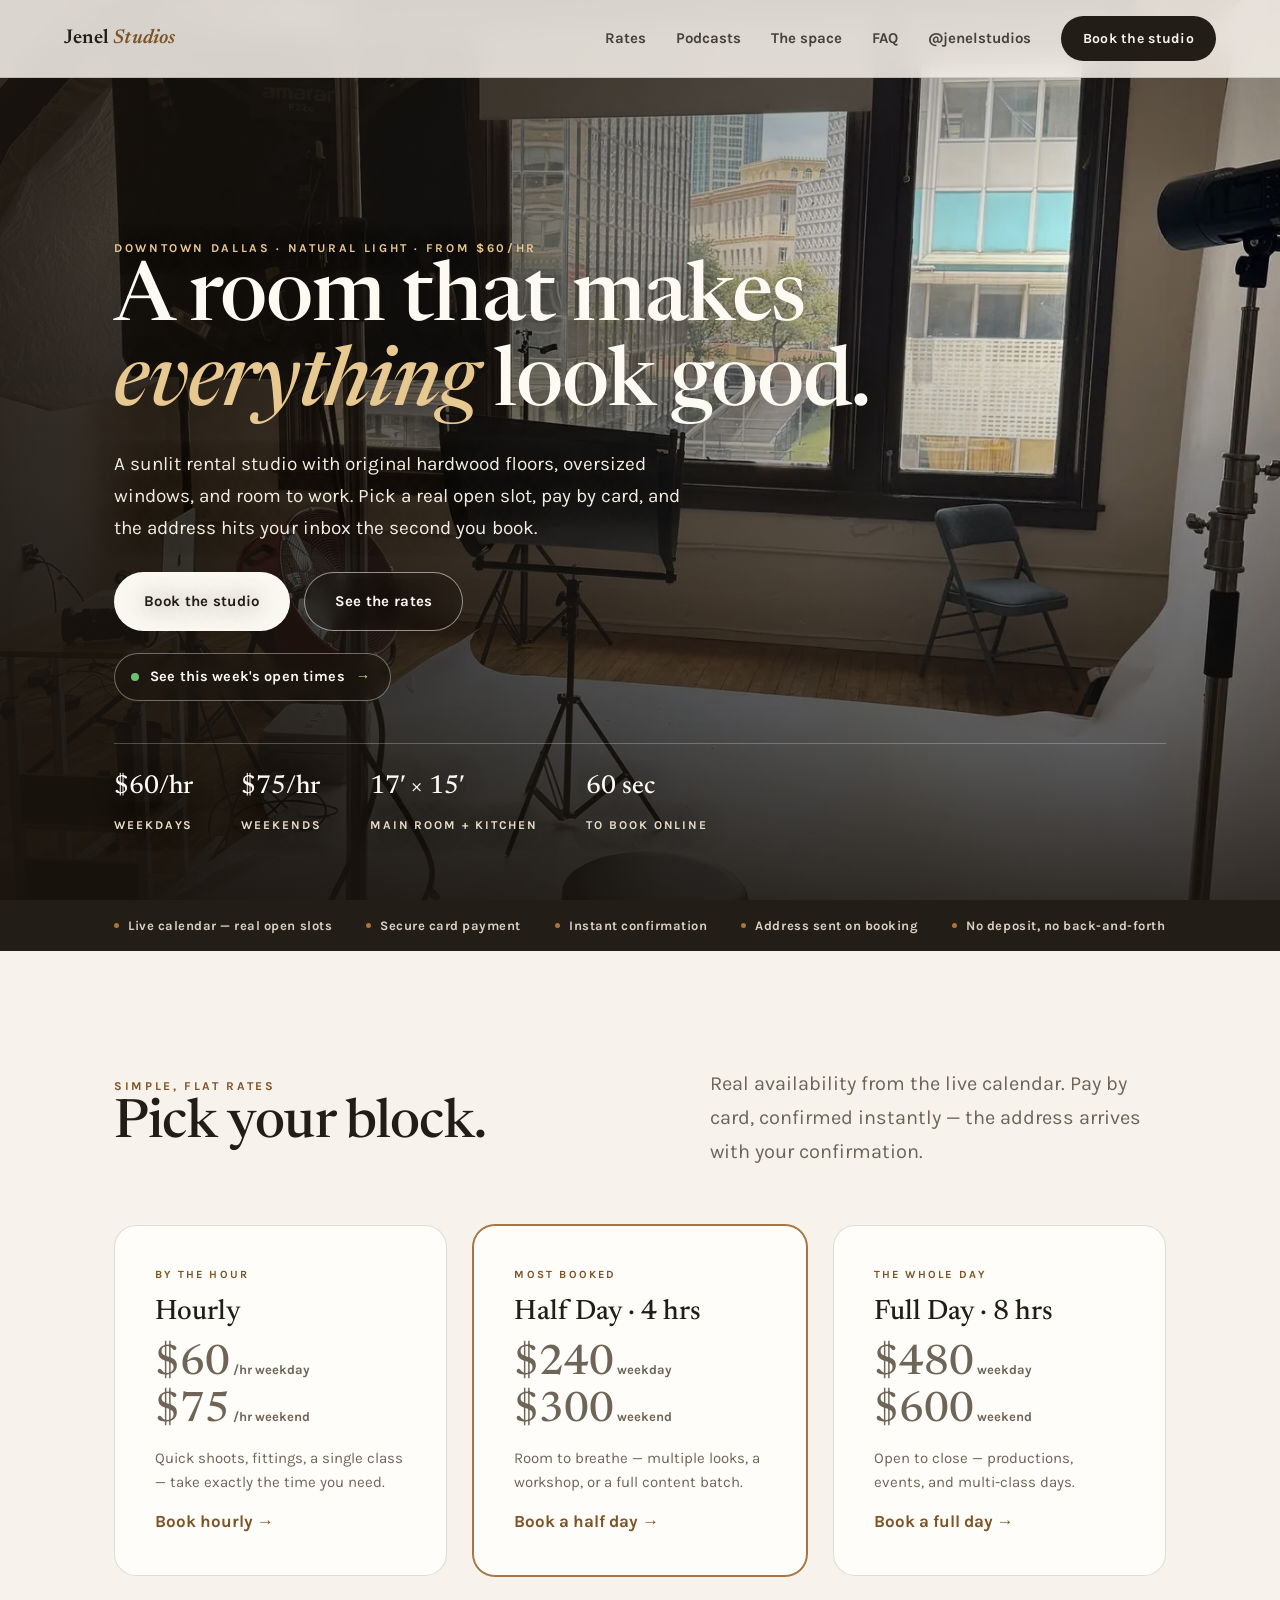
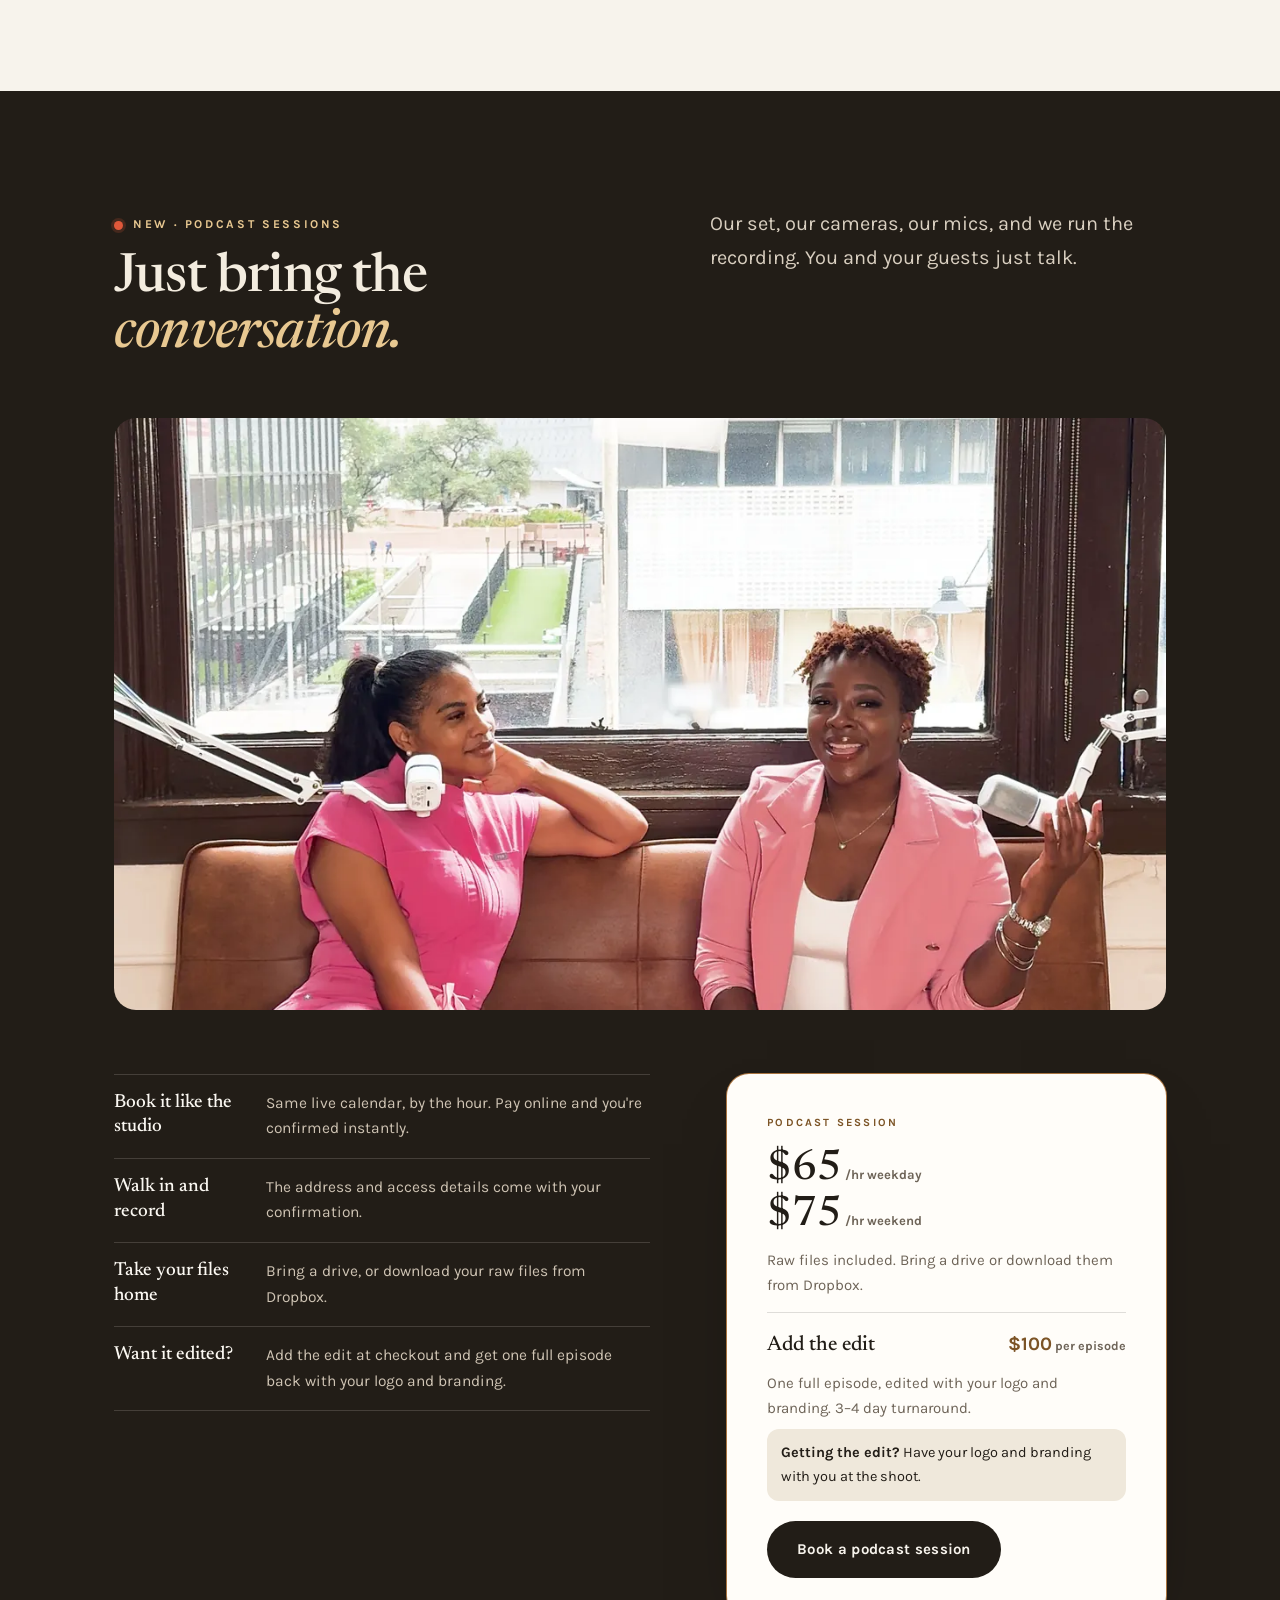
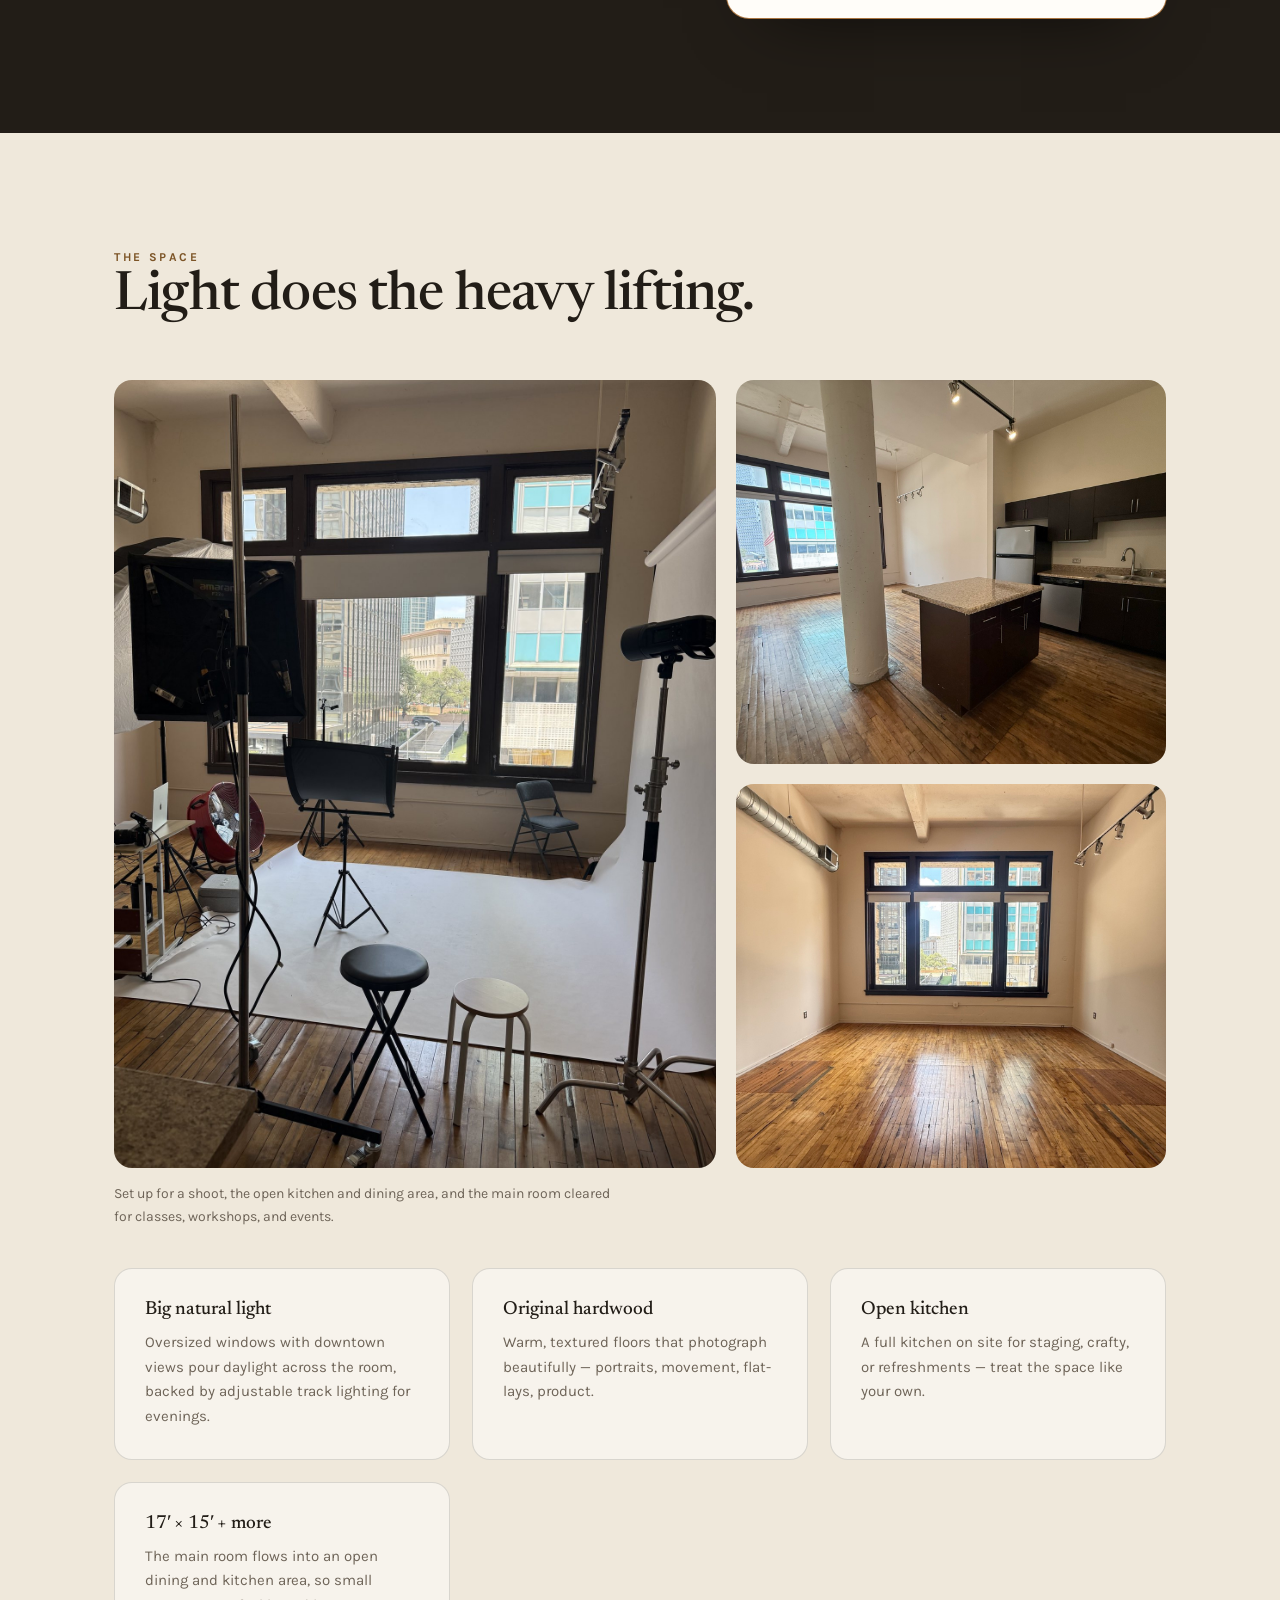
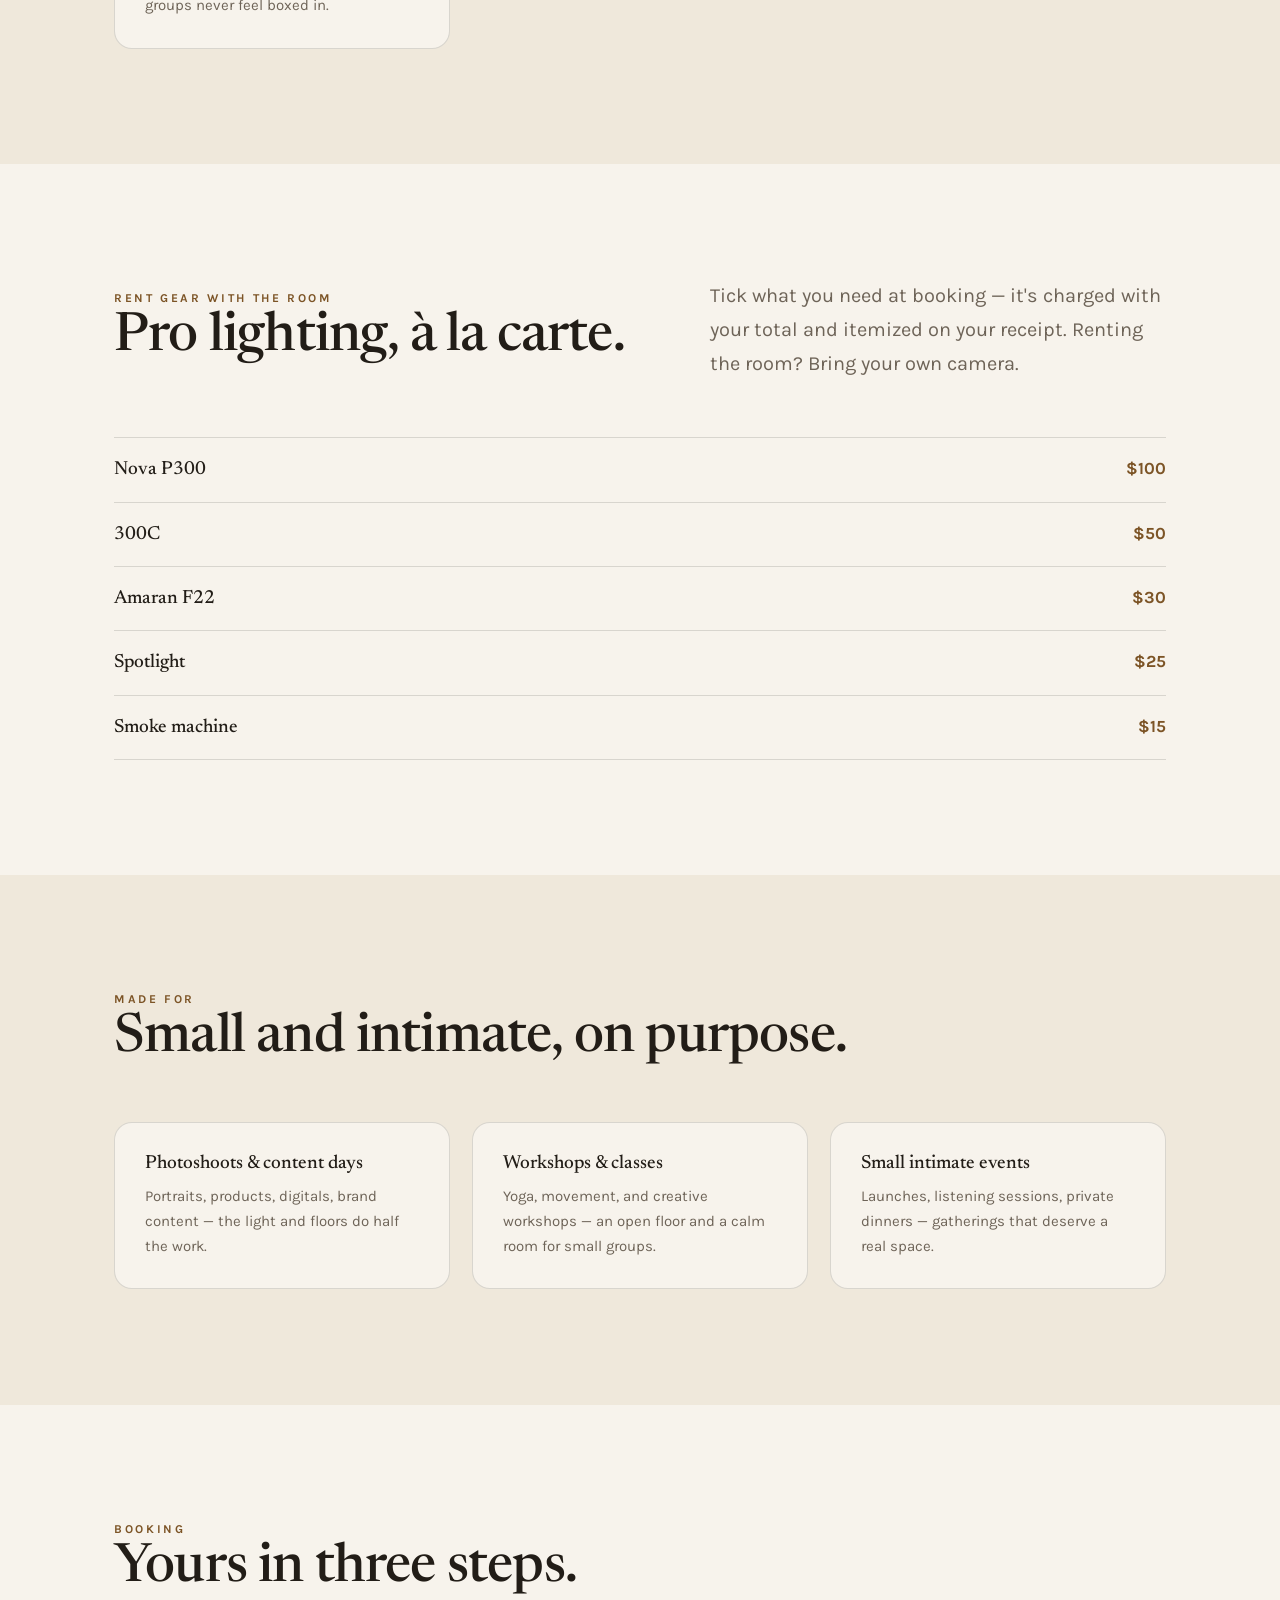
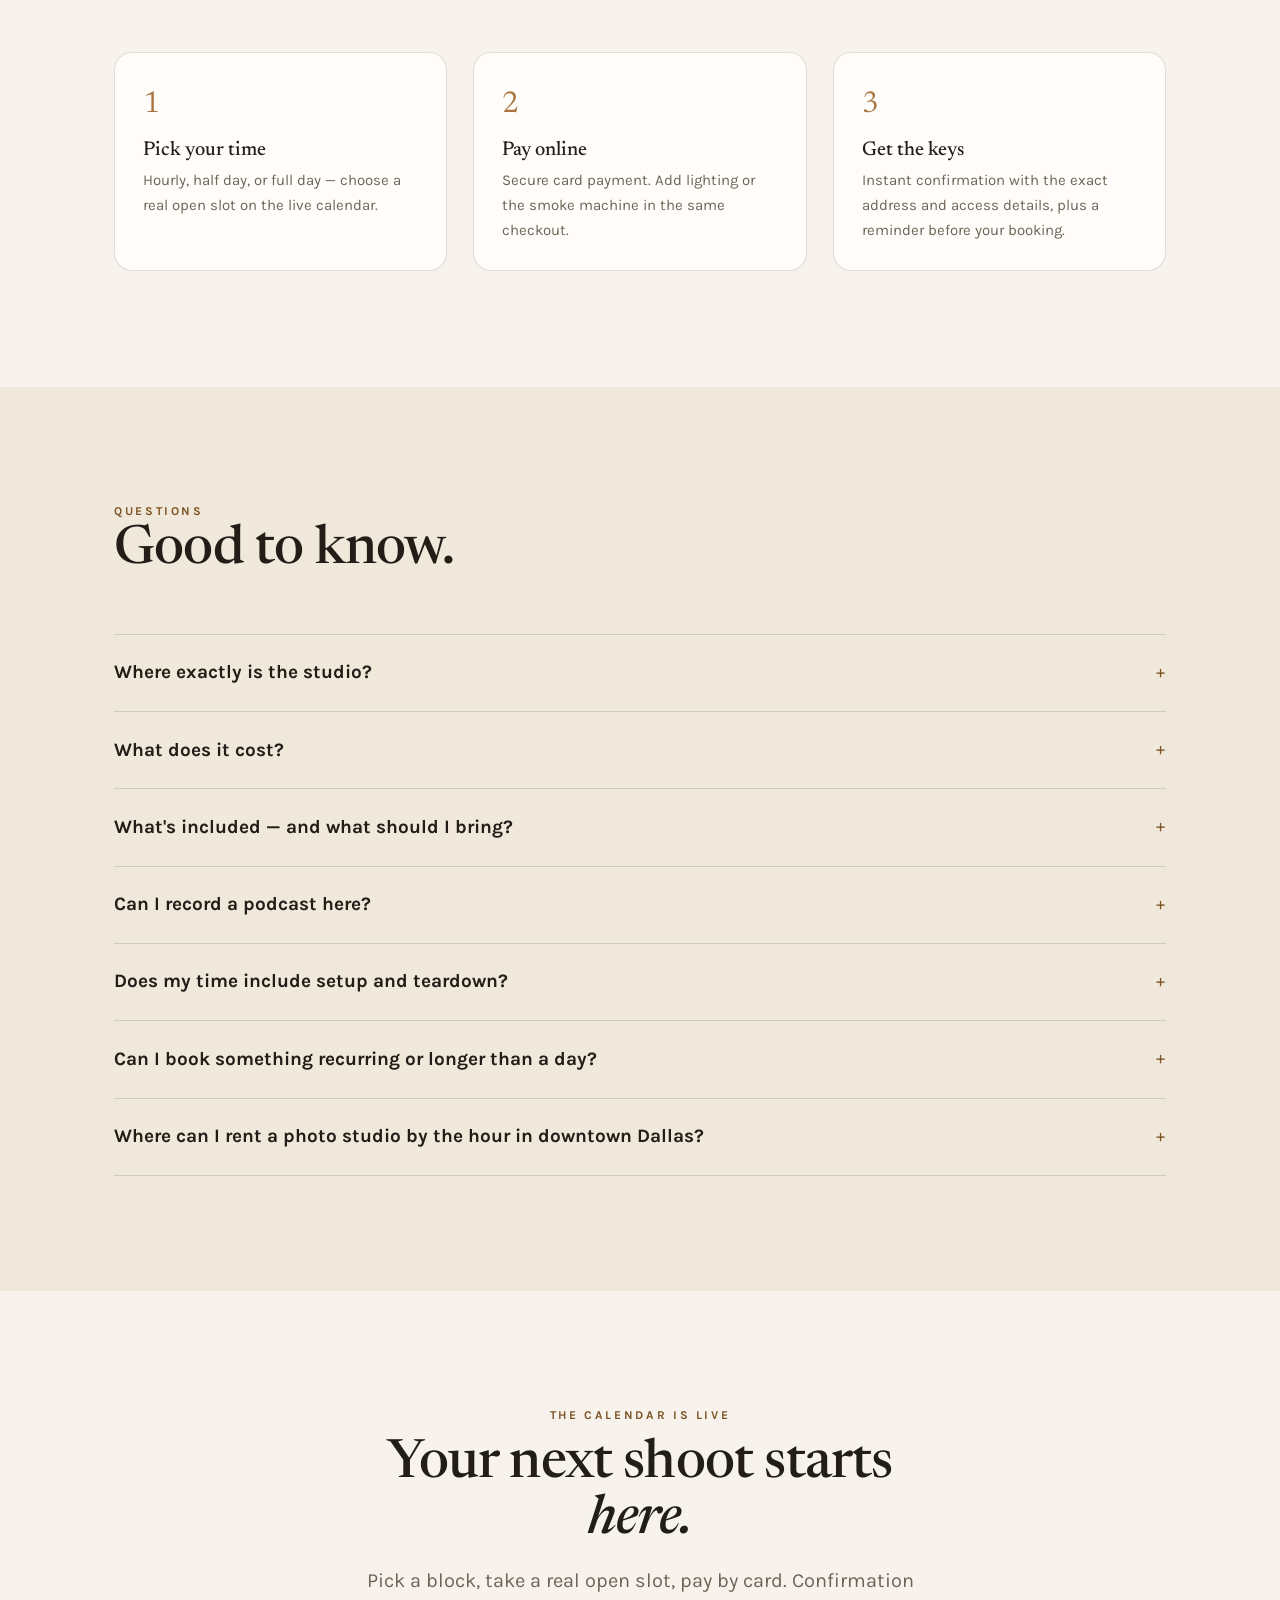
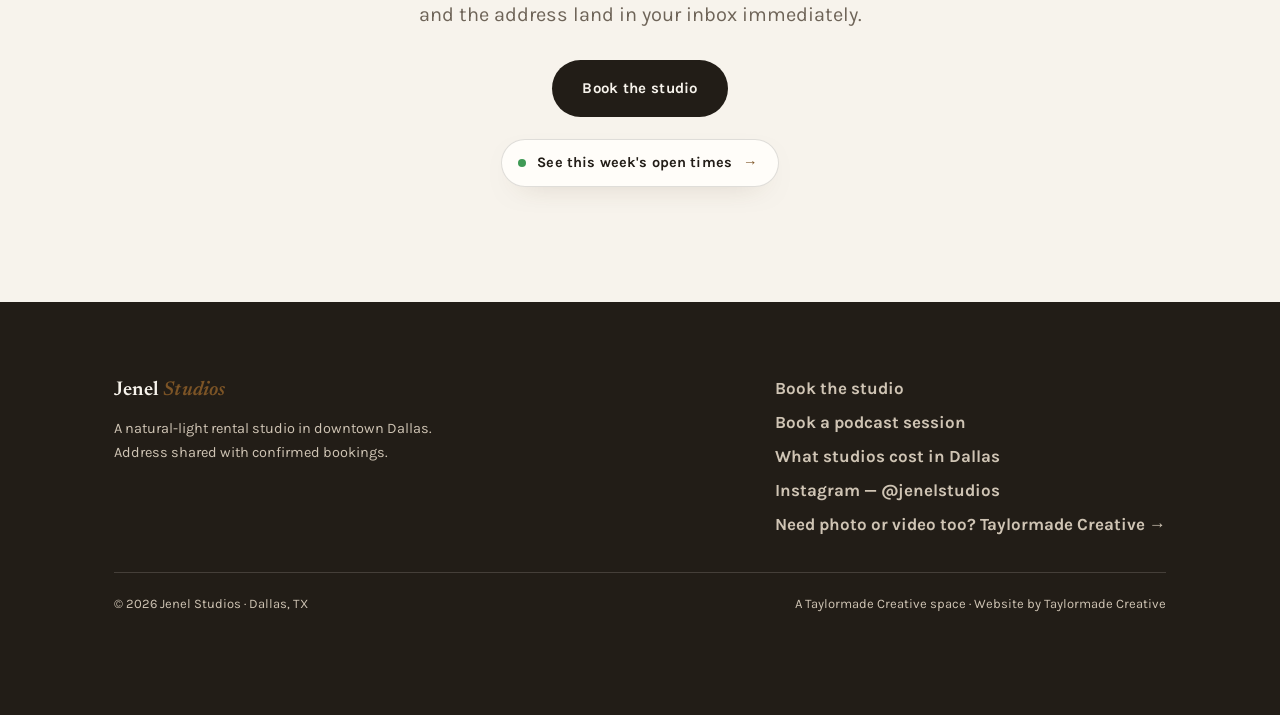
==== commit e0b7d854: "AI and search findability: How did you find the studio question, longer search snippets, hourly rent" ====
--- a/index.html
+++ b/index.html
@@ -5,6 +5,7 @@
   <meta name="viewport" content="width=device-width, initial-scale=1.0">
   <title>Jenel Studios — Natural-Light Studio Rental in Downtown Dallas, from $60/hr</title>
   <meta name="description" content="Jenel Studios is a natural-light rental studio in downtown Dallas — hardwood floors, big windows, kitchen access. Book by the hour, half day, or full day and pay online. Perfect for photoshoots, content days, podcasts, workshops, and yoga classes.">
+  <meta name="robots" content="index,follow,max-image-preview:large,max-snippet:-1">
   <link rel="canonical" href="https://jenelstudios.com/">
   <link rel="icon" href="data:image/svg+xml,%3Csvg xmlns='http://www.w3.org/2000/svg' viewBox='0 0 32 32'%3E%3Crect width='32' height='32' rx='7' fill='%23221d17'/%3E%3Ctext x='16' y='22' font-family='Georgia' font-size='17' font-style='italic' fill='%23e8c891' text-anchor='middle'%3EJ%3C/text%3E%3C/svg%3E">
   <script>document.documentElement.classList.add("js");</script>
@@ -70,24 +71,68 @@
   }
   </script>
   <script type="application/ld+json">
-  {
-    "@context": "https://schema.org",
-    "@type": "FAQPage",
-    "mainEntity": [
-      { "@type": "Question", "name": "How much does it cost to rent Jenel Studios?",
-        "acceptedAnswer": { "@type": "Answer", "text": "$60 per hour on weekdays and $75 per hour on weekends. Half days (4 hours) are $240 weekday / $300 weekend; full days (8 hours) are $480 weekday / $600 weekend. Pick a real open slot online and pay by card — confirmed instantly." } },
-      { "@type": "Question", "name": "What comes with the studio?",
-        "acceptedAnswer": { "@type": "Answer", "text": "A 17 x 15 ft main room flowing into an open dining and kitchen area — natural light from big windows, hardwood floors, and track lighting. Pro lighting rents as add-ons at booking: Nova P300 ($100), 300C ($50), Spotlight ($25), Amaran F22 ($30), smoke machine ($15). Room rentals don't include cameras, so bring your own gear. Podcast sessions include the set, cameras, and mics." } },
-      { "@type": "Question", "name": "Can I record a podcast at Jenel Studios?",
-        "acceptedAnswer": { "@type": "Answer", "text": "Yes. Podcast sessions are $65 per hour on weekdays and $75 per hour on weekends. The set, cameras, and mics are provided and we run the recording. Raw files are included: bring a drive or download them from Dropbox. Add the edit for $100: one full episode, edited with your logo and branding, with a 3–4 day turnaround. Have your logo and branding with you at the shoot." } },
-      { "@type": "Question", "name": "What can I use the studio for?",
-        "acceptedAnswer": { "@type": "Answer", "text": "Photoshoots, content days, podcasts, workshops, yoga and movement classes, and small intimate events." } },
-      { "@type": "Question", "name": "Where is Jenel Studios located?",
-        "acceptedAnswer": { "@type": "Answer", "text": "Downtown Dallas, Texas. The exact address and access details arrive automatically with your booking confirmation." } },
-      { "@type": "Question", "name": "How does booking work?",
-        "acceptedAnswer": { "@type": "Answer", "text": "Pick hourly, half-day, or full-day, choose a real open slot on the live calendar, and pay online. You get an instant confirmation with the address, plus a reminder before your booking." } }
-    ]
-  }
+{
+  "@context": "https://schema.org",
+  "@type": "FAQPage",
+  "mainEntity": [
+    {
+      "@type": "Question",
+      "name": "How much does it cost to rent Jenel Studios?",
+      "acceptedAnswer": {
+        "@type": "Answer",
+        "text": "$60 per hour on weekdays and $75 per hour on weekends. Half days (4 hours) are $240 weekday / $300 weekend; full days (8 hours) are $480 weekday / $600 weekend. Pick a real open slot online and pay by card — confirmed instantly."
+      }
+    },
+    {
+      "@type": "Question",
+      "name": "What comes with the studio?",
+      "acceptedAnswer": {
+        "@type": "Answer",
+        "text": "A 17 x 15 ft main room flowing into an open dining and kitchen area — natural light from big windows, hardwood floors, and track lighting. Pro lighting rents as add-ons at booking: Nova P300 ($100), 300C ($50), Spotlight ($25), Amaran F22 ($30), smoke machine ($15). Room rentals don't include cameras, so bring your own gear. Podcast sessions include the set, cameras, and mics."
+      }
+    },
+    {
+      "@type": "Question",
+      "name": "Can I record a podcast at Jenel Studios?",
+      "acceptedAnswer": {
+        "@type": "Answer",
+        "text": "Yes. Podcast sessions are $65 per hour on weekdays and $75 per hour on weekends. The set, cameras, and mics are provided and we run the recording. Raw files are included: bring a drive or download them from Dropbox. Add the edit for $100: one full episode, edited with your logo and branding, with a 3–4 day turnaround. Have your logo and branding with you at the shoot."
+      }
+    },
+    {
+      "@type": "Question",
+      "name": "What can I use the studio for?",
+      "acceptedAnswer": {
+        "@type": "Answer",
+        "text": "Photoshoots, content days, podcasts, workshops, yoga and movement classes, and small intimate events."
+      }
+    },
+    {
+      "@type": "Question",
+      "name": "Where is Jenel Studios located?",
+      "acceptedAnswer": {
+        "@type": "Answer",
+        "text": "Downtown Dallas, Texas. The exact address and access details arrive automatically with your booking confirmation."
+      }
+    },
+    {
+      "@type": "Question",
+      "name": "How does booking work?",
+      "acceptedAnswer": {
+        "@type": "Answer",
+        "text": "Pick hourly, half-day, or full-day, choose a real open slot on the live calendar, and pay online. You get an instant confirmation with the address, plus a reminder before your booking."
+      }
+    },
+    {
+      "@type": "Question",
+      "name": "Where can I rent a photo studio by the hour in downtown Dallas?",
+      "acceptedAnswer": {
+        "@type": "Answer",
+        "text": "Jenel Studios is a natural-light rental studio in downtown Dallas, bookable by the hour on a live calendar at jenelstudios.com. It's $60 an hour on weekdays and $75 on weekends, paid by card with no deposit. The exact address arrives with your booking confirmation."
+      }
+    }
+  ]
+}
   </script>
 </head>
 <body>
@@ -348,6 +393,10 @@
           <summary>Can I book something recurring or longer than a day?</summary>
           <p class="a">Yes — reach out on Instagram <a href="https://www.instagram.com/jenelstudios/" style="text-decoration:underline;">@jenelstudios</a> or send an inquiry through <a href="https://www.taylormadecreative.net/book/#project" style="text-decoration:underline;">Taylormade Creative</a> and we'll set it up personally.</p>
         </details>
+        <details>
+          <summary>Where can I rent a photo studio by the hour in downtown Dallas?</summary>
+          <p class="a">Jenel Studios is a natural-light rental studio in downtown Dallas, bookable by the hour on a live calendar at jenelstudios.com. It's $60 an hour on weekdays and $75 on weekends, paid by card with no deposit. The exact address arrives with your booking confirmation.</p>
+        </details>
       </div>
     </div>
   </section>
@@ -399,5 +448,6 @@
 
   <script src="js/config.js" defer></script>
   <script src="js/home.js" defer></script>
+  <script src="js/found-via.js?v=20261105" defer></script>
 </body>
 </html>
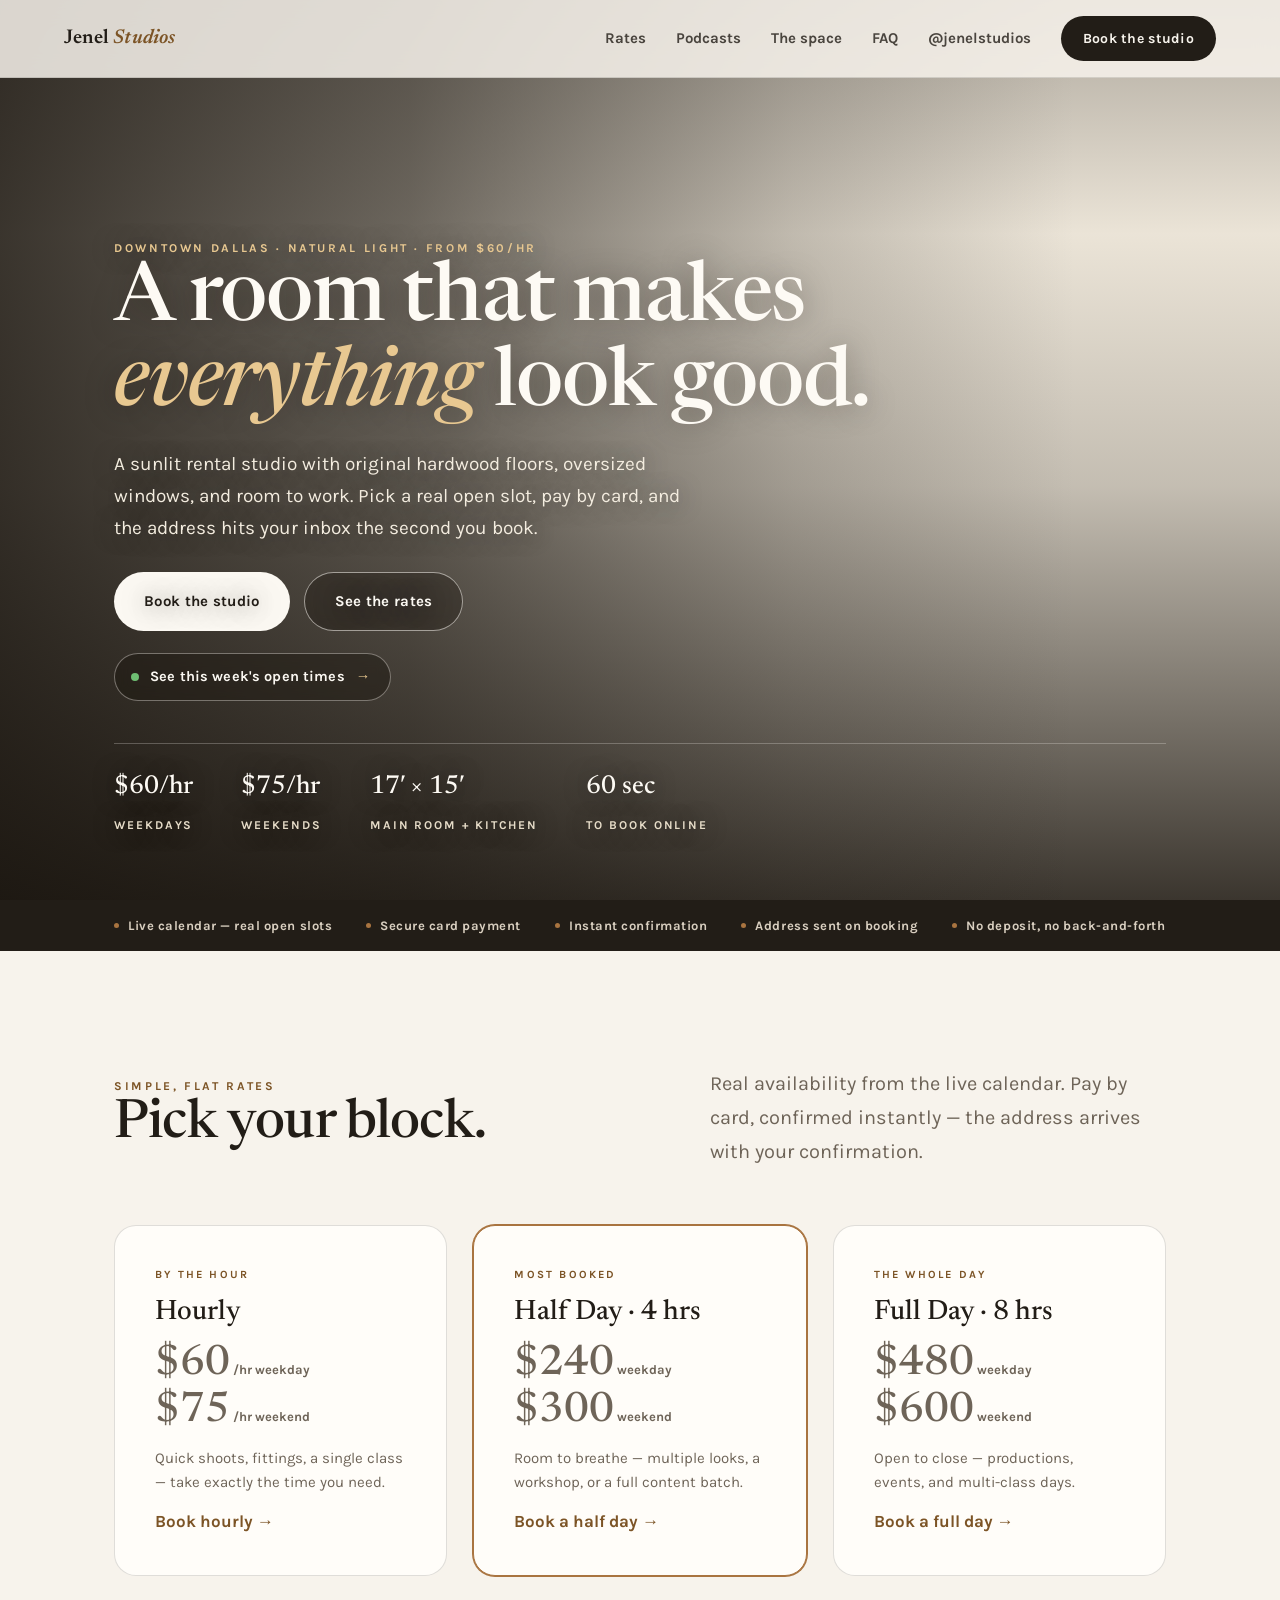
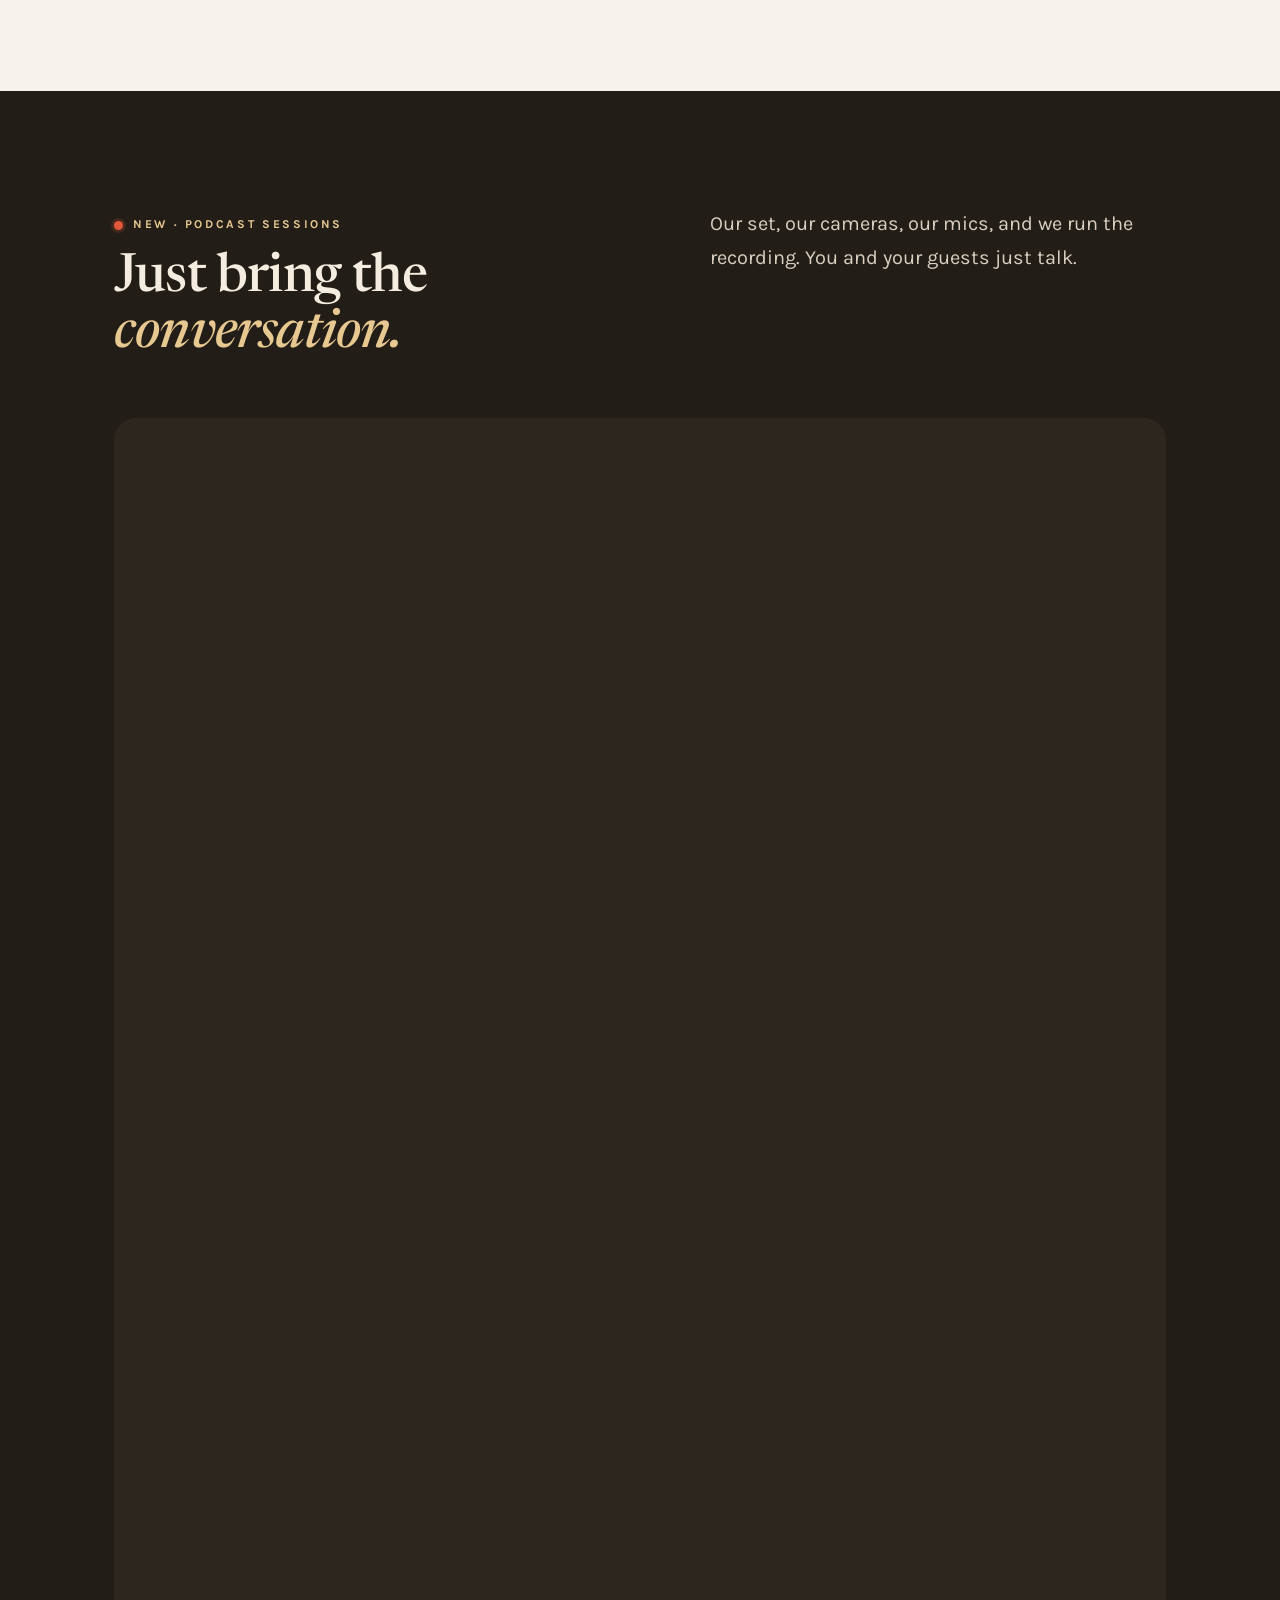
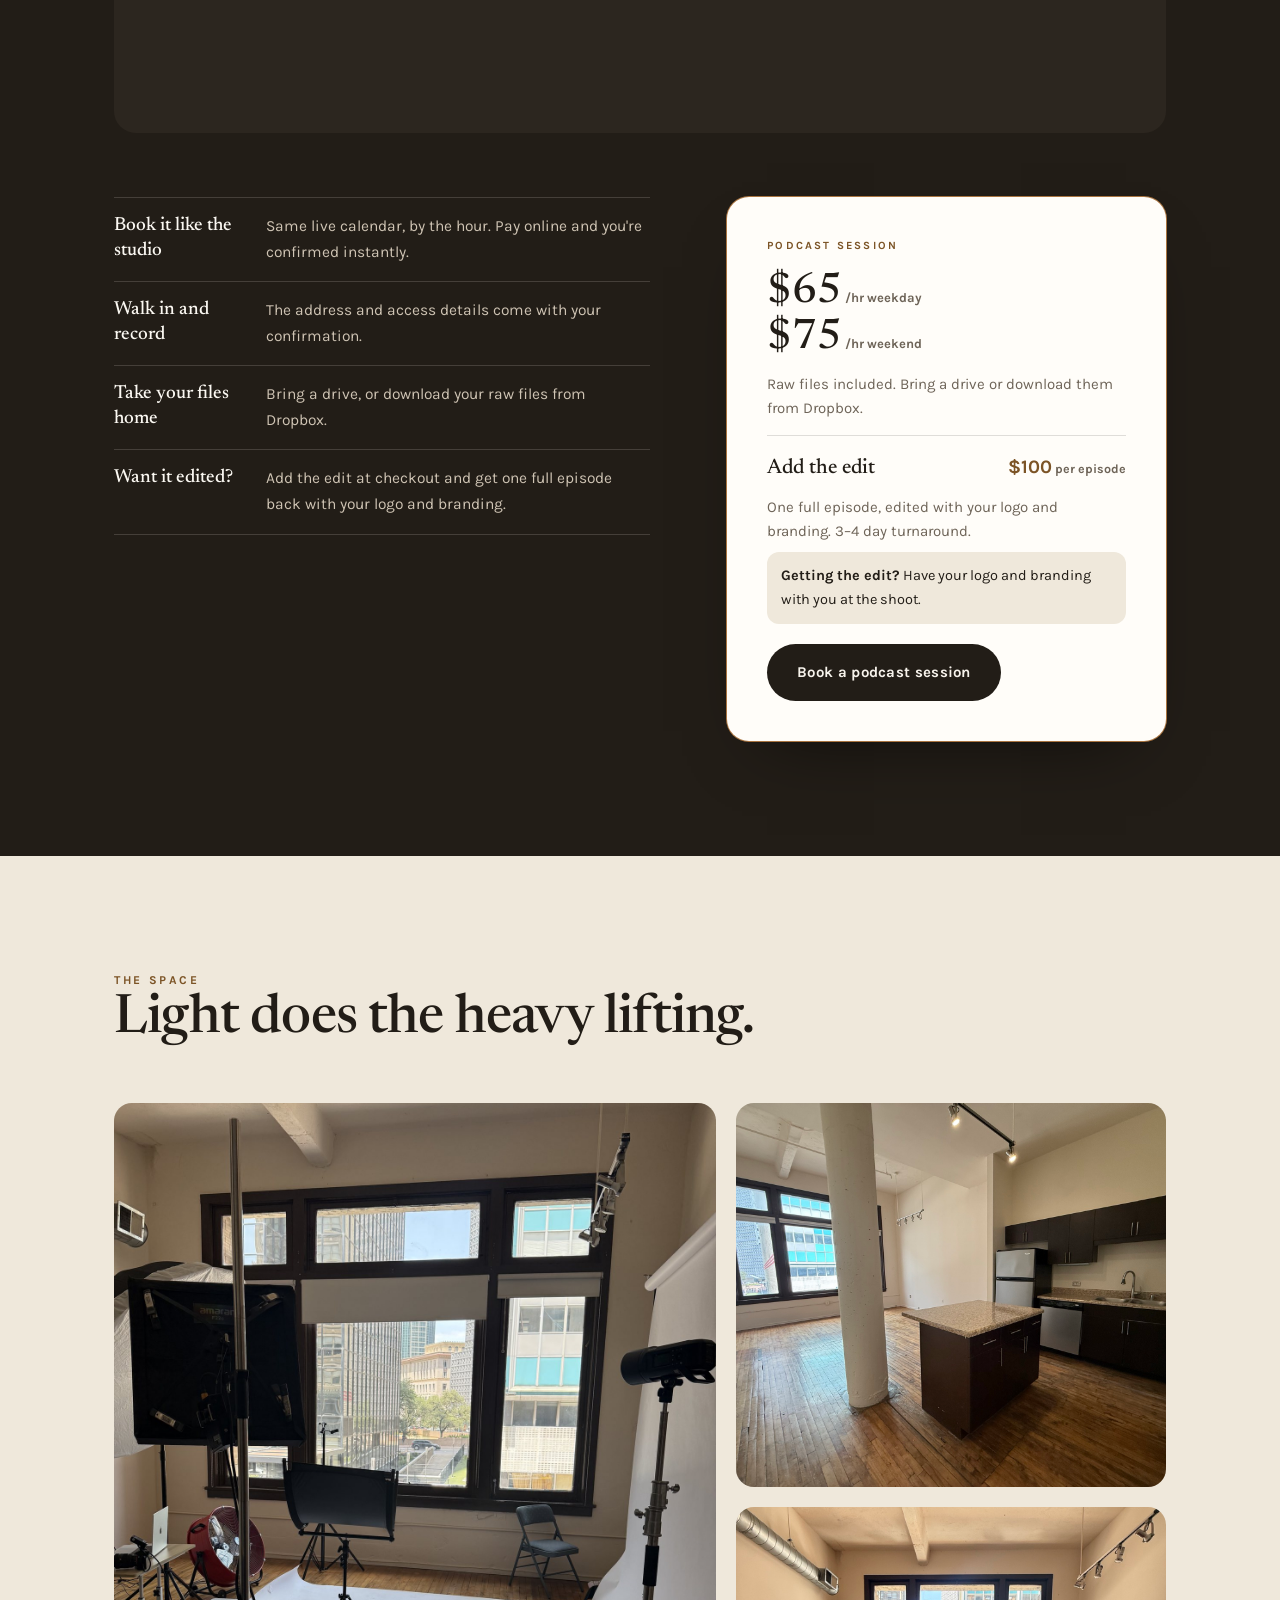
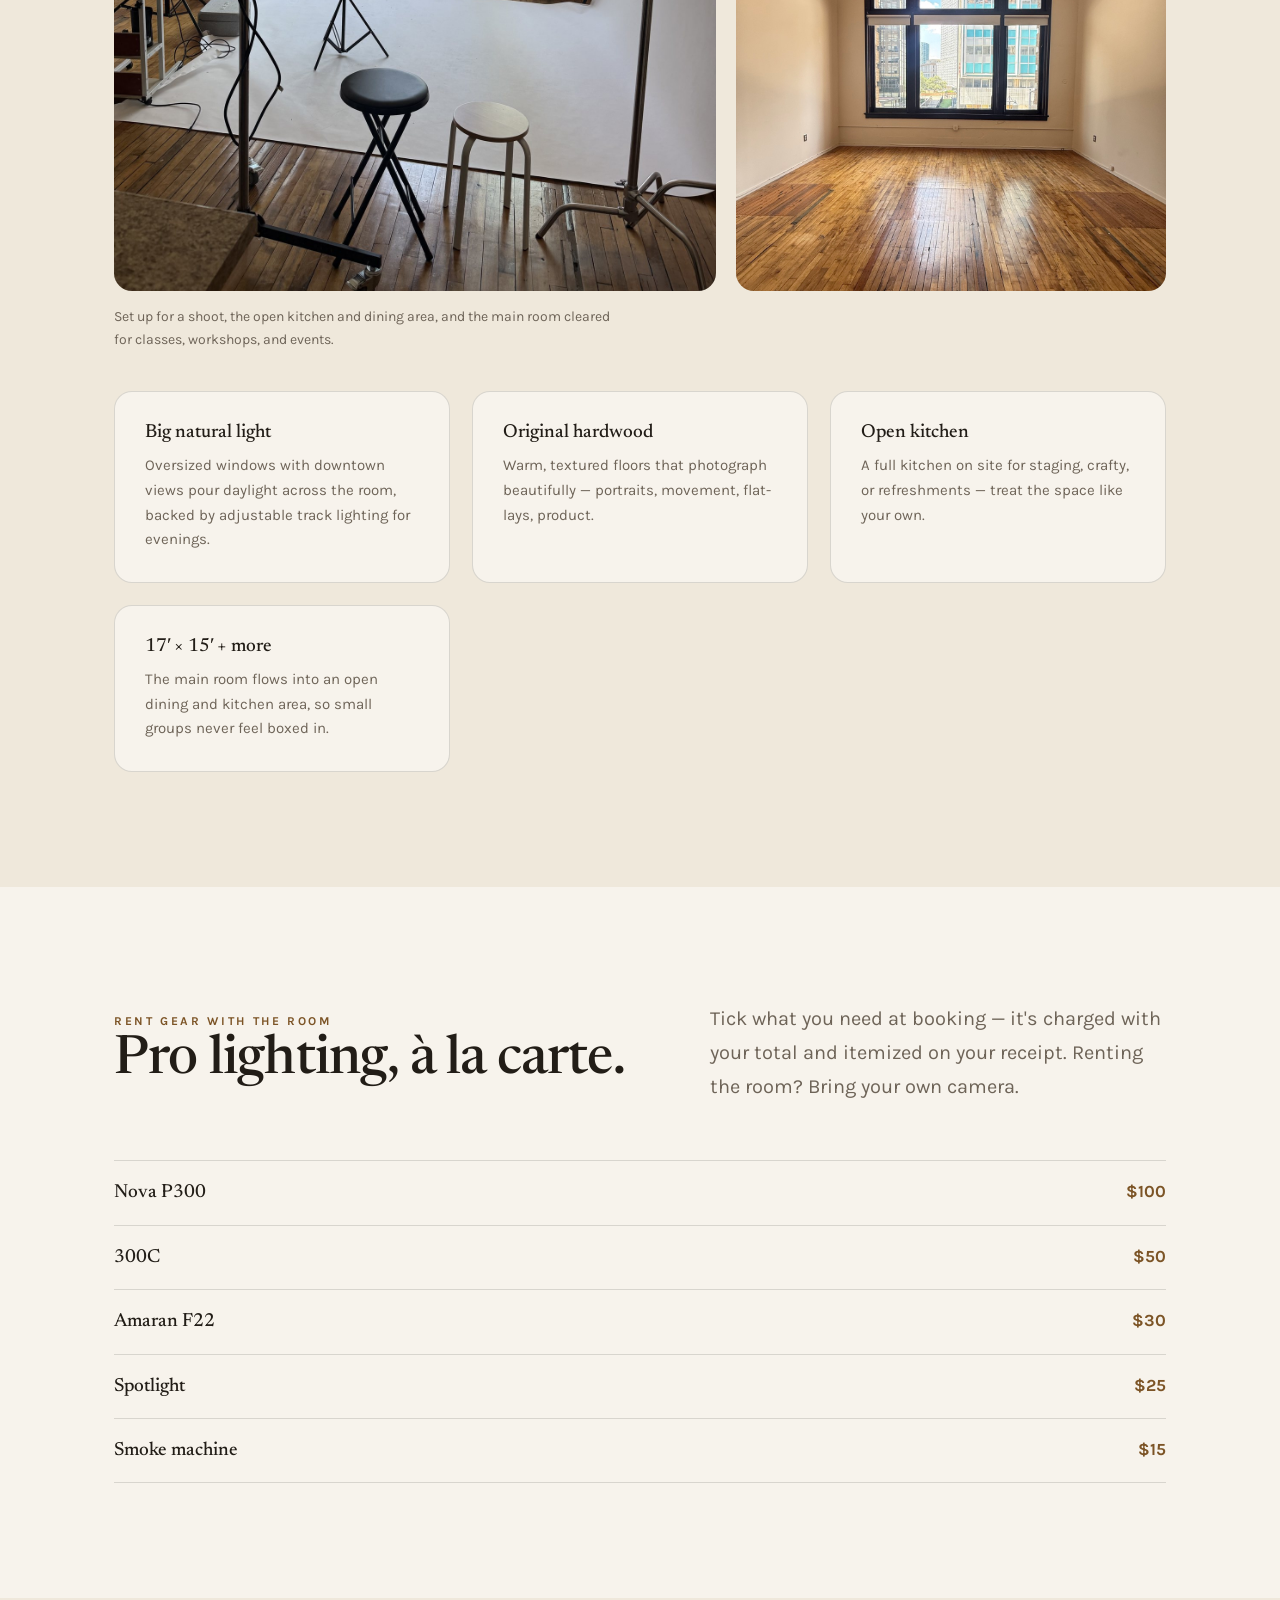
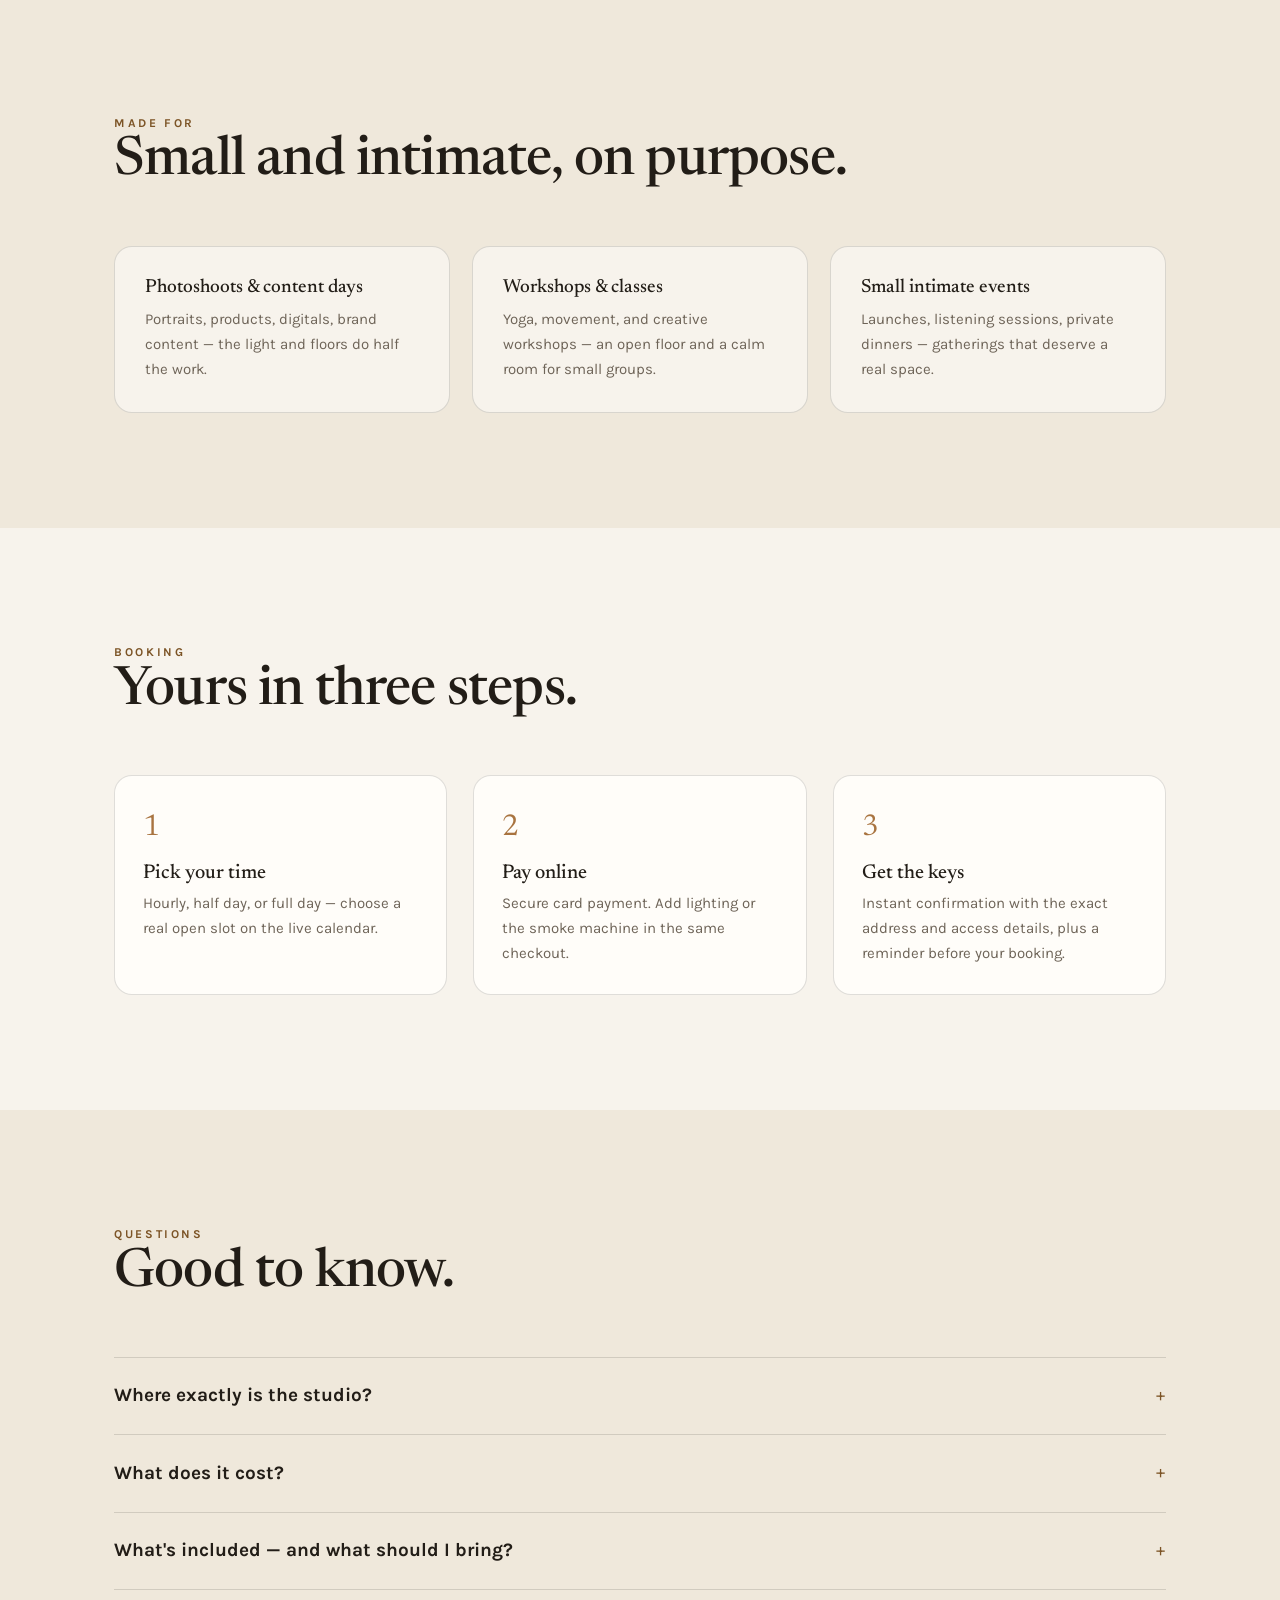
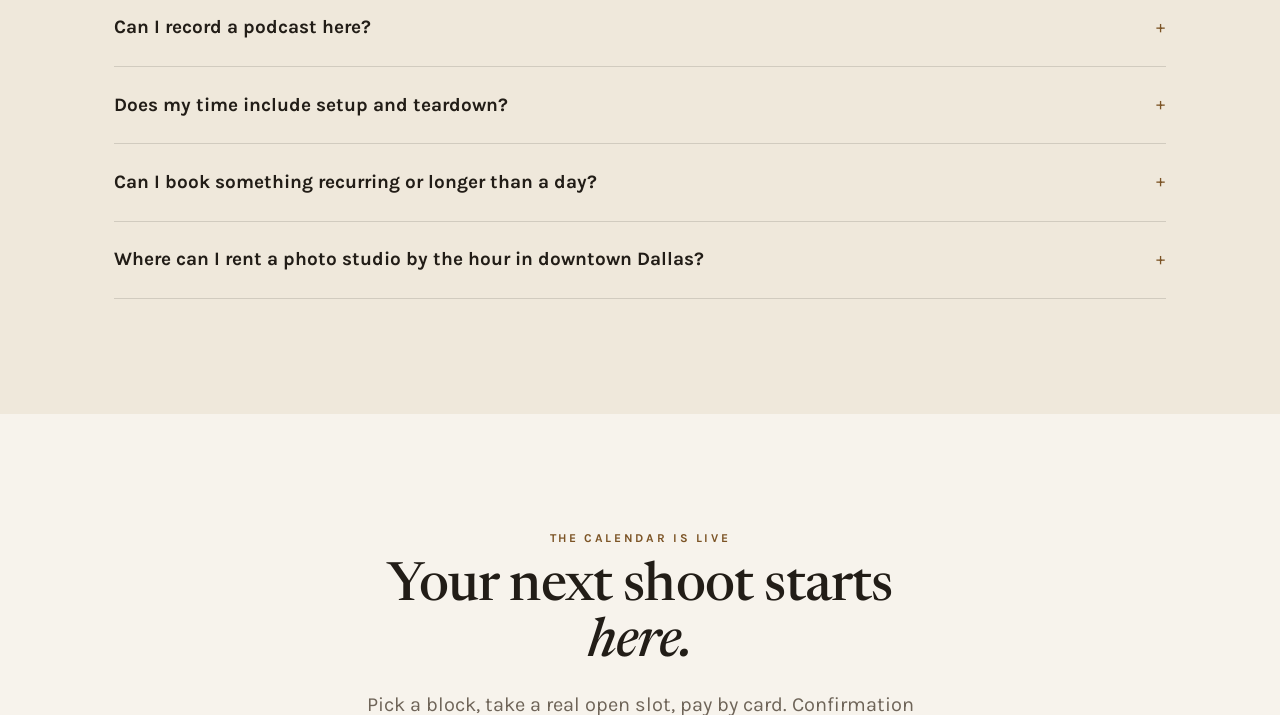
==== commit cb81e2f0: "Analytics: stop counting test browsers, previews and the owner's own devices GA4 now loads only on t" ====
--- a/index.html
+++ b/index.html
@@ -33,12 +33,39 @@
   <link href="https://fonts.googleapis.com/css2?family=Newsreader:ital,opsz,wght@0,6..72,400;0,6..72,500;0,6..72,600;1,6..72,400;1,6..72,500&family=Karla:wght@400;600;700&display=swap" rel="stylesheet">
   <link rel="stylesheet" href="css/jenel.css?v=6">
 
-  <script async src="https://www.googletagmanager.com/gtag/js?id=G-PS0H5W3ZX7"></script>
+  <!-- GA4, not sent from automated/test browsers, from any host but the live site, or from a
+       device that opened any page with ?notrack=1 once (?notrack=0 counts it again). -->
   <script>
     window.dataLayer = window.dataLayer || [];
     function gtag(){dataLayer.push(arguments);}
-    gtag('js', new Date());
-    gtag('config', 'G-PS0H5W3ZX7');
+    (function () {
+      var KEY = "tm-notrack", m = /[?&]notrack=([01])(?:&|#|$)/.exec(location.search), saved = false;
+      try {
+        if (m) { if (m[1] === "1") localStorage.setItem(KEY, "1"); else localStorage.removeItem(KEY); }
+        saved = localStorage.getItem(KEY) === "1";
+      } catch (e) {}
+      if (m) {
+        try { var u = new URL(location.href); u.searchParams.delete("notrack"); history.replaceState(history.state, "", u.pathname + u.search + u.hash); } catch (e) {}
+        var msg = m[1] === "1"
+          ? (saved ? "Google Analytics will not count this browser. (Undo: add ?notrack=0 to any page.)" : "This browser blocked the setting (private mode?). Visits here may still count.")
+          : (saved ? "This browser is still set to not count." : "Google Analytics counts this browser again.");
+        document.addEventListener("DOMContentLoaded", function () {
+          var t = document.createElement("div");
+          t.setAttribute("role", "status");
+          t.textContent = msg;
+          t.style.cssText = "position:fixed;left:50%;bottom:20px;transform:translateX(-50%);z-index:2147483647;max-width:calc(100% - 32px);box-sizing:border-box;padding:12px 18px;border-radius:12px;background:#111;color:#fff;font:600 14px/1.4 system-ui,-apple-system,sans-serif;text-align:center;box-shadow:0 6px 24px rgba(0,0,0,.35)";
+          document.body.appendChild(t);
+          setTimeout(function () { t.remove(); }, 7000);
+        });
+      }
+      if (saved || navigator.webdriver || !/^(www\.)?jenelstudios\.com$/.test(location.hostname)) return;
+      var s = document.createElement("script");
+      s.async = true;
+      s.src = "https://www.googletagmanager.com/gtag/js?id=G-PS0H5W3ZX7";
+      document.head.appendChild(s);
+      gtag("js", new Date());
+      gtag("config", "G-PS0H5W3ZX7");
+    })();
   </script>
 
   <script type="application/ld+json">
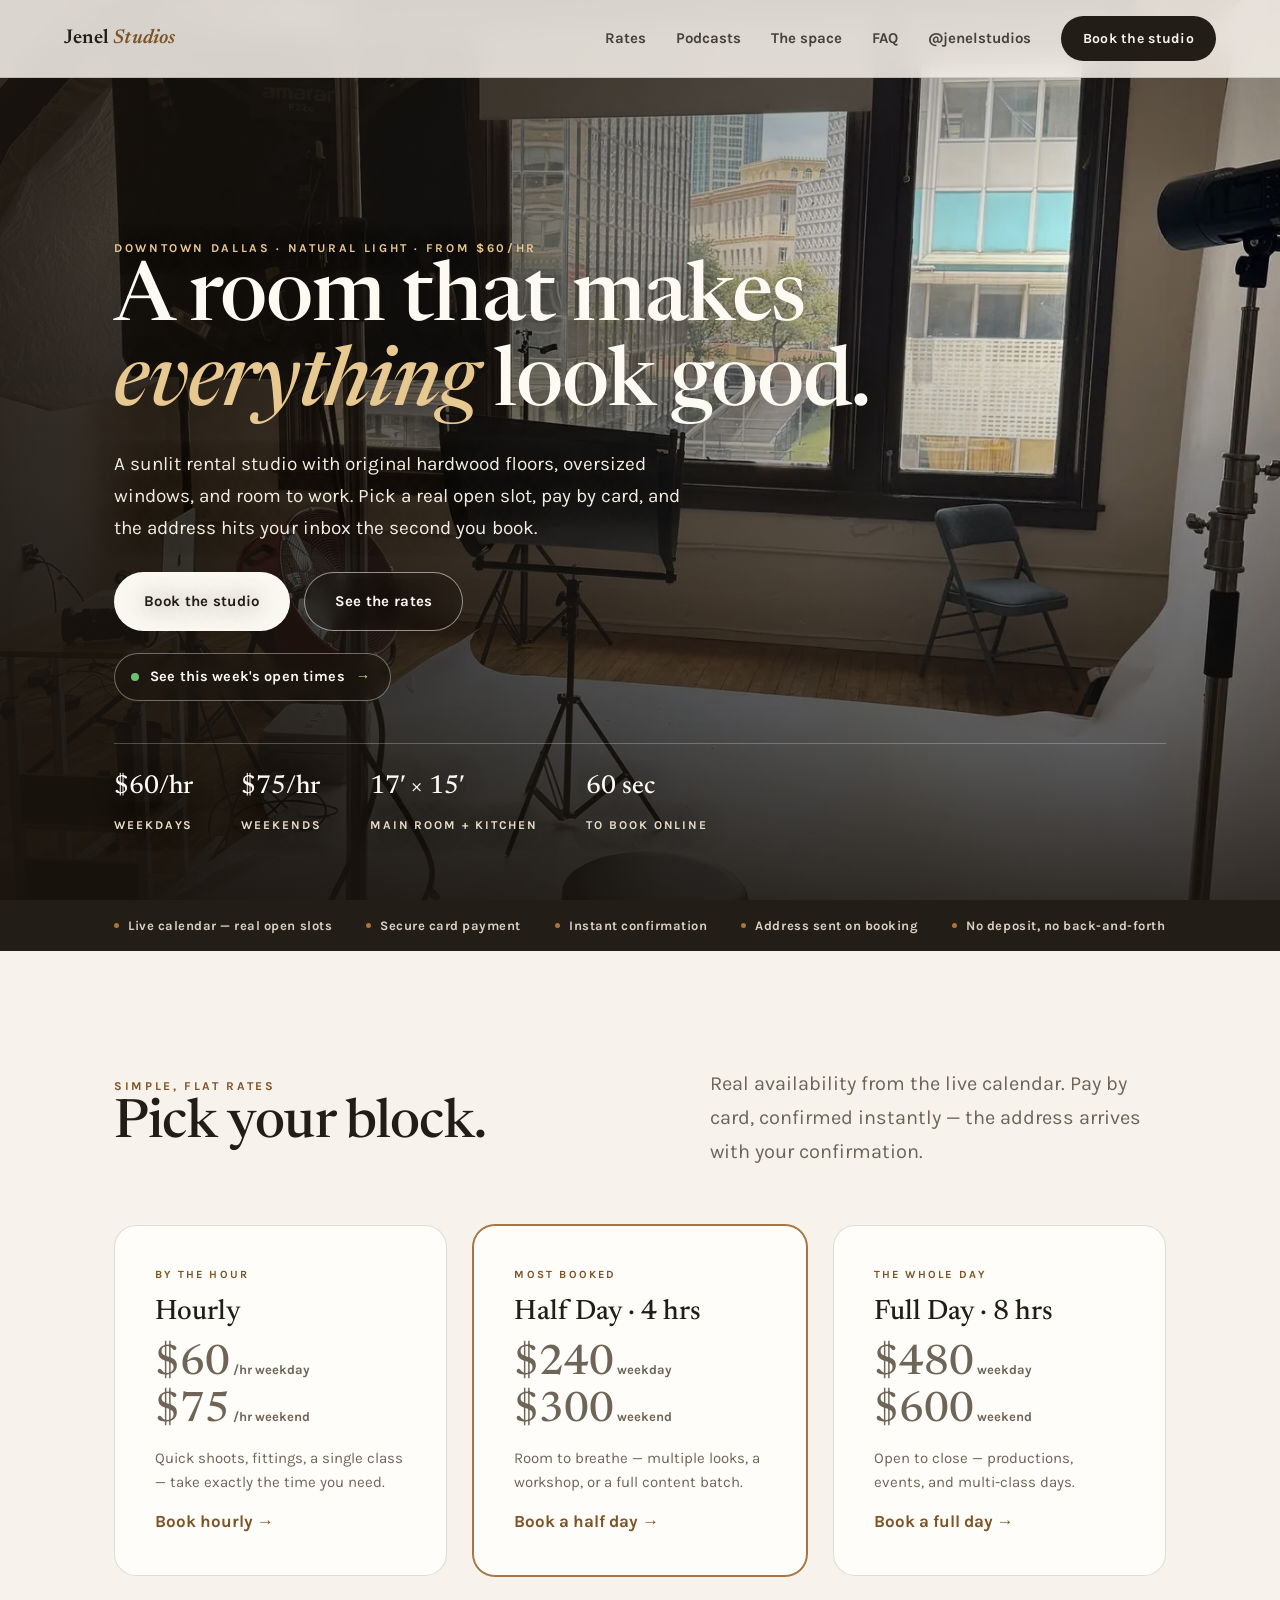
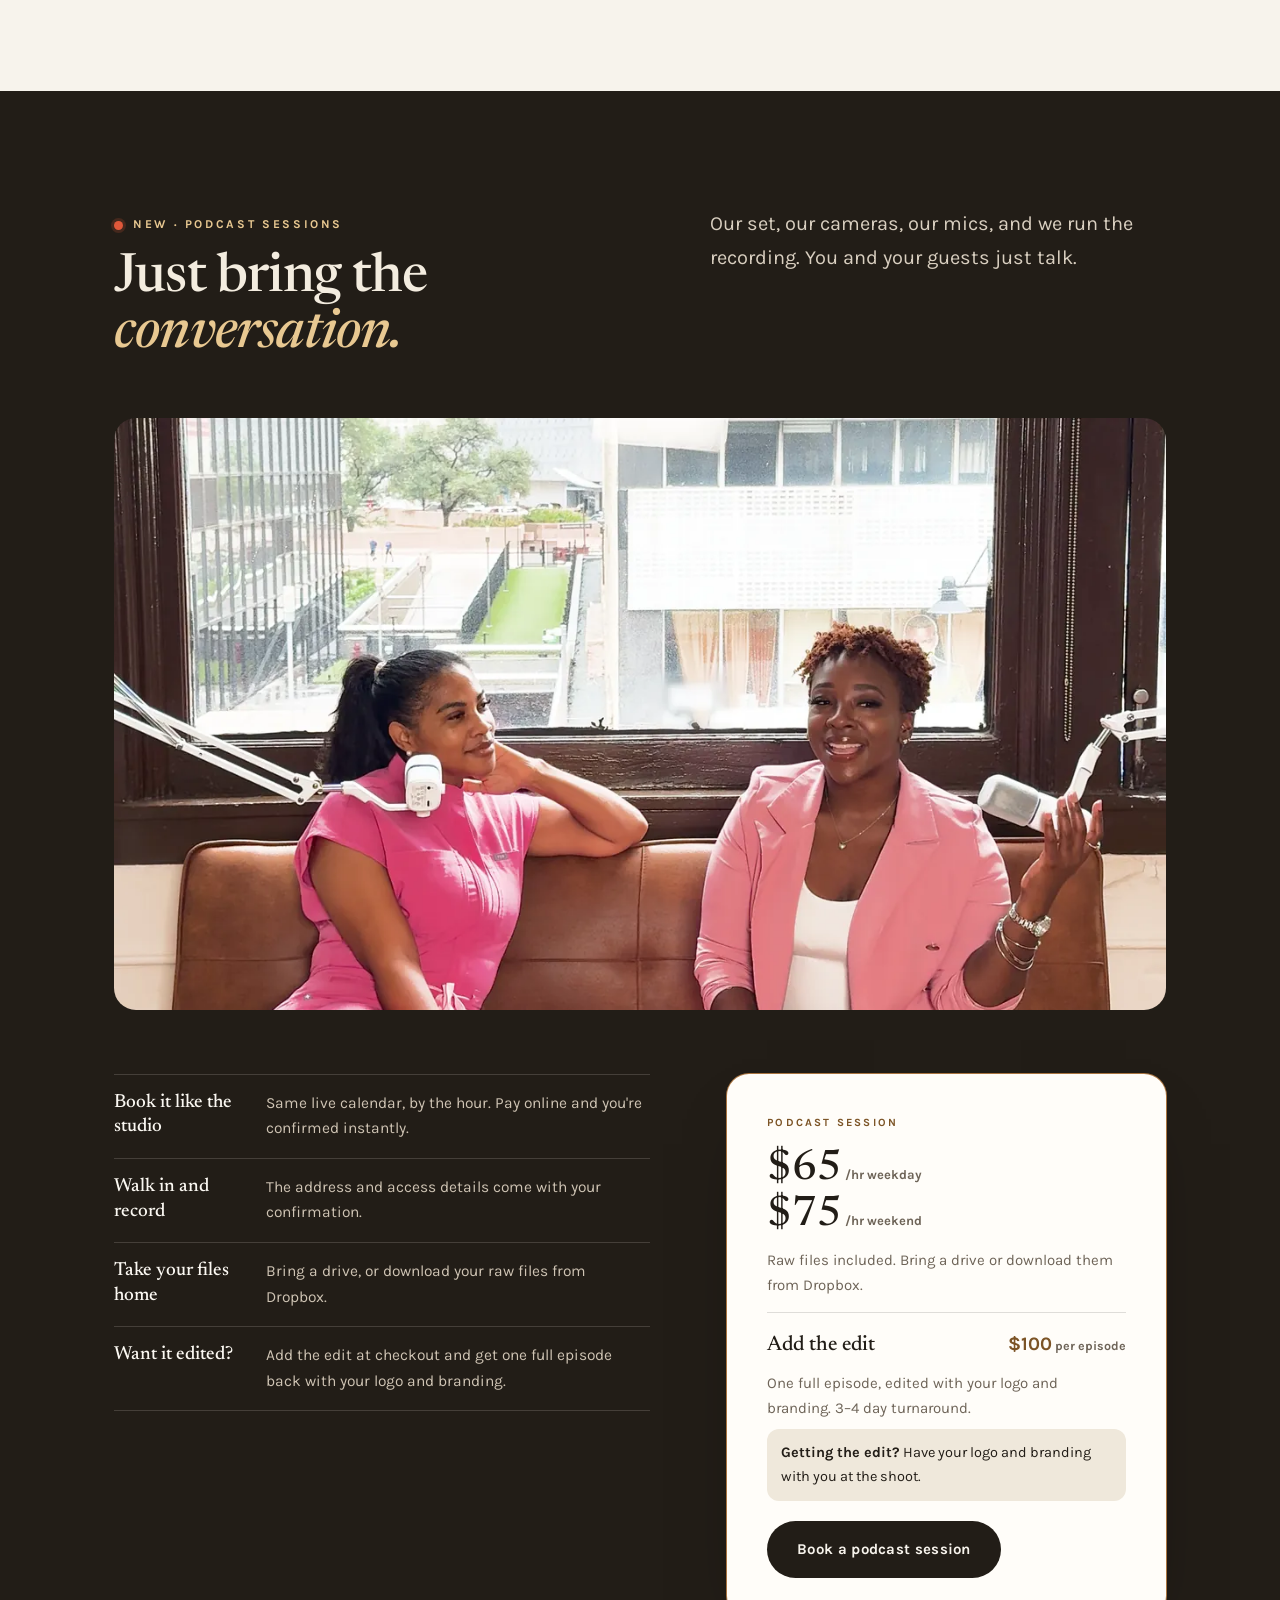
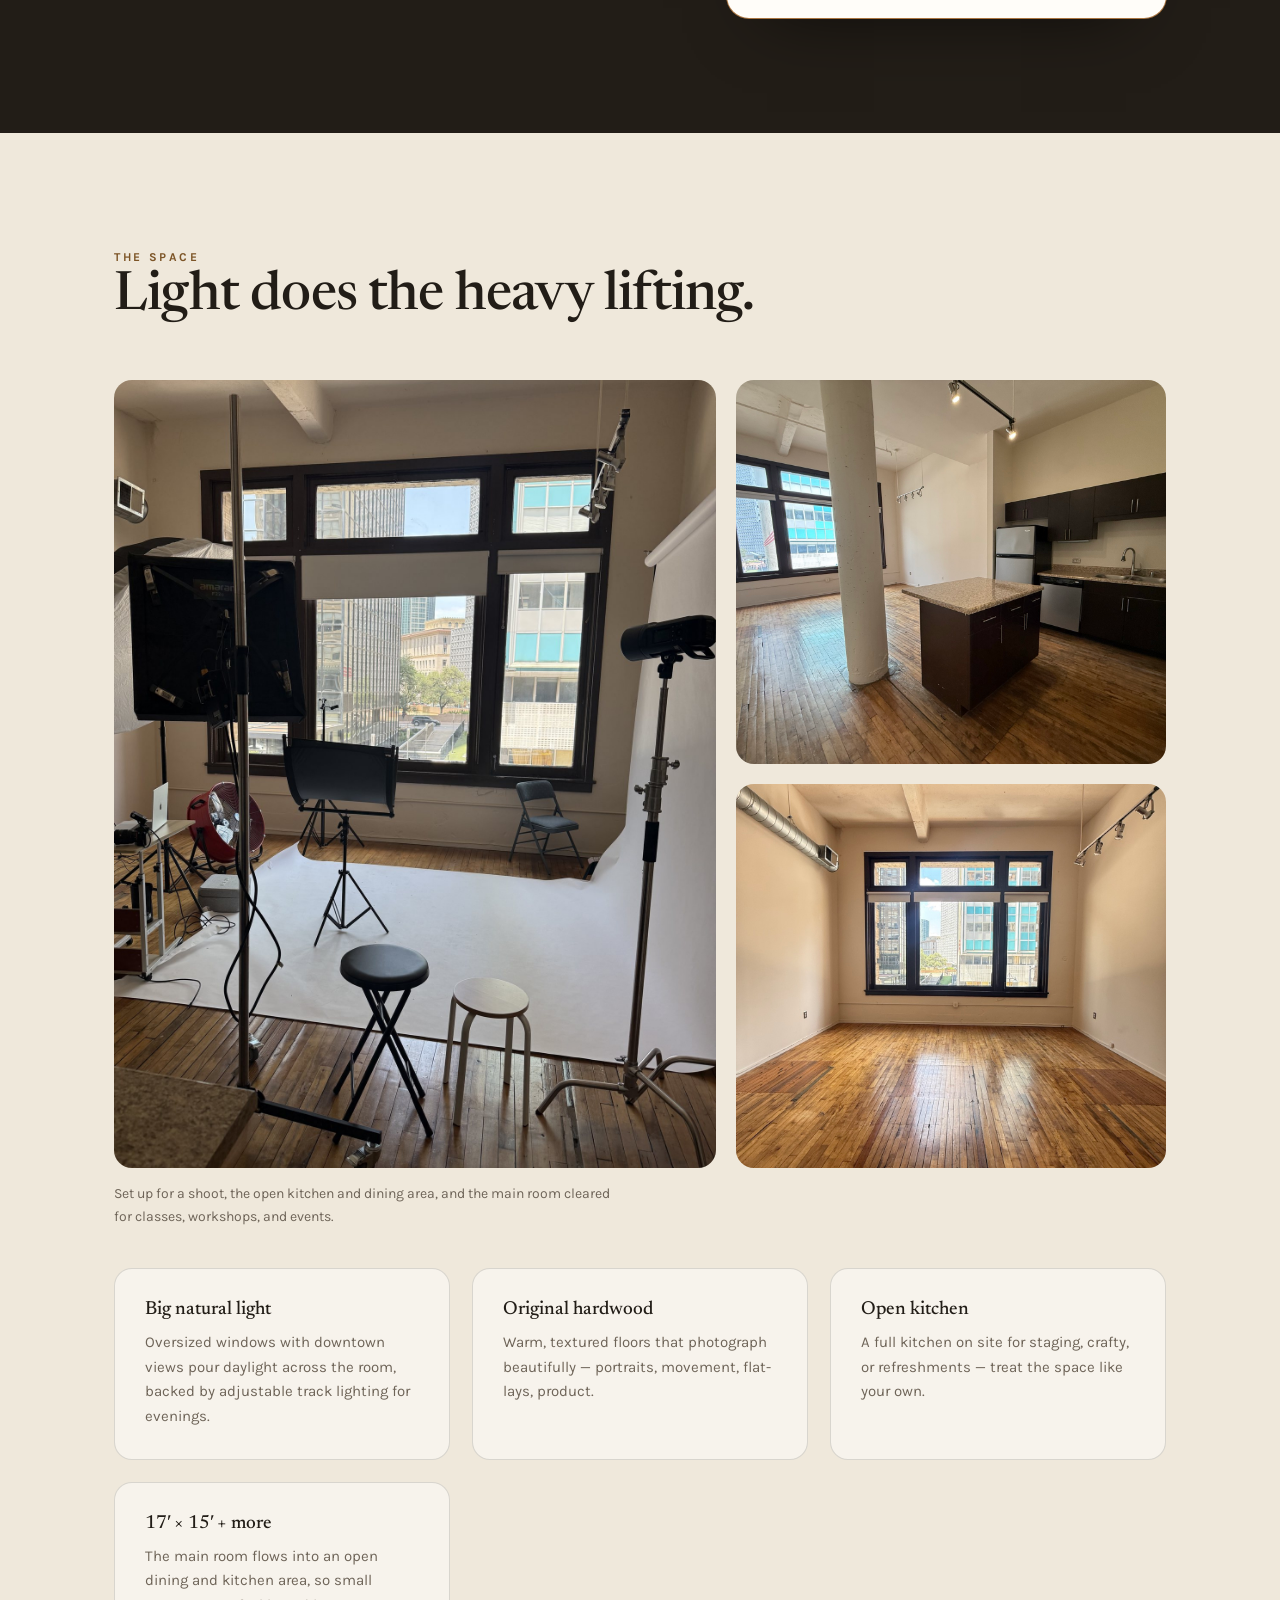
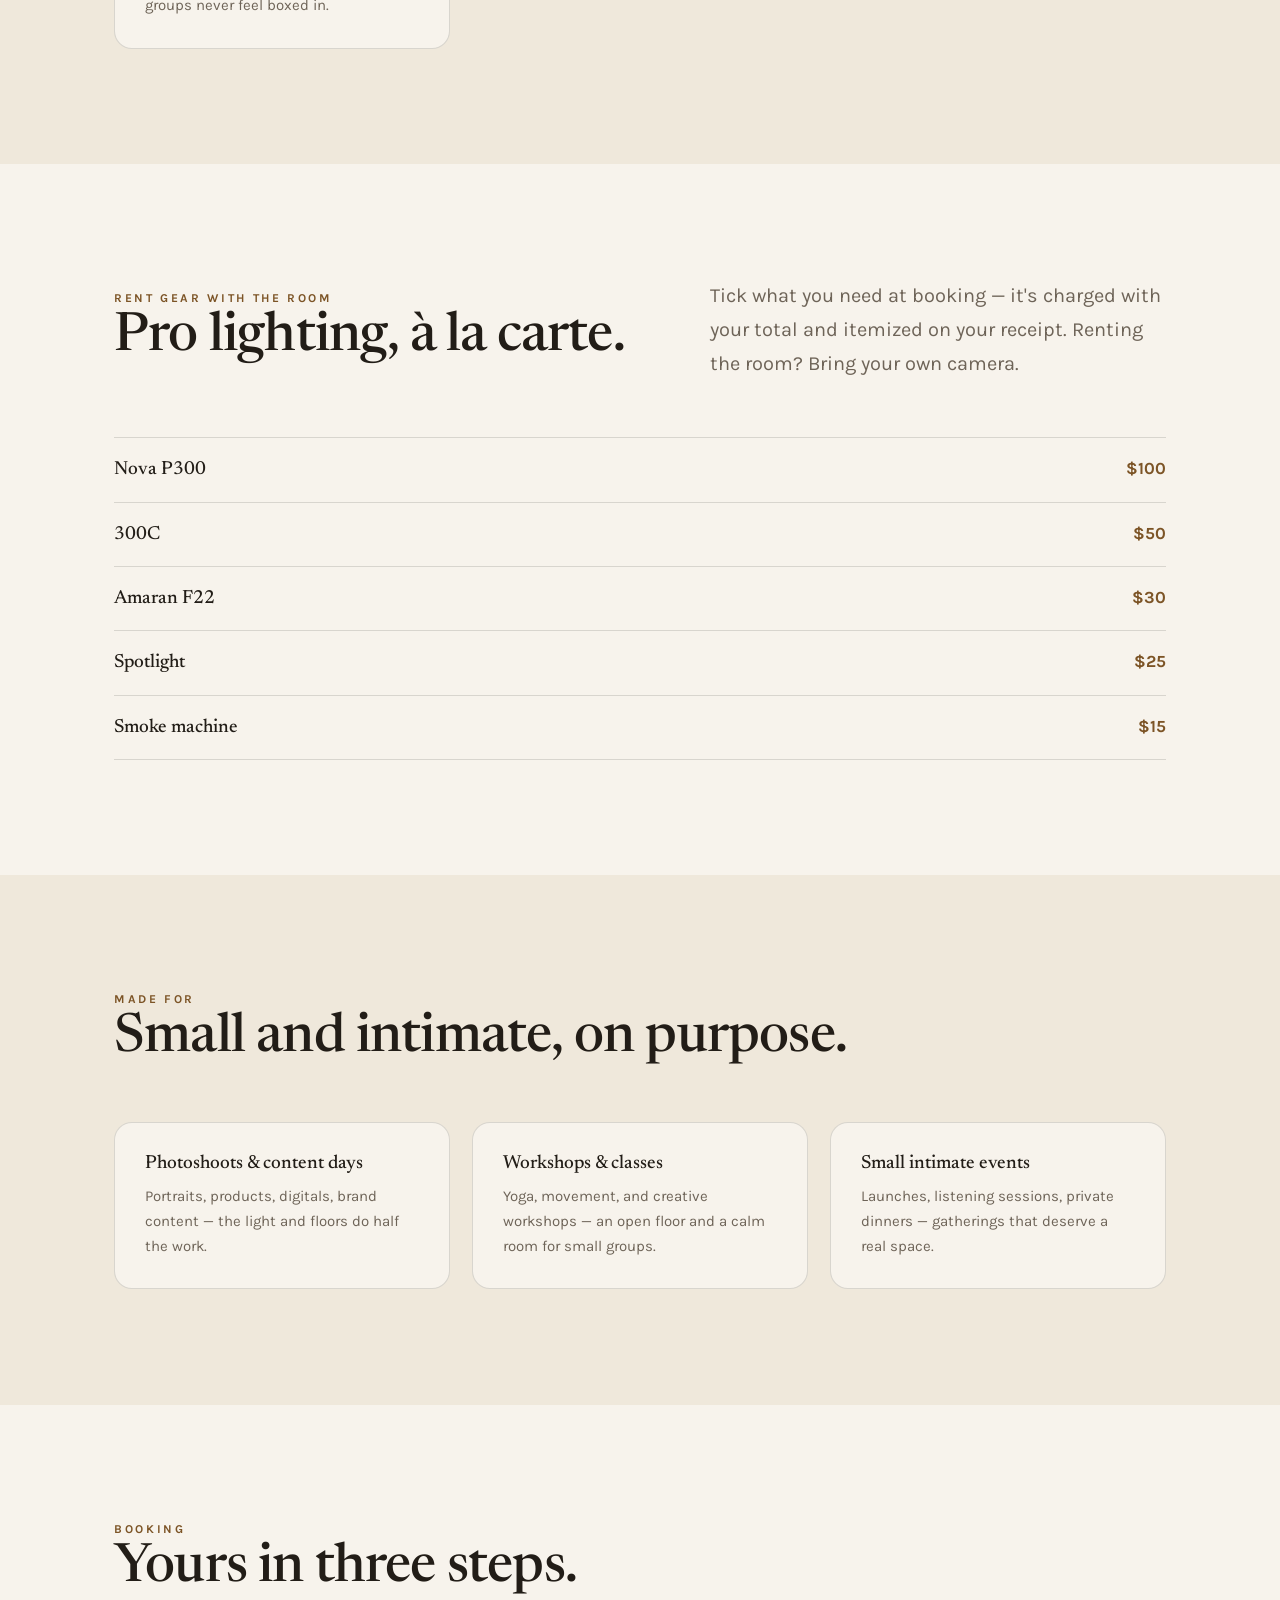
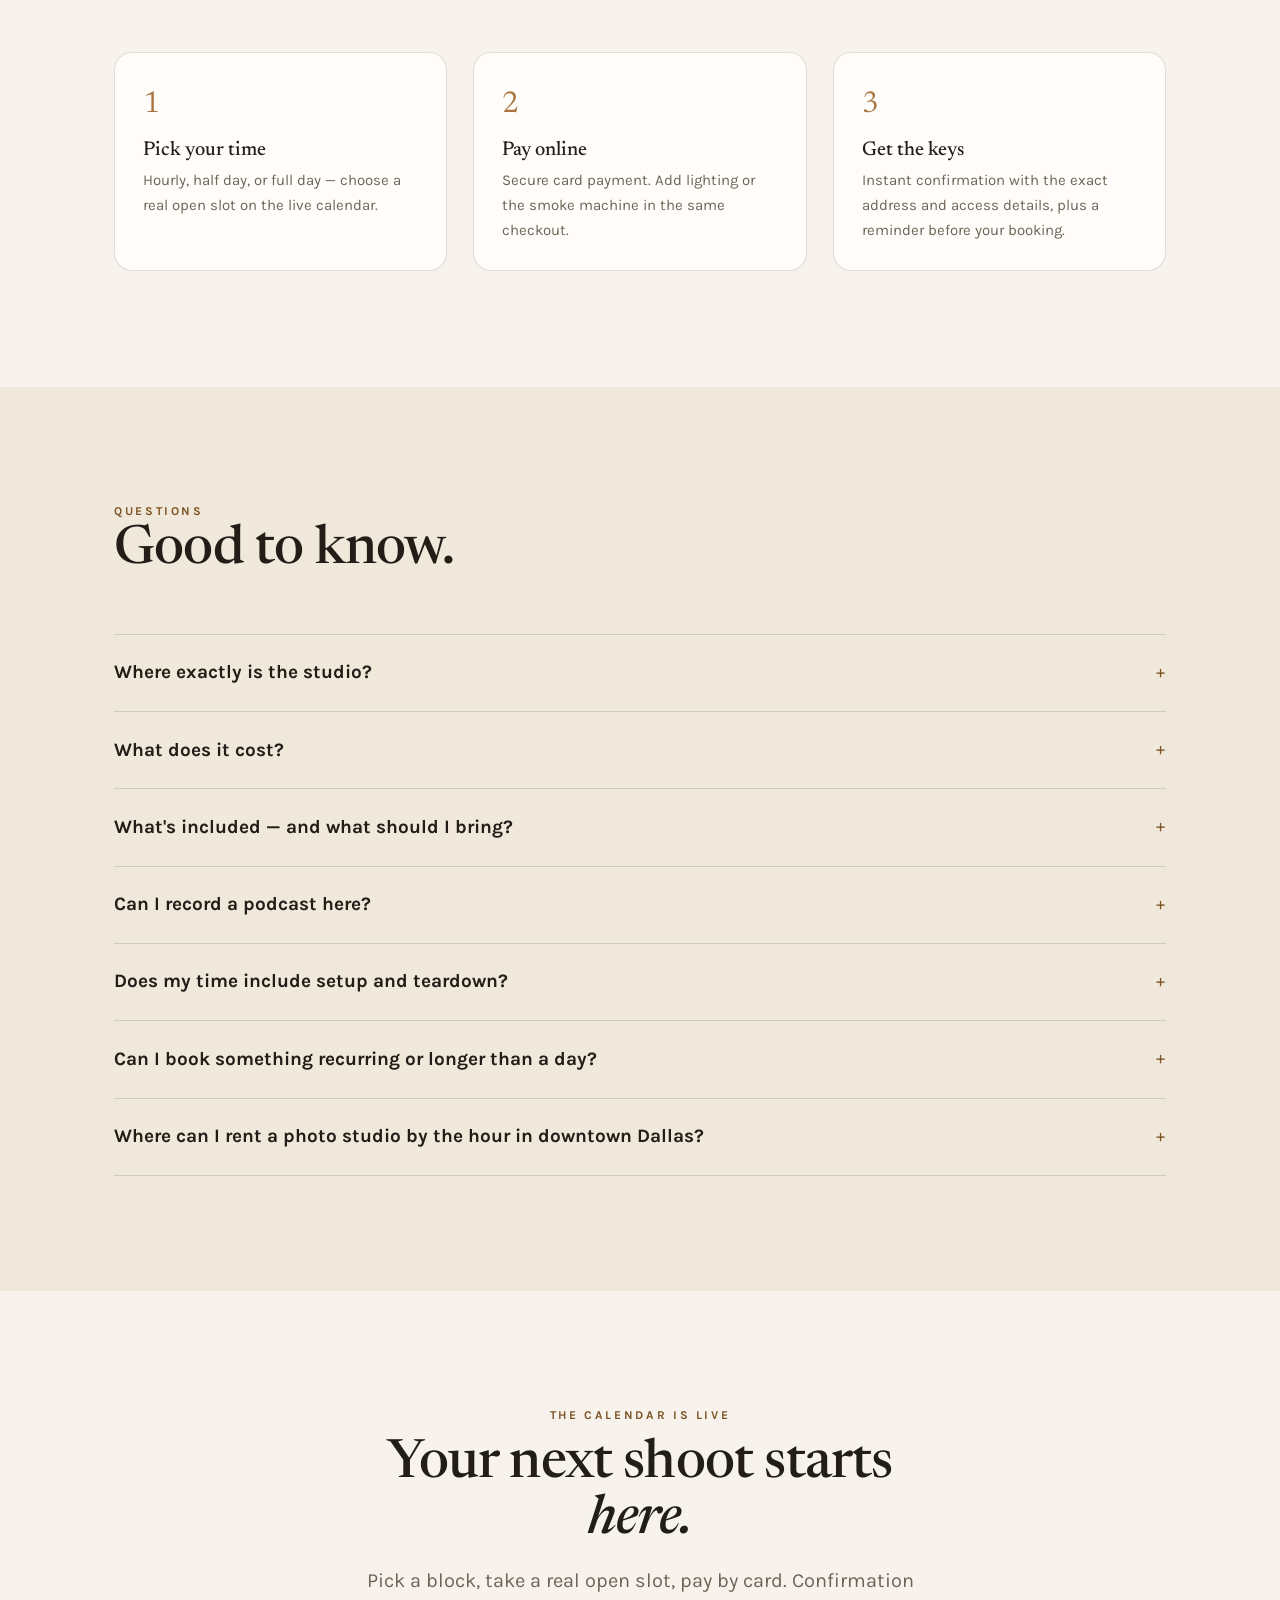
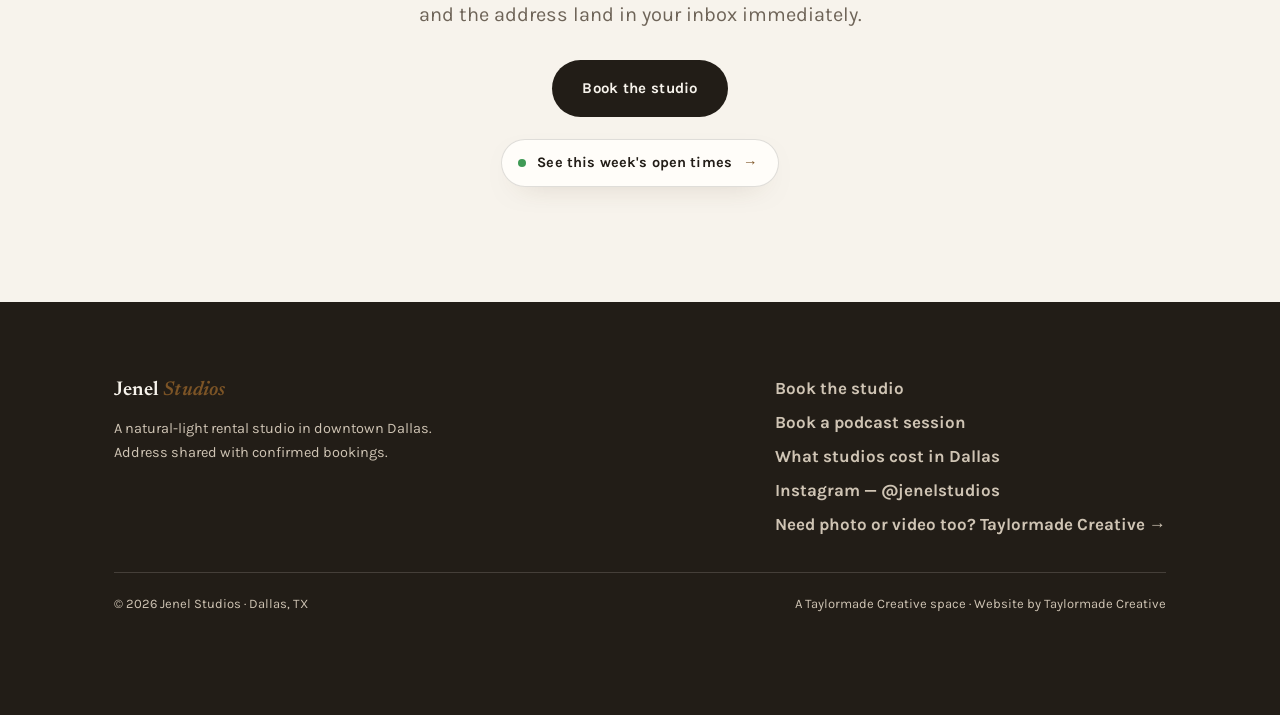
==== commit 4b4e0ff1: "Analytics: dollar amount on paid bookings, a site label, and Book click tracking - The paid confirma" ====
--- a/index.html
+++ b/index.html
@@ -64,7 +64,7 @@
       s.src = "https://www.googletagmanager.com/gtag/js?id=G-PS0H5W3ZX7";
       document.head.appendChild(s);
       gtag("js", new Date());
-      gtag("config", "G-PS0H5W3ZX7");
+      gtag("config", "G-PS0H5W3ZX7", { content_group: "Jenel Studios" });
     })();
   </script>
 
@@ -476,5 +476,6 @@
   <script src="js/config.js" defer></script>
   <script src="js/home.js" defer></script>
   <script src="js/found-via.js?v=20261105" defer></script>
+  <script src="js/cta.js?v=20261117" defer></script>
 </body>
 </html>
